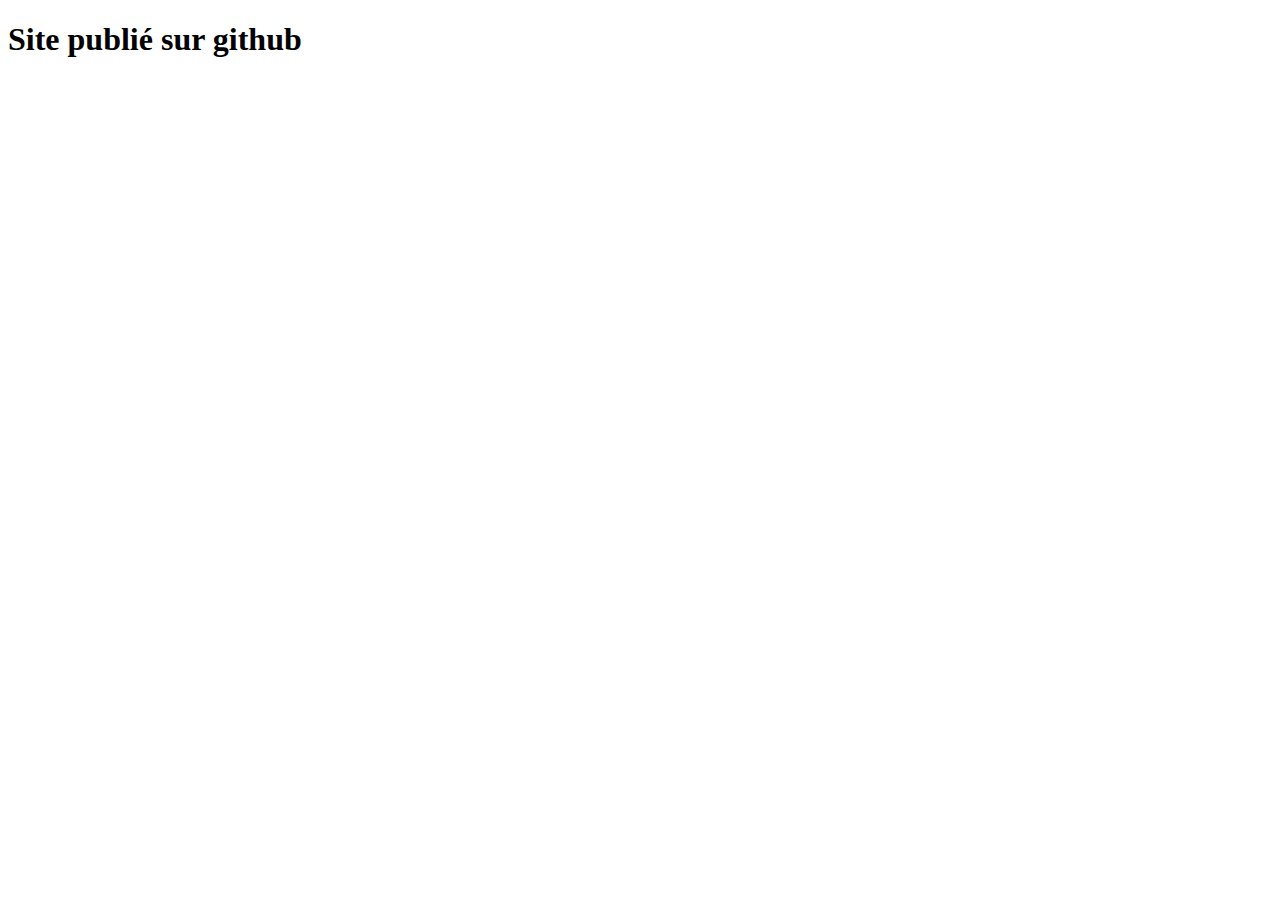
==== index.html @ fee1cc99 "Add files via upload" ====
<!DOCTYPE html>
<html lang="en">
<head>
    <meta charset="UTF-8">
    <meta http-equiv="X-UA-Compatible" content="IE=edge">
    <meta name="viewport" content="width=device-width, initial-scale=1.0">
    <title>Test portfolio</title>
</head>
<body>
    <h1> Site publié sur github</h1>
</body>
</html>
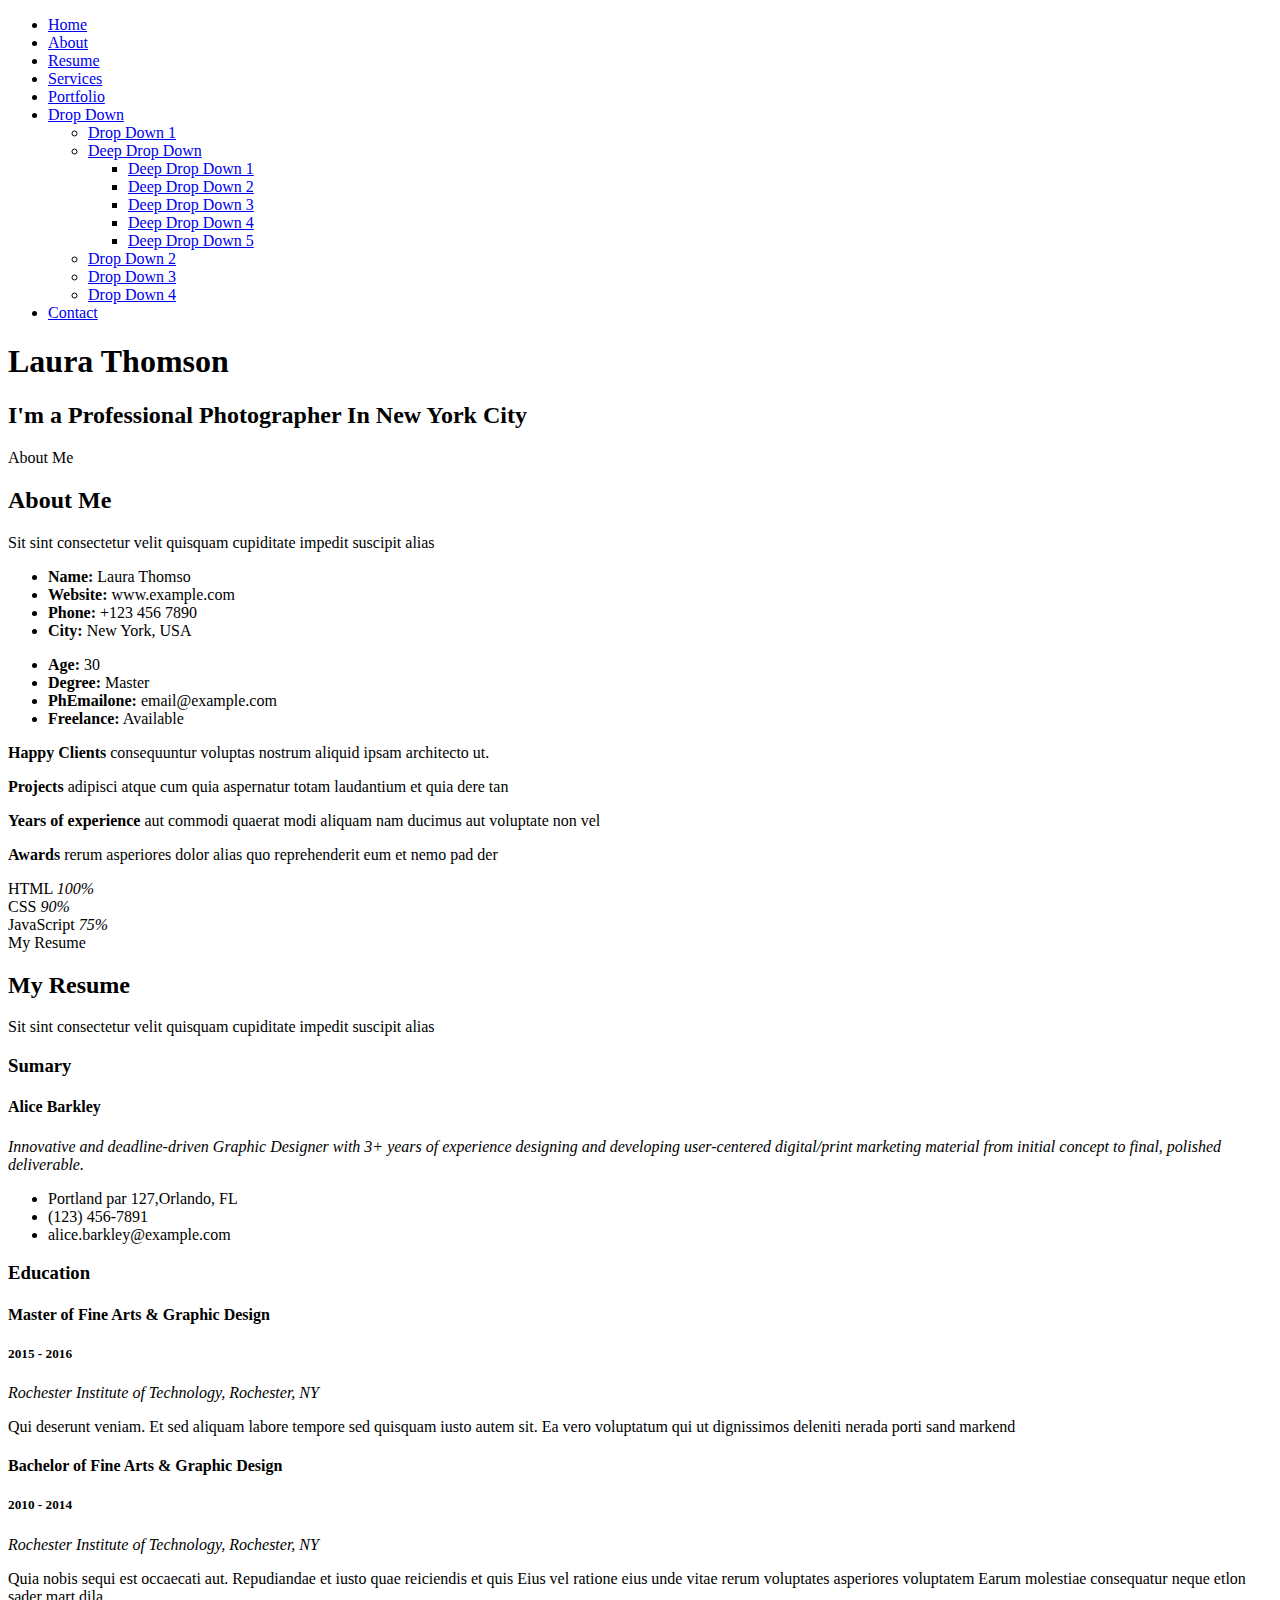
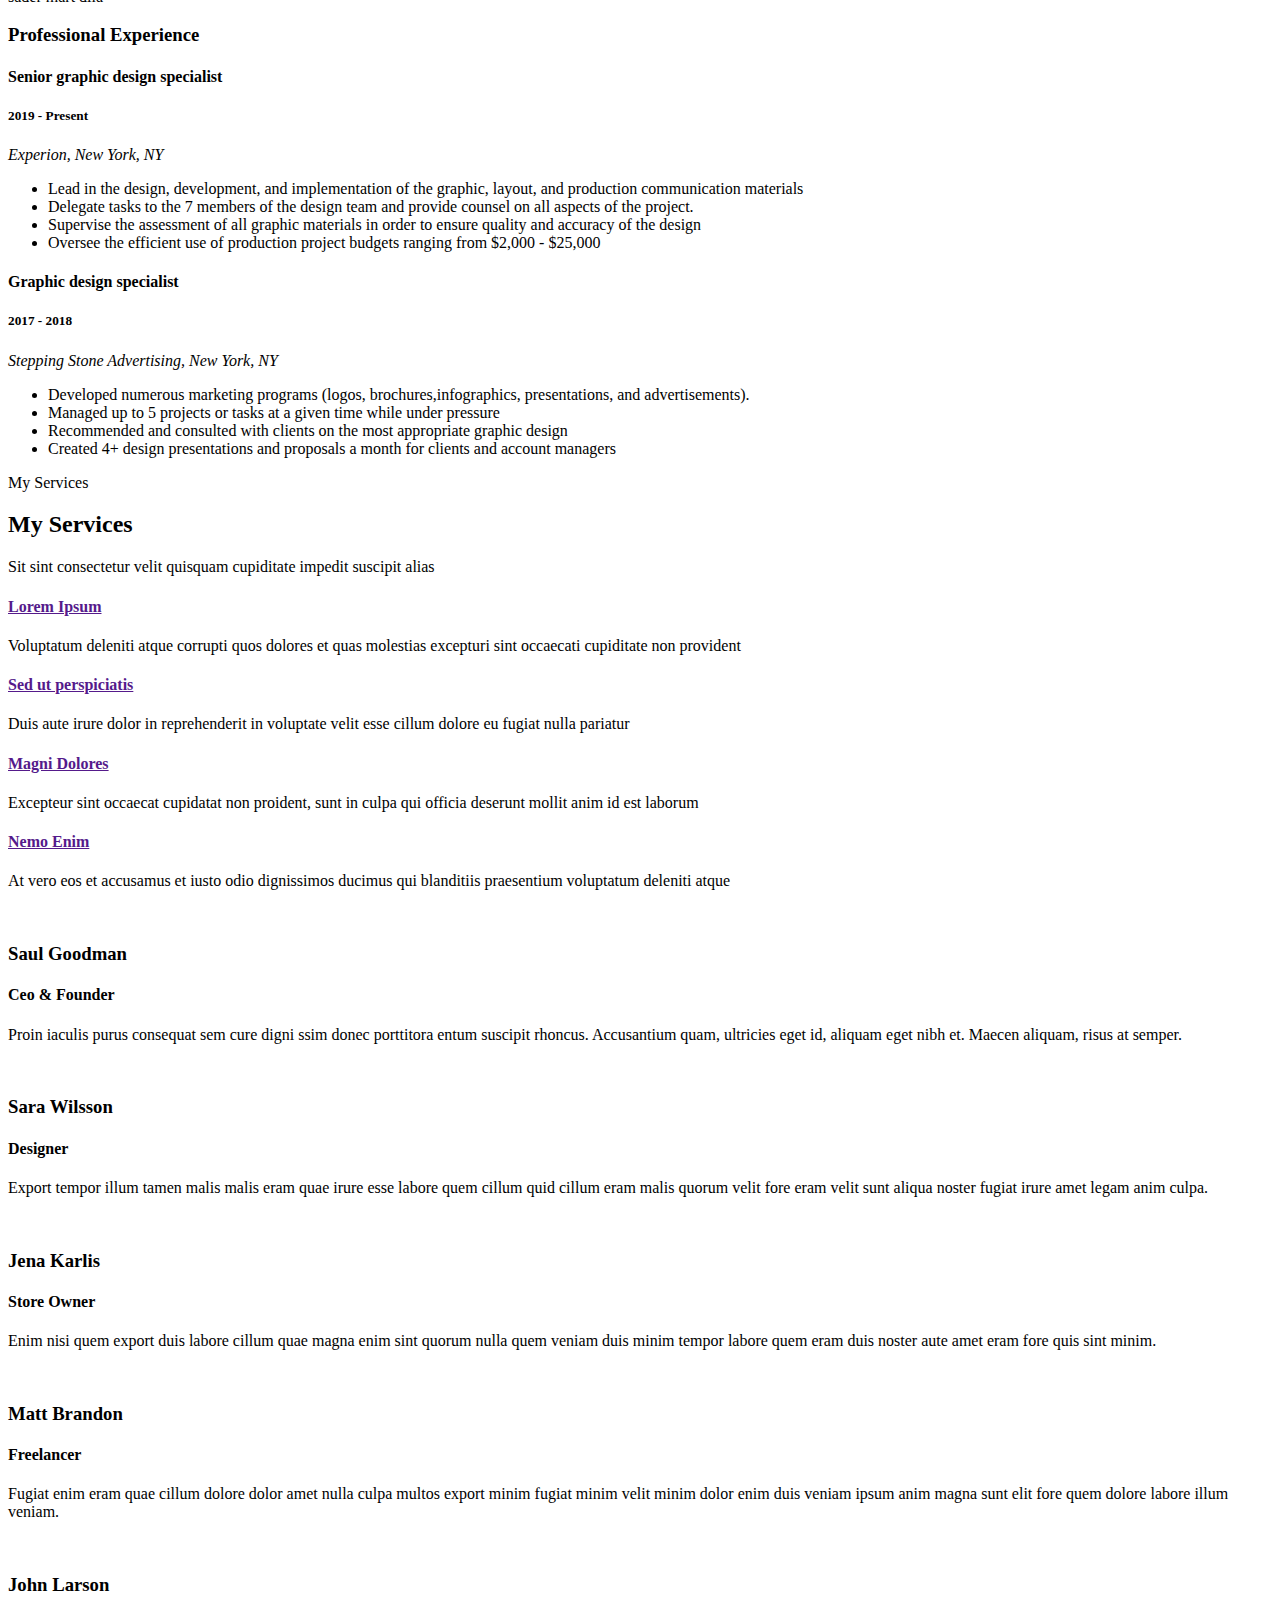
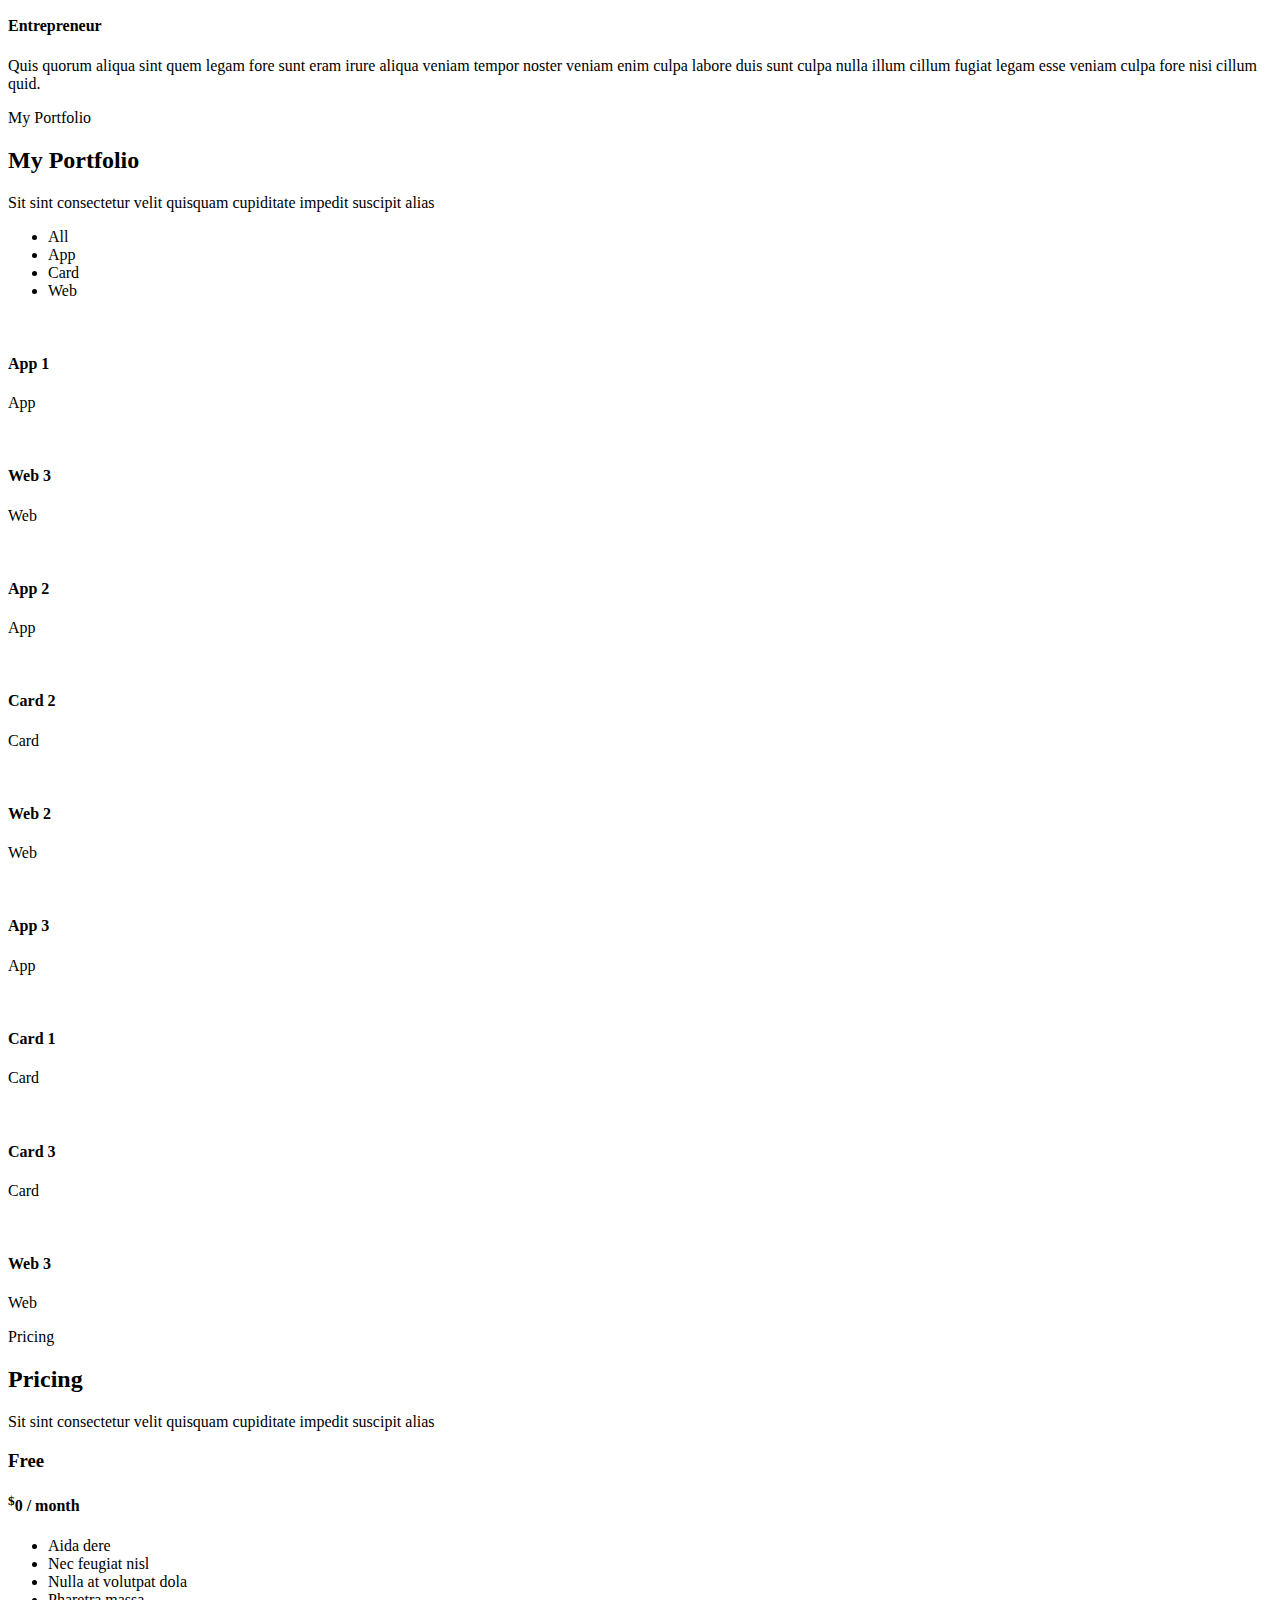
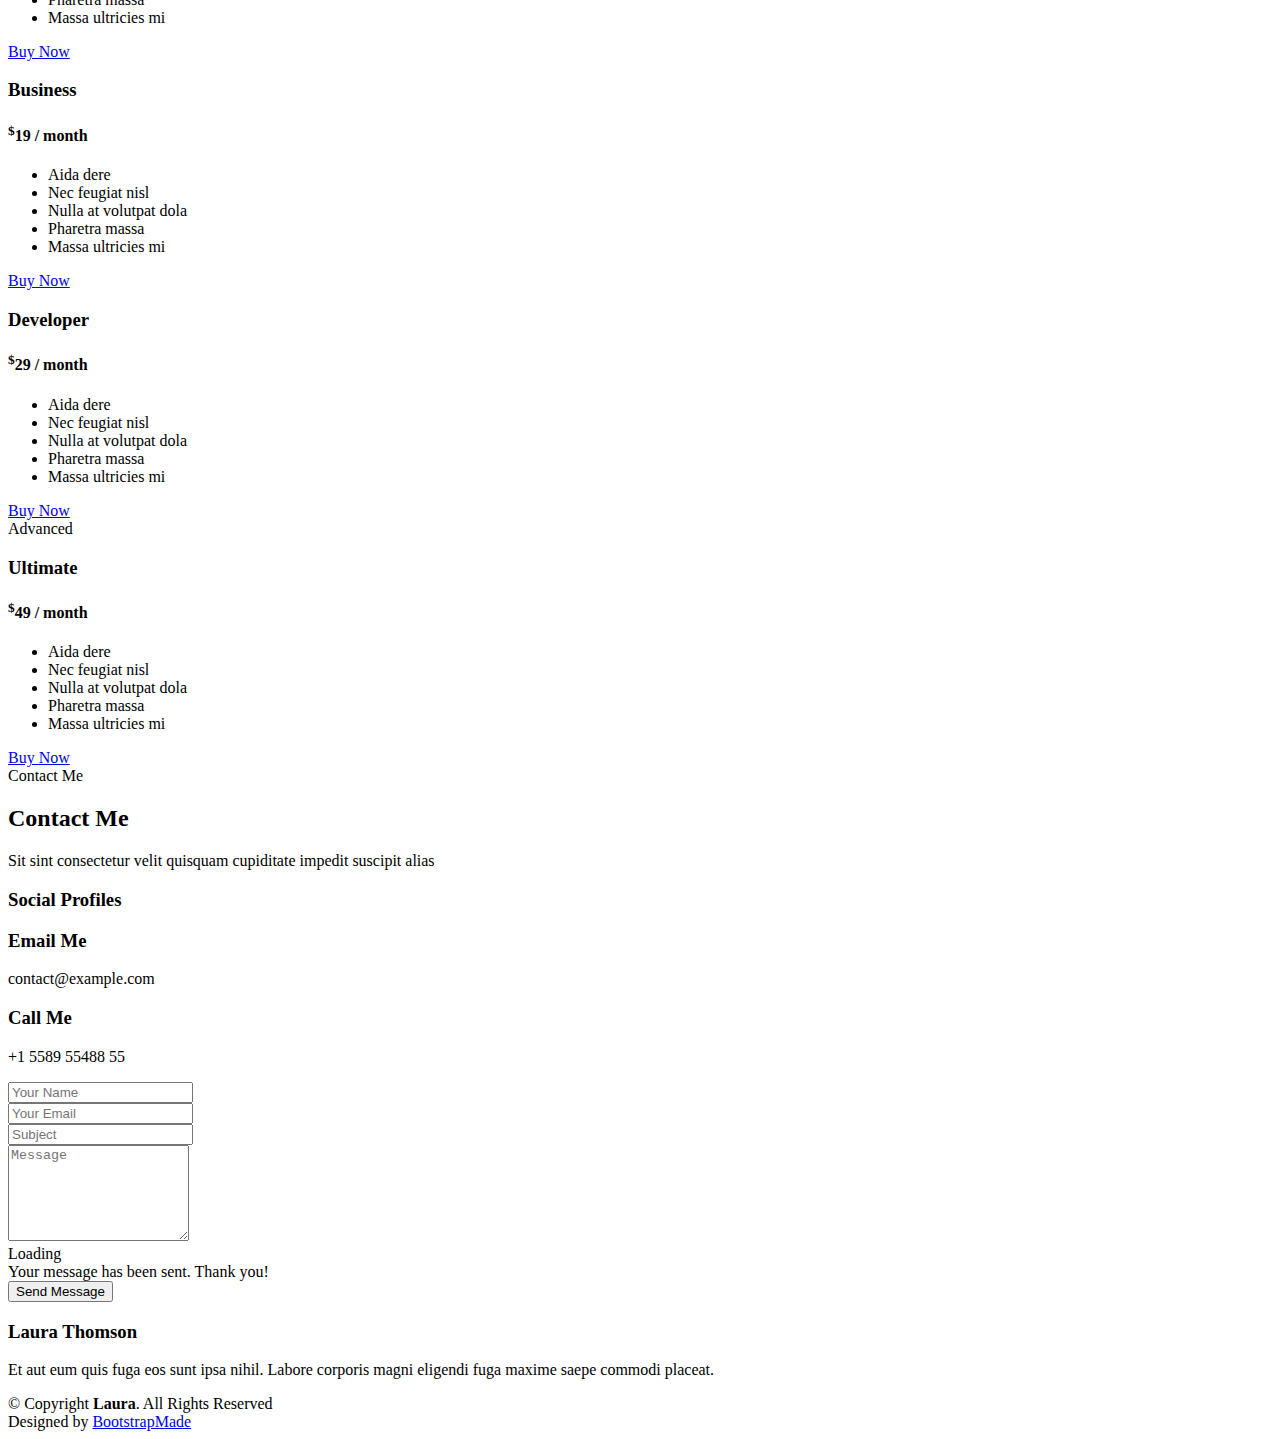
==== commit 1d6c96a7: "Add files via upload" ====
--- a/index.html
+++ b/index.html
@@ -1,12 +1,693 @@
 <!DOCTYPE html>
 <html lang="en">
+
 <head>
-    <meta charset="UTF-8">
-    <meta http-equiv="X-UA-Compatible" content="IE=edge">
-    <meta name="viewport" content="width=device-width, initial-scale=1.0">
-    <title>Test portfolio</title>
+  <meta charset="utf-8">
+  <meta content="width=device-width, initial-scale=1.0" name="viewport">
+
+  <title>Alix Machard | Portfolio</title>
+  <meta content="" name="description">
+  <meta content="" name="keywords">
+
+  <!-- Favicons -->
+  <link href="assets/img/favicon.png" rel="icon">
+  <link href="assets/img/apple-touch-icon.png" rel="apple-touch-icon">
+
+  <!-- Google Fonts -->
+  <link href="https://fonts.googleapis.com/css?family=Open+Sans:300,300i,400,400i,600,600i,700,700i|Raleway:300,300i,400,400i,500,500i,600,600i,700,700i|Satisfy" rel="stylesheet">
+
+  <!-- Vendor CSS Files -->
+  <link href="assets/vendor/bootstrap/css/bootstrap.min.css" rel="stylesheet">
+  <link href="assets/vendor/bootstrap-icons/bootstrap-icons.css" rel="stylesheet">
+  <link href="assets/vendor/boxicons/css/boxicons.min.css" rel="stylesheet">
+  <link href="assets/vendor/glightbox/css/glightbox.min.css" rel="stylesheet">
+  <link href="assets/vendor/swiper/swiper-bundle.min.css" rel="stylesheet">
+
+  <!-- Template Main CSS File -->
+  <link href="assets/css/style.css" rel="stylesheet">
+
 </head>
+
 <body>
-    <h1> Site publié sur github</h1>
+
+  <!-- ======= Header ======= -->
+  <header id="header" class="fixed-top d-flex justify-content-center align-items-center header-transparent">
+
+    <nav id="navbar" class="navbar">
+      <ul>
+        <li><a class="nav-link scrollto active" href="#hero">Home</a></li>
+        <li><a class="nav-link scrollto" href="#about">About</a></li>
+        <li><a class="nav-link scrollto" href="#resume">Resume</a></li>
+        <li><a class="nav-link scrollto" href="#services">Services</a></li>
+        <li><a class="nav-link scrollto " href="#portfolio">Portfolio</a></li>
+        <li class="dropdown"><a href="#"><span>Drop Down</span> <i class="bi bi-chevron-down"></i></a>
+          <ul>
+            <li><a href="#">Drop Down 1</a></li>
+            <li class="dropdown"><a href="#"><span>Deep Drop Down</span> <i class="bi bi-chevron-right"></i></a>
+              <ul>
+                <li><a href="#">Deep Drop Down 1</a></li>
+                <li><a href="#">Deep Drop Down 2</a></li>
+                <li><a href="#">Deep Drop Down 3</a></li>
+                <li><a href="#">Deep Drop Down 4</a></li>
+                <li><a href="#">Deep Drop Down 5</a></li>
+              </ul>
+            </li>
+            <li><a href="#">Drop Down 2</a></li>
+            <li><a href="#">Drop Down 3</a></li>
+            <li><a href="#">Drop Down 4</a></li>
+          </ul>
+        </li>
+        <li><a class="nav-link scrollto" href="#contact">Contact</a></li>
+      </ul>
+      <i class="bi bi-list mobile-nav-toggle"></i>
+    </nav><!-- .navbar -->
+
+  </header><!-- End Header -->
+
+  <!-- ======= Hero Section ======= -->
+  <section id="hero">
+    <div class="hero-container">
+      <h1>Laura Thomson</h1>
+      <h2>I'm a Professional Photographer In New York City</h2>
+      <a href="#about" class="btn-scroll scrollto" title="Scroll Down"><i class="bx bx-chevron-down"></i></a>
+    </div>
+  </section><!-- End Hero -->
+
+  <main id="main">
+
+    <!-- ======= About Me Section ======= -->
+    <section id="about" class="about">
+      <div class="container">
+
+        <div class="section-title">
+          <span>About Me</span>
+          <h2>About Me</h2>
+          <p>Sit sint consectetur velit quisquam cupiditate impedit suscipit alias</p>
+        </div>
+
+        <div class="row">
+          <div class="image col-lg-4 d-flex align-items-stretch justify-content-center justify-content-lg-start"></div>
+          <div class="col-lg-8 d-flex flex-column align-items-stretch">
+            <div class="content ps-lg-4 d-flex flex-column justify-content-center">
+              <div class="row">
+                <div class="col-lg-6">
+                  <ul>
+                    <li><i class="bi bi-chevron-right"></i> <strong>Name:</strong> <span>Laura Thomso</span></li>
+                    <li><i class="bi bi-chevron-right"></i> <strong>Website:</strong> <span>www.example.com</span></li>
+                    <li><i class="bi bi-chevron-right"></i> <strong>Phone:</strong> <span>+123 456 7890</span></li>
+                    <li><i class="bi bi-chevron-right"></i> <strong>City:</strong> <span>New York, USA</span></li>
+                  </ul>
+                </div>
+                <div class="col-lg-6">
+                  <ul>
+                    <li><i class="bi bi-chevron-right"></i> <strong>Age:</strong> <span>30</span></li>
+                    <li><i class="bi bi-chevron-right"></i> <strong>Degree:</strong> <span>Master</span></li>
+                    <li><i class="bi bi-chevron-right"></i> <strong>PhEmailone:</strong> <span>email@example.com</span></li>
+                    <li><i class="bi bi-chevron-right"></i> <strong>Freelance:</strong> <span>Available</span></li>
+                  </ul>
+                </div>
+              </div>
+              <div class="row mt-n4">
+                <div class="col-md-6 mt-5 d-md-flex align-items-md-stretch">
+                  <div class="count-box">
+                    <i class="bi bi-emoji-smile" style="color: #20b38e;"></i>
+                    <span data-purecounter-start="0" data-purecounter-end="232" data-purecounter-duration="1" class="purecounter"></span>
+                    <p><strong>Happy Clients</strong> consequuntur voluptas nostrum aliquid ipsam architecto ut.</p>
+                  </div>
+                </div>
+
+                <div class="col-md-6 mt-5 d-md-flex align-items-md-stretch">
+                  <div class="count-box">
+                    <i class="bi bi-journal-richtextr" style="color: #8a1ac2;"></i>
+                    <span data-purecounter-start="0" data-purecounter-end="521" data-purecounter-duration="1" class="purecounter"></span>
+                    <p><strong>Projects</strong> adipisci atque cum quia aspernatur totam laudantium et quia dere tan</p>
+                  </div>
+                </div>
+
+                <div class="col-md-6 mt-5 d-md-flex align-items-md-stretch">
+                  <div class="count-box">
+                    <i class="bi bi-clock" style="color: #2cbdee;"></i>
+                    <span data-purecounter-start="0" data-purecounter-end="18" data-purecounter-duration="1" class="purecounter"></span>
+                    <p><strong>Years of experience</strong> aut commodi quaerat modi aliquam nam ducimus aut voluptate non vel</p>
+                  </div>
+                </div>
+
+                <div class="col-md-6 mt-5 d-md-flex align-items-md-stretch">
+                  <div class="count-box">
+                    <i class="bi bi-award" style="color: #ffb459;"></i>
+                    <span data-purecounter-start="0" data-purecounter-end="16" data-purecounter-duration="1" class="purecounter"></span>
+                    <p><strong>Awards</strong> rerum asperiores dolor alias quo reprehenderit eum et nemo pad der</p>
+                  </div>
+                </div>
+              </div>
+            </div><!-- End .content-->
+
+            <div class="skills-content ps-lg-4">
+              <div class="progress">
+                <span class="skill">HTML <i class="val">100%</i></span>
+                <div class="progress-bar-wrap">
+                  <div class="progress-bar" role="progressbar" aria-valuenow="100" aria-valuemin="0" aria-valuemax="100"></div>
+                </div>
+              </div>
+
+              <div class="progress">
+                <span class="skill">CSS <i class="val">90%</i></span>
+                <div class="progress-bar-wrap">
+                  <div class="progress-bar" role="progressbar" aria-valuenow="90" aria-valuemin="0" aria-valuemax="100"></div>
+                </div>
+              </div>
+
+              <div class="progress">
+                <span class="skill">JavaScript <i class="val">75%</i></span>
+                <div class="progress-bar-wrap">
+                  <div class="progress-bar" role="progressbar" aria-valuenow="75" aria-valuemin="0" aria-valuemax="100"></div>
+                </div>
+              </div>
+            </div>
+
+          </div>
+        </div>
+
+      </div>
+    </section><!-- End About Me Section -->
+
+    <!-- ======= My Resume Section ======= -->
+    <section id="resume" class="resume">
+      <div class="container">
+
+        <div class="section-title">
+          <span>My Resume</span>
+          <h2>My Resume</h2>
+          <p>Sit sint consectetur velit quisquam cupiditate impedit suscipit alias</p>
+        </div>
+
+        <div class="row">
+          <div class="col-lg-6">
+            <h3 class="resume-title">Sumary</h3>
+            <div class="resume-item pb-0">
+              <h4>Alice Barkley</h4>
+              <p><em>Innovative and deadline-driven Graphic Designer with 3+ years of experience designing and developing user-centered digital/print marketing material from initial concept to final, polished deliverable.</em></p>
+              <p>
+              <ul>
+                <li>Portland par 127,Orlando, FL</li>
+                <li>(123) 456-7891</li>
+                <li>alice.barkley@example.com</li>
+              </ul>
+              </p>
+            </div>
+
+            <h3 class="resume-title">Education</h3>
+            <div class="resume-item">
+              <h4>Master of Fine Arts &amp; Graphic Design</h4>
+              <h5>2015 - 2016</h5>
+              <p><em>Rochester Institute of Technology, Rochester, NY</em></p>
+              <p>Qui deserunt veniam. Et sed aliquam labore tempore sed quisquam iusto autem sit. Ea vero voluptatum qui ut dignissimos deleniti nerada porti sand markend</p>
+            </div>
+            <div class="resume-item">
+              <h4>Bachelor of Fine Arts &amp; Graphic Design</h4>
+              <h5>2010 - 2014</h5>
+              <p><em>Rochester Institute of Technology, Rochester, NY</em></p>
+              <p>Quia nobis sequi est occaecati aut. Repudiandae et iusto quae reiciendis et quis Eius vel ratione eius unde vitae rerum voluptates asperiores voluptatem Earum molestiae consequatur neque etlon sader mart dila</p>
+            </div>
+          </div>
+          <div class="col-lg-6">
+            <h3 class="resume-title">Professional Experience</h3>
+            <div class="resume-item">
+              <h4>Senior graphic design specialist</h4>
+              <h5>2019 - Present</h5>
+              <p><em>Experion, New York, NY </em></p>
+              <p>
+              <ul>
+                <li>Lead in the design, development, and implementation of the graphic, layout, and production communication materials</li>
+                <li>Delegate tasks to the 7 members of the design team and provide counsel on all aspects of the project. </li>
+                <li>Supervise the assessment of all graphic materials in order to ensure quality and accuracy of the design</li>
+                <li>Oversee the efficient use of production project budgets ranging from $2,000 - $25,000</li>
+              </ul>
+              </p>
+            </div>
+            <div class="resume-item">
+              <h4>Graphic design specialist</h4>
+              <h5>2017 - 2018</h5>
+              <p><em>Stepping Stone Advertising, New York, NY</em></p>
+              <p>
+              <ul>
+                <li>Developed numerous marketing programs (logos, brochures,infographics, presentations, and advertisements).</li>
+                <li>Managed up to 5 projects or tasks at a given time while under pressure</li>
+                <li>Recommended and consulted with clients on the most appropriate graphic design</li>
+                <li>Created 4+ design presentations and proposals a month for clients and account managers</li>
+              </ul>
+              </p>
+            </div>
+          </div>
+        </div>
+
+      </div>
+    </section><!-- End My Resume Section -->
+
+    <!-- ======= My Services Section ======= -->
+    <section id="services" class="services">
+      <div class="container">
+
+        <div class="section-title">
+          <span>My Services</span>
+          <h2>My Services</h2>
+          <p>Sit sint consectetur velit quisquam cupiditate impedit suscipit alias</p>
+        </div>
+
+        <div class="row">
+          <div class="col-md-6 col-lg-3 d-flex align-items-stretch mb-5 mb-lg-0">
+            <div class="icon-box">
+              <div class="icon"><i class="bx bxl-dribbble"></i></div>
+              <h4 class="title"><a href="">Lorem Ipsum</a></h4>
+              <p class="description">Voluptatum deleniti atque corrupti quos dolores et quas molestias excepturi sint occaecati cupiditate non provident</p>
+            </div>
+          </div>
+
+          <div class="col-md-6 col-lg-3 d-flex align-items-stretch mb-5 mb-lg-0">
+            <div class="icon-box">
+              <div class="icon"><i class="bx bx-file"></i></div>
+              <h4 class="title"><a href="">Sed ut perspiciatis</a></h4>
+              <p class="description">Duis aute irure dolor in reprehenderit in voluptate velit esse cillum dolore eu fugiat nulla pariatur</p>
+            </div>
+          </div>
+
+          <div class="col-md-6 col-lg-3 d-flex align-items-stretch mb-5 mb-lg-0">
+            <div class="icon-box">
+              <div class="icon"><i class="bx bx-tachometer"></i></div>
+              <h4 class="title"><a href="">Magni Dolores</a></h4>
+              <p class="description">Excepteur sint occaecat cupidatat non proident, sunt in culpa qui officia deserunt mollit anim id est laborum</p>
+            </div>
+          </div>
+
+          <div class="col-md-6 col-lg-3 d-flex align-items-stretch mb-5 mb-lg-0">
+            <div class="icon-box">
+              <div class="icon"><i class="bx bx-world"></i></div>
+              <h4 class="title"><a href="">Nemo Enim</a></h4>
+              <p class="description">At vero eos et accusamus et iusto odio dignissimos ducimus qui blanditiis praesentium voluptatum deleniti atque</p>
+            </div>
+          </div>
+
+        </div>
+
+      </div>
+    </section><!-- End My Services Section -->
+
+    <!-- ======= Testimonials Section ======= -->
+    <section id="testimonials" class="testimonials">
+      <div class="container position-relative">
+
+        <div class="testimonials-slider swiper-container" data-aos="fade-up" data-aos-delay="100">
+          <div class="swiper-wrapper">
+
+            <div class="swiper-slide">
+              <div class="testimonial-item">
+                <img src="assets/img/testimonials/testimonials-1.jpg" class="testimonial-img" alt="">
+                <h3>Saul Goodman</h3>
+                <h4>Ceo &amp; Founder</h4>
+                <p>
+                  <i class="bx bxs-quote-alt-left quote-icon-left"></i>
+                  Proin iaculis purus consequat sem cure digni ssim donec porttitora entum suscipit rhoncus. Accusantium quam, ultricies eget id, aliquam eget nibh et. Maecen aliquam, risus at semper.
+                  <i class="bx bxs-quote-alt-right quote-icon-right"></i>
+                </p>
+              </div>
+            </div><!-- End testimonial item -->
+
+            <div class="swiper-slide">
+              <div class="testimonial-item">
+                <img src="assets/img/testimonials/testimonials-2.jpg" class="testimonial-img" alt="">
+                <h3>Sara Wilsson</h3>
+                <h4>Designer</h4>
+                <p>
+                  <i class="bx bxs-quote-alt-left quote-icon-left"></i>
+                  Export tempor illum tamen malis malis eram quae irure esse labore quem cillum quid cillum eram malis quorum velit fore eram velit sunt aliqua noster fugiat irure amet legam anim culpa.
+                  <i class="bx bxs-quote-alt-right quote-icon-right"></i>
+                </p>
+              </div>
+            </div><!-- End testimonial item -->
+
+            <div class="swiper-slide">
+              <div class="testimonial-item">
+                <img src="assets/img/testimonials/testimonials-3.jpg" class="testimonial-img" alt="">
+                <h3>Jena Karlis</h3>
+                <h4>Store Owner</h4>
+                <p>
+                  <i class="bx bxs-quote-alt-left quote-icon-left"></i>
+                  Enim nisi quem export duis labore cillum quae magna enim sint quorum nulla quem veniam duis minim tempor labore quem eram duis noster aute amet eram fore quis sint minim.
+                  <i class="bx bxs-quote-alt-right quote-icon-right"></i>
+                </p>
+              </div>
+            </div><!-- End testimonial item -->
+
+            <div class="swiper-slide">
+              <div class="testimonial-item">
+                <img src="assets/img/testimonials/testimonials-4.jpg" class="testimonial-img" alt="">
+                <h3>Matt Brandon</h3>
+                <h4>Freelancer</h4>
+                <p>
+                  <i class="bx bxs-quote-alt-left quote-icon-left"></i>
+                  Fugiat enim eram quae cillum dolore dolor amet nulla culpa multos export minim fugiat minim velit minim dolor enim duis veniam ipsum anim magna sunt elit fore quem dolore labore illum veniam.
+                  <i class="bx bxs-quote-alt-right quote-icon-right"></i>
+                </p>
+              </div>
+            </div><!-- End testimonial item -->
+
+            <div class="swiper-slide">
+              <div class="testimonial-item">
+                <img src="assets/img/testimonials/testimonials-5.jpg" class="testimonial-img" alt="">
+                <h3>John Larson</h3>
+                <h4>Entrepreneur</h4>
+                <p>
+                  <i class="bx bxs-quote-alt-left quote-icon-left"></i>
+                  Quis quorum aliqua sint quem legam fore sunt eram irure aliqua veniam tempor noster veniam enim culpa labore duis sunt culpa nulla illum cillum fugiat legam esse veniam culpa fore nisi cillum quid.
+                  <i class="bx bxs-quote-alt-right quote-icon-right"></i>
+                </p>
+              </div>
+            </div><!-- End testimonial item -->
+
+          </div>
+          <div class="swiper-pagination"></div>
+        </div>
+
+      </div>
+    </section><!-- End Testimonials Section -->
+
+    <!-- ======= My Portfolio Section ======= -->
+    <section id="portfolio" class="portfolio">
+      <div class="container">
+
+        <div class="section-title">
+          <span>My Portfolio</span>
+          <h2>My Portfolio</h2>
+          <p>Sit sint consectetur velit quisquam cupiditate impedit suscipit alias</p>
+        </div>
+
+        <ul id="portfolio-flters" class="d-flex justify-content-center">
+          <li data-filter="*" class="filter-active">All</li>
+          <li data-filter=".filter-app">App</li>
+          <li data-filter=".filter-card">Card</li>
+          <li data-filter=".filter-web">Web</li>
+        </ul>
+
+        <div class="row portfolio-container">
+
+          <div class="col-lg-4 col-md-6 portfolio-item filter-app">
+            <div class="portfolio-img"><img src="assets/img/portfolio/portfolio-1.jpg" class="img-fluid" alt=""></div>
+            <div class="portfolio-info">
+              <h4>App 1</h4>
+              <p>App</p>
+              <a href="assets/img/portfolio/portfolio-1.jpg" data-gallery="portfolioGallery" class="portfolio-lightbox preview-link" title="App 1"><i class="bx bx-plus"></i></a>
+              <a href="portfolio-details.html" class="details-link" title="More Details"><i class="bx bx-link"></i></a>
+            </div>
+          </div>
+
+          <div class="col-lg-4 col-md-6 portfolio-item filter-web">
+            <div class="portfolio-img"><img src="assets/img/portfolio/portfolio-2.jpg" class="img-fluid" alt=""></div>
+            <div class="portfolio-info">
+              <h4>Web 3</h4>
+              <p>Web</p>
+              <a href="assets/img/portfolio/portfolio-2.jpg" data-gallery="portfolioGallery" class="portfolio-lightbox preview-link" title="Web 3"><i class="bx bx-plus"></i></a>
+              <a href="portfolio-details.html" class="details-link" title="More Details"><i class="bx bx-link"></i></a>
+            </div>
+          </div>
+
+          <div class="col-lg-4 col-md-6 portfolio-item filter-app">
+            <div class="portfolio-img"><img src="assets/img/portfolio/portfolio-3.jpg" class="img-fluid" alt=""></div>
+            <div class="portfolio-info">
+              <h4>App 2</h4>
+              <p>App</p>
+              <a href="assets/img/portfolio/portfolio-3.jpg" data-gallery="portfolioGallery" class="portfolio-lightbox preview-link" title="App 2"><i class="bx bx-plus"></i></a>
+              <a href="portfolio-details.html" class="details-link" title="More Details"><i class="bx bx-link"></i></a>
+            </div>
+          </div>
+
+          <div class="col-lg-4 col-md-6 portfolio-item filter-card">
+            <div class="portfolio-img"><img src="assets/img/portfolio/portfolio-4.jpg" class="img-fluid" alt=""></div>
+            <div class="portfolio-info">
+              <h4>Card 2</h4>
+              <p>Card</p>
+              <a href="assets/img/portfolio/portfolio-4.jpg" data-gallery="portfolioGallery" class="portfolio-lightbox preview-link" title="Card 2"><i class="bx bx-plus"></i></a>
+              <a href="portfolio-details.html" class="details-link" title="More Details"><i class="bx bx-link"></i></a>
+            </div>
+          </div>
+
+          <div class="col-lg-4 col-md-6 portfolio-item filter-web">
+            <div class="portfolio-img"><img src="assets/img/portfolio/portfolio-5.jpg" class="img-fluid" alt=""></div>
+            <div class="portfolio-info">
+              <h4>Web 2</h4>
+              <p>Web</p>
+              <a href="assets/img/portfolio/portfolio-5.jpg" data-gallery="portfolioGallery" class="portfolio-lightbox preview-link" title="Web 2"><i class="bx bx-plus"></i></a>
+              <a href="portfolio-details.html" class="details-link" title="More Details"><i class="bx bx-link"></i></a>
+            </div>
+          </div>
+
+          <div class="col-lg-4 col-md-6 portfolio-item filter-app">
+            <div class="portfolio-img"><img src="assets/img/portfolio/portfolio-6.jpg" class="img-fluid" alt=""></div>
+            <div class="portfolio-info">
+              <h4>App 3</h4>
+              <p>App</p>
+              <a href="assets/img/portfolio/portfolio-6.jpg" data-gallery="portfolioGallery" class="portfolio-lightbox preview-link" title="App 3"><i class="bx bx-plus"></i></a>
+              <a href="portfolio-details.html" class="details-link" title="More Details"><i class="bx bx-link"></i></a>
+            </div>
+          </div>
+
+          <div class="col-lg-4 col-md-6 portfolio-item filter-card">
+            <div class="portfolio-img"><img src="assets/img/portfolio/portfolio-7.jpg" class="img-fluid" alt=""></div>
+            <div class="portfolio-info">
+              <h4>Card 1</h4>
+              <p>Card</p>
+              <a href="assets/img/portfolio/portfolio-7.jpg" data-gallery="portfolioGallery" class="portfolio-lightbox preview-link" title="Card 1"><i class="bx bx-plus"></i></a>
+              <a href="portfolio-details.html" class="details-link" title="More Details"><i class="bx bx-link"></i></a>
+            </div>
+          </div>
+
+          <div class="col-lg-4 col-md-6 portfolio-item filter-card">
+            <div class="portfolio-img"><img src="assets/img/portfolio/portfolio-8.jpg" class="img-fluid" alt=""></div>
+            <div class="portfolio-info">
+              <h4>Card 3</h4>
+              <p>Card</p>
+              <a href="assets/img/portfolio/portfolio-8.jpg" data-gallery="portfolioGallery" class="portfolio-lightbox preview-link" title="Card 3"><i class="bx bx-plus"></i></a>
+              <a href="portfolio-details.html" class="details-link" title="More Details"><i class="bx bx-link"></i></a>
+            </div>
+          </div>
+
+          <div class="col-lg-4 col-md-6 portfolio-item filter-web">
+            <div class="portfolio-img"><img src="assets/img/portfolio/portfolio-9.jpg" class="img-fluid" alt=""></div>
+            <div class="portfolio-info">
+              <h4>Web 3</h4>
+              <p>Web</p>
+              <a href="assets/img/portfolio/portfolio-9.jpg" data-gallery="portfolioGallery" class="portfolio-lightbox preview-link" title="Web 3"><i class="bx bx-plus"></i></a>
+              <a href="portfolio-details.html" class="details-link" title="More Details"><i class="bx bx-link"></i></a>
+            </div>
+          </div>
+
+        </div>
+
+      </div>
+    </section><!-- End My Portfolio Section -->
+
+    <!-- ======= Pricing Section ======= -->
+    <section id="pricing" class="pricing">
+      <div class="container">
+
+        <div class="section-title">
+          <span>Pricing</span>
+          <h2>Pricing</h2>
+          <p>Sit sint consectetur velit quisquam cupiditate impedit suscipit alias</p>
+        </div>
+
+        <div class="row">
+
+          <div class="col-lg-3 col-md-6">
+            <div class="box">
+              <h3>Free</h3>
+              <h4><sup>$</sup>0<span> / month</span></h4>
+              <ul>
+                <li>Aida dere</li>
+                <li>Nec feugiat nisl</li>
+                <li>Nulla at volutpat dola</li>
+                <li class="na">Pharetra massa</li>
+                <li class="na">Massa ultricies mi</li>
+              </ul>
+              <div class="btn-wrap">
+                <a href="#" class="btn-buy">Buy Now</a>
+              </div>
+            </div>
+          </div>
+
+          <div class="col-lg-3 col-md-6 mt-4 mt-md-0">
+            <div class="box featured">
+              <h3>Business</h3>
+              <h4><sup>$</sup>19<span> / month</span></h4>
+              <ul>
+                <li>Aida dere</li>
+                <li>Nec feugiat nisl</li>
+                <li>Nulla at volutpat dola</li>
+                <li>Pharetra massa</li>
+                <li class="na">Massa ultricies mi</li>
+              </ul>
+              <div class="btn-wrap">
+                <a href="#" class="btn-buy">Buy Now</a>
+              </div>
+            </div>
+          </div>
+
+          <div class="col-lg-3 col-md-6 mt-4 mt-lg-0">
+            <div class="box">
+              <h3>Developer</h3>
+              <h4><sup>$</sup>29<span> / month</span></h4>
+              <ul>
+                <li>Aida dere</li>
+                <li>Nec feugiat nisl</li>
+                <li>Nulla at volutpat dola</li>
+                <li>Pharetra massa</li>
+                <li>Massa ultricies mi</li>
+              </ul>
+              <div class="btn-wrap">
+                <a href="#" class="btn-buy">Buy Now</a>
+              </div>
+            </div>
+          </div>
+
+          <div class="col-lg-3 col-md-6 mt-4 mt-lg-0">
+            <div class="box">
+              <span class="advanced">Advanced</span>
+              <h3>Ultimate</h3>
+              <h4><sup>$</sup>49<span> / month</span></h4>
+              <ul>
+                <li>Aida dere</li>
+                <li>Nec feugiat nisl</li>
+                <li>Nulla at volutpat dola</li>
+                <li>Pharetra massa</li>
+                <li>Massa ultricies mi</li>
+              </ul>
+              <div class="btn-wrap">
+                <a href="#" class="btn-buy">Buy Now</a>
+              </div>
+            </div>
+          </div>
+
+        </div>
+
+      </div>
+    </section><!-- End Pricing Section -->
+
+    <!-- ======= Contact Me Section ======= -->
+    <section id="contact" class="contact">
+      <div class="container">
+
+        <div class="section-title">
+          <span>Contact Me</span>
+          <h2>Contact Me</h2>
+          <p>Sit sint consectetur velit quisquam cupiditate impedit suscipit alias</p>
+        </div>
+
+        <div class="row">
+
+          <div class="col-lg-6">
+
+            <div class="row">
+              <div class="col-md-12">
+                <div class="info-box">
+                  <i class="bx bx-share-alt"></i>
+                  <h3>Social Profiles</h3>
+                  <div class="social-links">
+                    <a href="#" class="twitter"><i class="bi bi-twitter"></i></a>
+                    <a href="#" class="facebook"><i class="bi bi-facebook"></i></a>
+                    <a href="#" class="instagram"><i class="bi bi-instagram"></i></a>
+                    <a href="#" class="google-plus"><i class="bi bi-skype"></i></a>
+                    <a href="#" class="linkedin"><i class="bi bi-linkedin"></i></a>
+                  </div>
+                </div>
+              </div>
+              <div class="col-md-6">
+                <div class="info-box mt-4">
+                  <i class="bx bx-envelope"></i>
+                  <h3>Email Me</h3>
+                  <p>contact@example.com</p>
+                </div>
+              </div>
+              <div class="col-md-6">
+                <div class="info-box mt-4">
+                  <i class="bx bx-phone-call"></i>
+                  <h3>Call Me</h3>
+                  <p>+1 5589 55488 55</p>
+                </div>
+              </div>
+            </div>
+
+          </div>
+
+          <div class="col-lg-6">
+            <form action="forms/contact.php" method="post" role="form" class="php-email-form">
+              <div class="row">
+                <div class="col-md-6 form-group">
+                  <input type="text" name="name" class="form-control" id="name" placeholder="Your Name" required>
+                </div>
+                <div class="col-md-6 form-group mt-3 mt-md-0">
+                  <input type="email" class="form-control" name="email" id="email" placeholder="Your Email" required>
+                </div>
+              </div>
+              <div class="form-group mt-3">
+                <input type="text" class="form-control" name="subject" id="subject" placeholder="Subject" required>
+              </div>
+              <div class="form-group mt-3">
+                <textarea class="form-control" name="message" rows="6" placeholder="Message" required></textarea>
+              </div>
+              <div class="my-3">
+                <div class="loading">Loading</div>
+                <div class="error-message"></div>
+                <div class="sent-message">Your message has been sent. Thank you!</div>
+              </div>
+              <div class="text-center"><button type="submit">Send Message</button></div>
+            </form>
+          </div>
+
+        </div>
+
+      </div>
+    </section><!-- End Contact Me Section -->
+
+  </main><!-- End #main -->
+
+  <!-- ======= Footer ======= -->
+  <footer id="footer">
+    <div class="container">
+      <h3>Laura Thomson</h3>
+      <p>Et aut eum quis fuga eos sunt ipsa nihil. Labore corporis magni eligendi fuga maxime saepe commodi placeat.</p>
+      <div class="social-links">
+        <a href="#" class="twitter"><i class="bx bxl-twitter"></i></a>
+        <a href="#" class="facebook"><i class="bx bxl-facebook"></i></a>
+        <a href="#" class="instagram"><i class="bx bxl-instagram"></i></a>
+        <a href="#" class="google-plus"><i class="bx bxl-skype"></i></a>
+        <a href="#" class="linkedin"><i class="bx bxl-linkedin"></i></a>
+      </div>
+      <div class="copyright">
+        &copy; Copyright <strong><span>Laura</span></strong>. All Rights Reserved
+      </div>
+      <div class="credits">
+        <!-- All the links in the footer should remain intact. -->
+        <!-- You can delete the links only if you purchased the pro version. -->
+        <!-- Licensing information: https://bootstrapmade.com/license/ -->
+        <!-- Purchase the pro version with working PHP/AJAX contact form: https://bootstrapmade.com/laura-free-creative-bootstrap-theme/ -->
+        Designed by <a href="https://bootstrapmade.com/">BootstrapMade</a>
+      </div>
+    </div>
+  </footer><!-- End Footer -->
+
+  <a href="#" class="back-to-top d-flex align-items-center justify-content-center"><i class="bi bi-arrow-up-short"></i></a>
+
+  <!-- Vendor JS Files -->
+  <script src="assets/vendor/bootstrap/js/bootstrap.bundle.min.js"></script>
+  <script src="assets/vendor/glightbox/js/glightbox.min.js"></script>
+  <script src="assets/vendor/isotope-layout/isotope.pkgd.min.js"></script>
+  <script src="assets/vendor/php-email-form/validate.js"></script>
+  <script src="assets/vendor/purecounter/purecounter.js"></script>
+  <script src="assets/vendor/swiper/swiper-bundle.min.js"></script>
+  <script src="assets/vendor/waypoints/noframework.waypoints.js"></script>
+
+  <!-- Template Main JS File -->
+  <script src="assets/js/main.js"></script>
+
 </body>
+
 </html>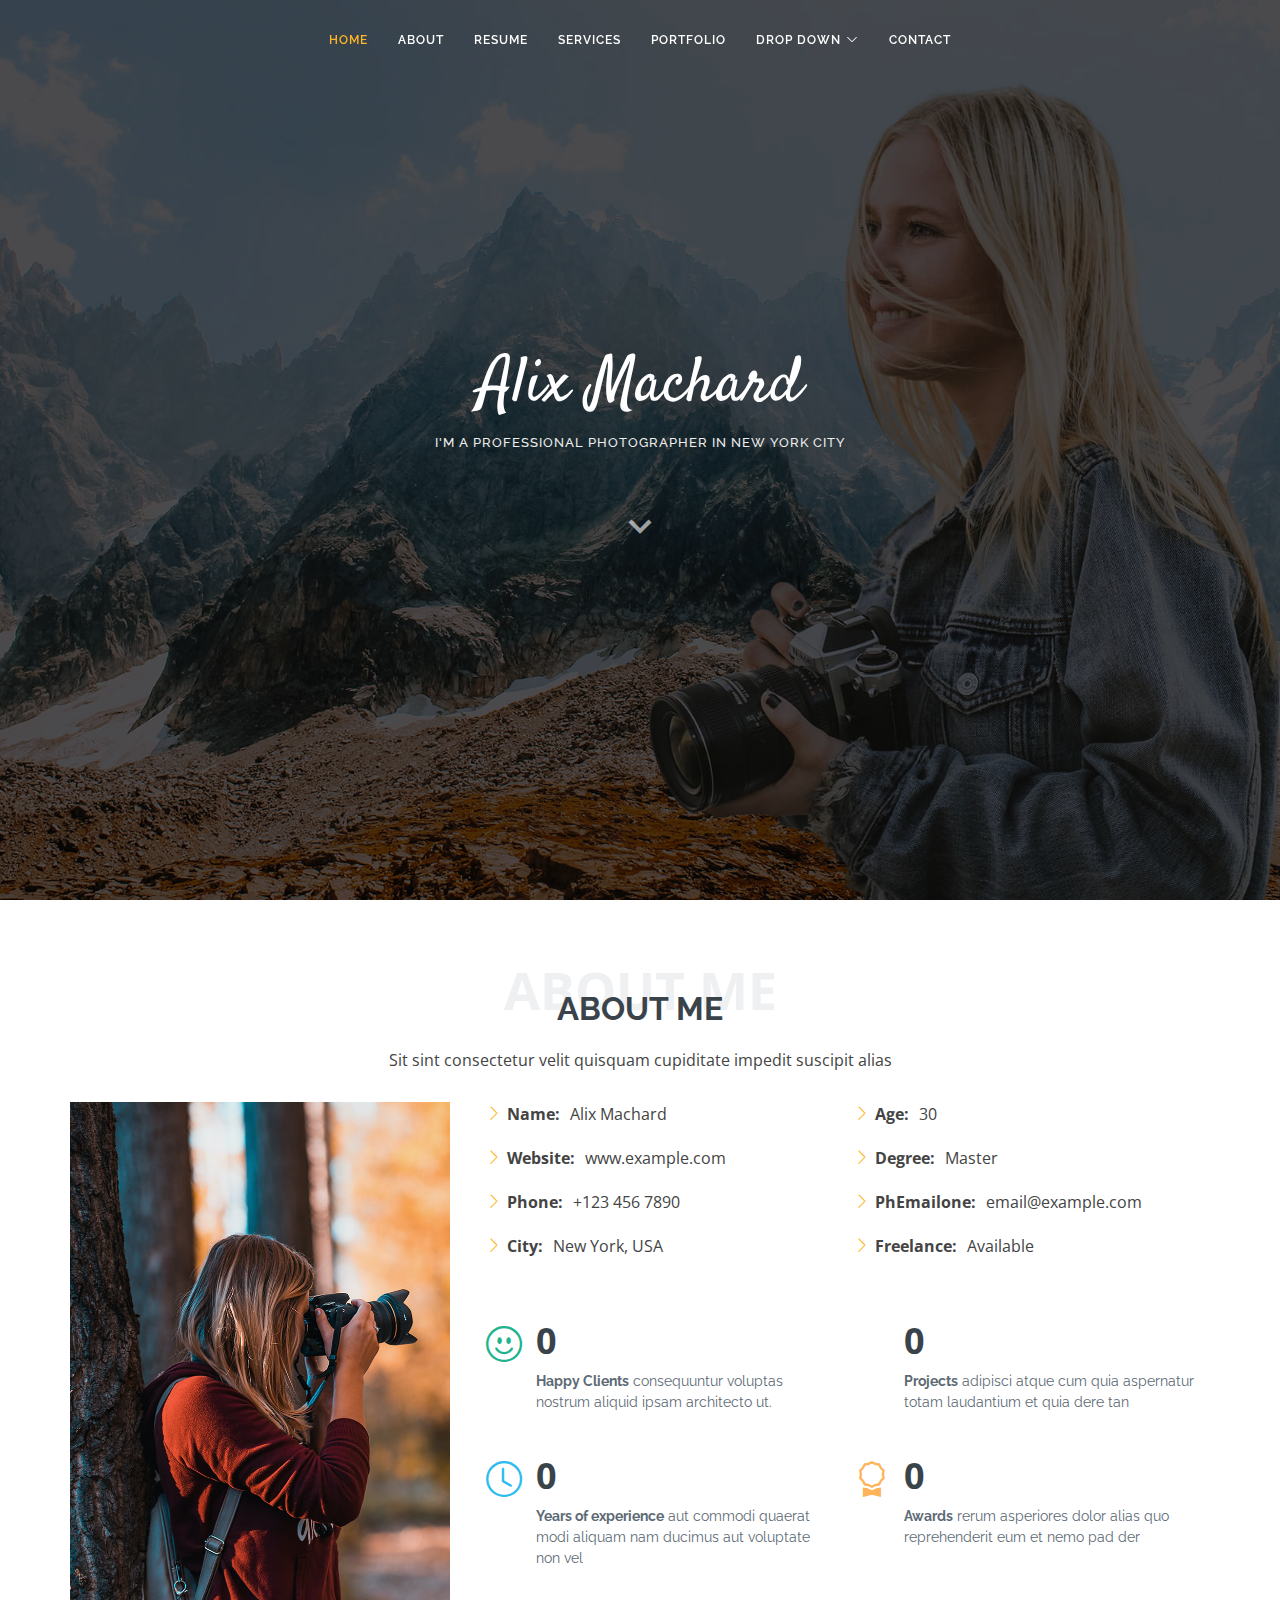
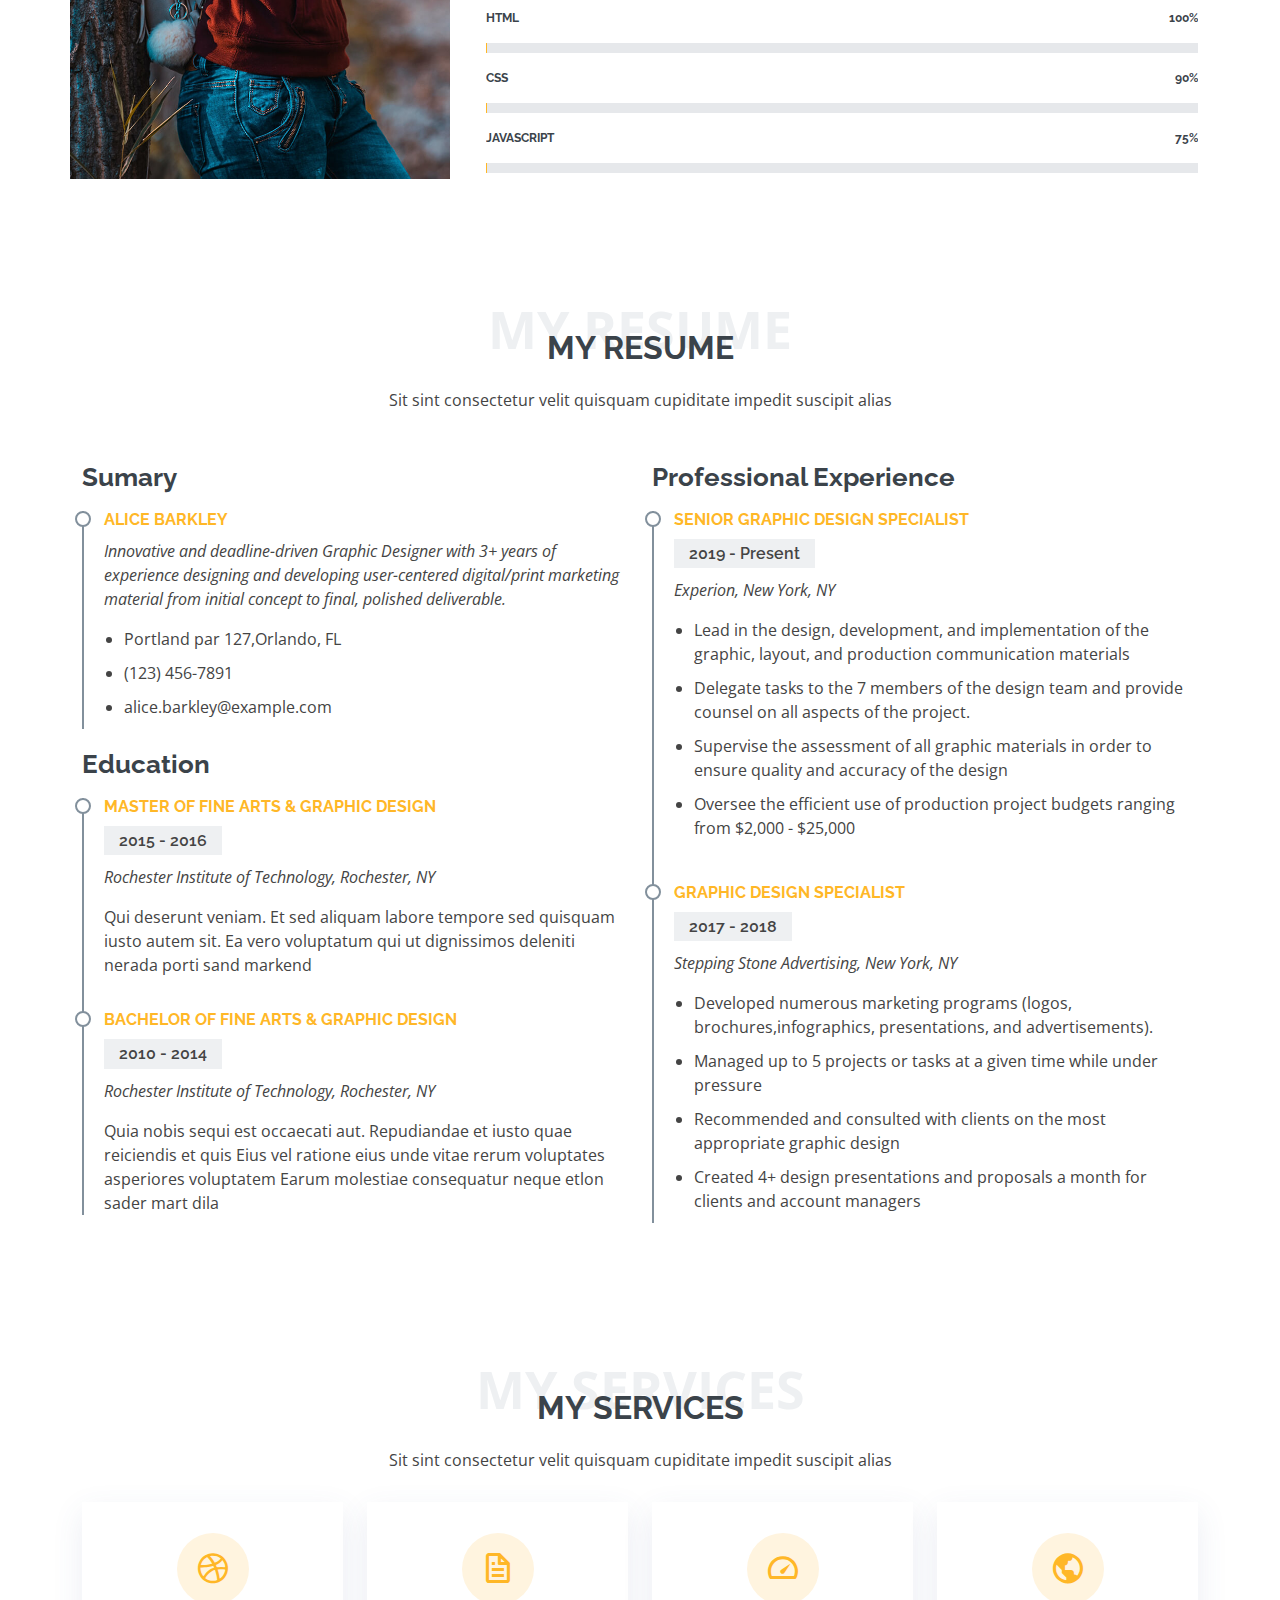
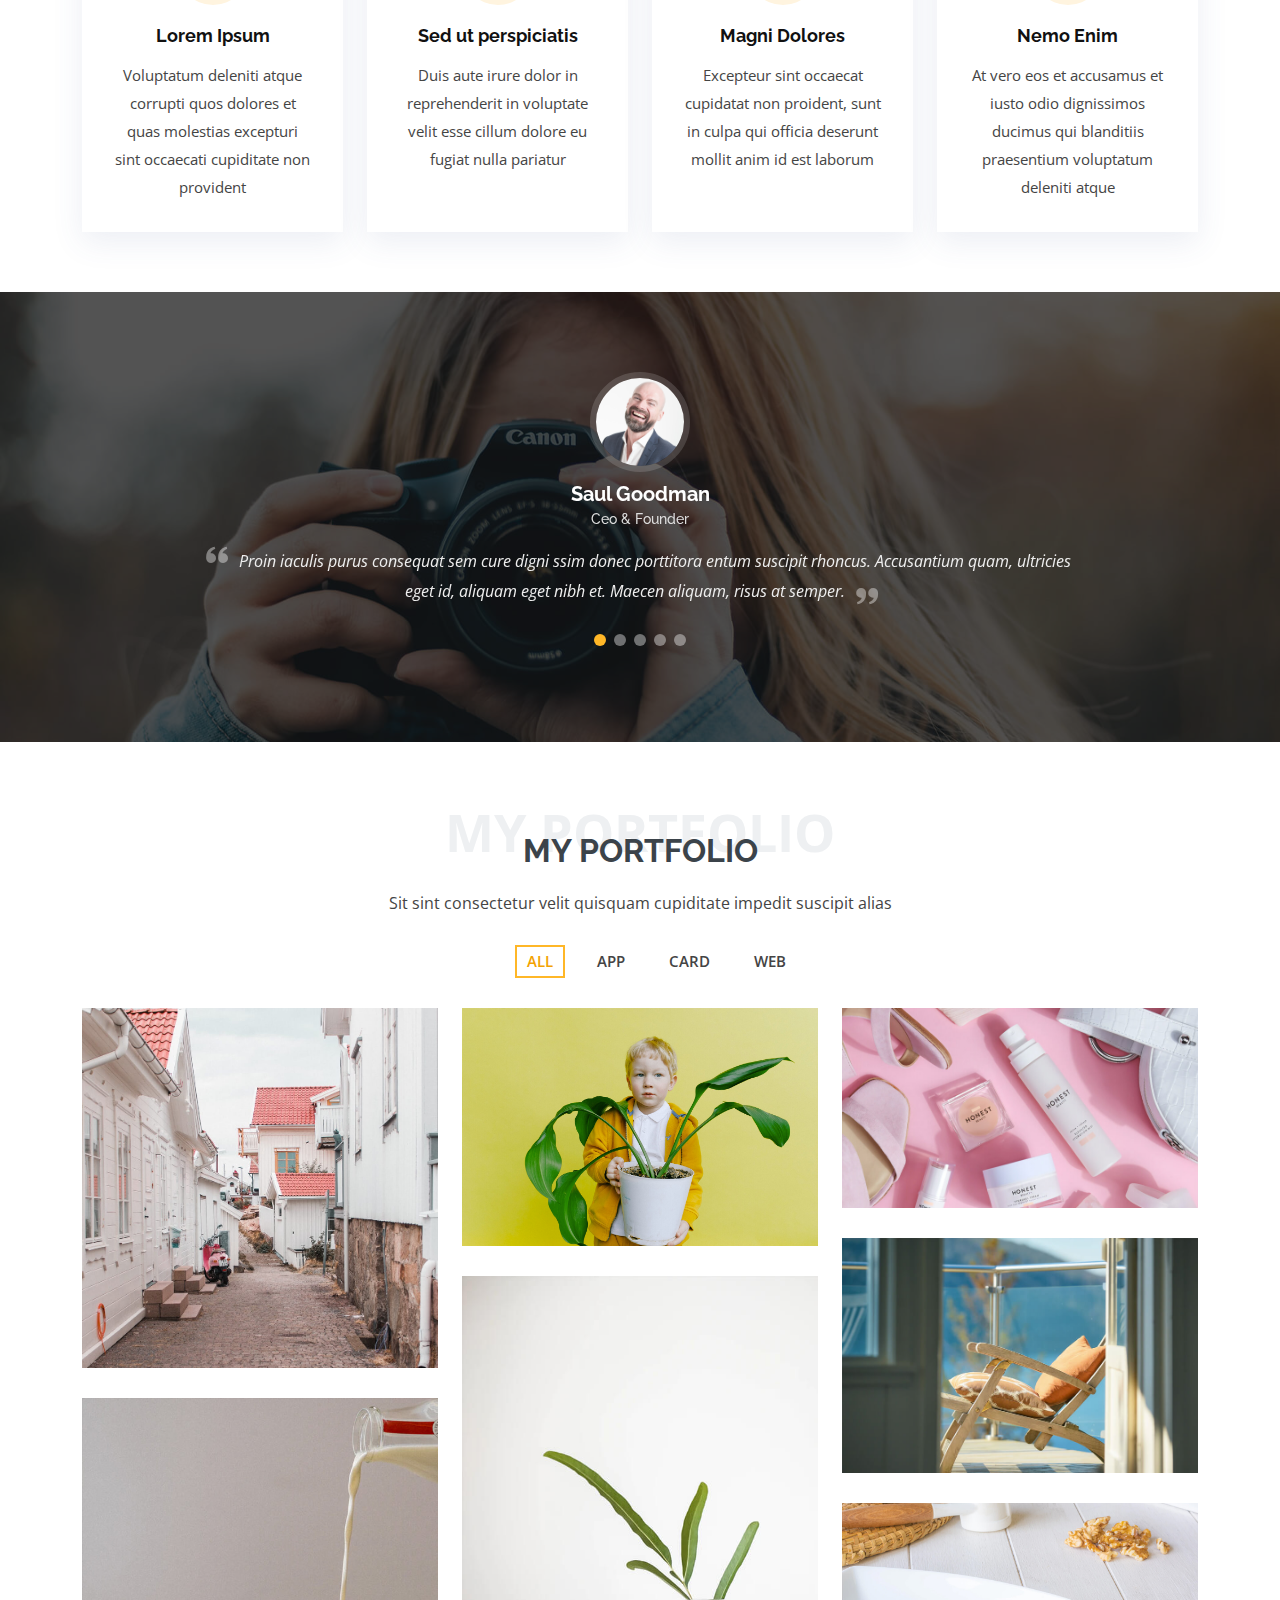
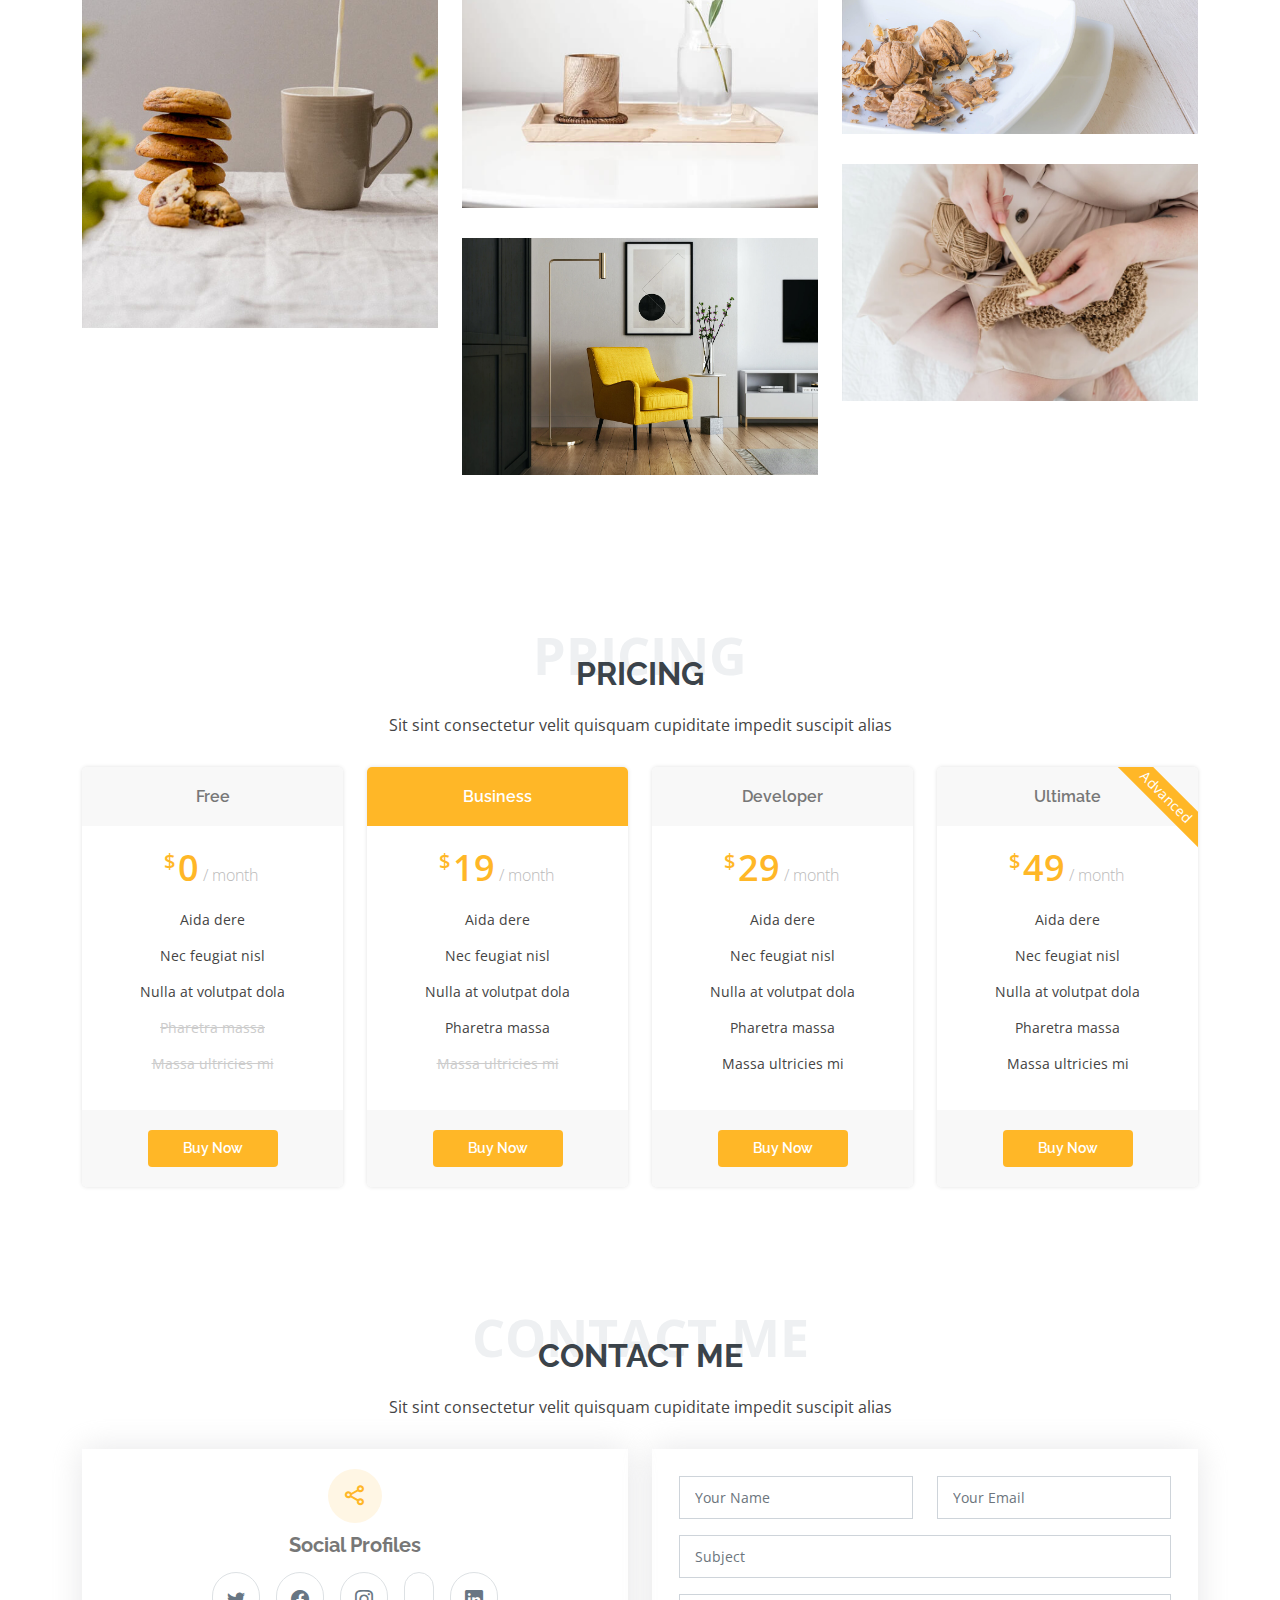
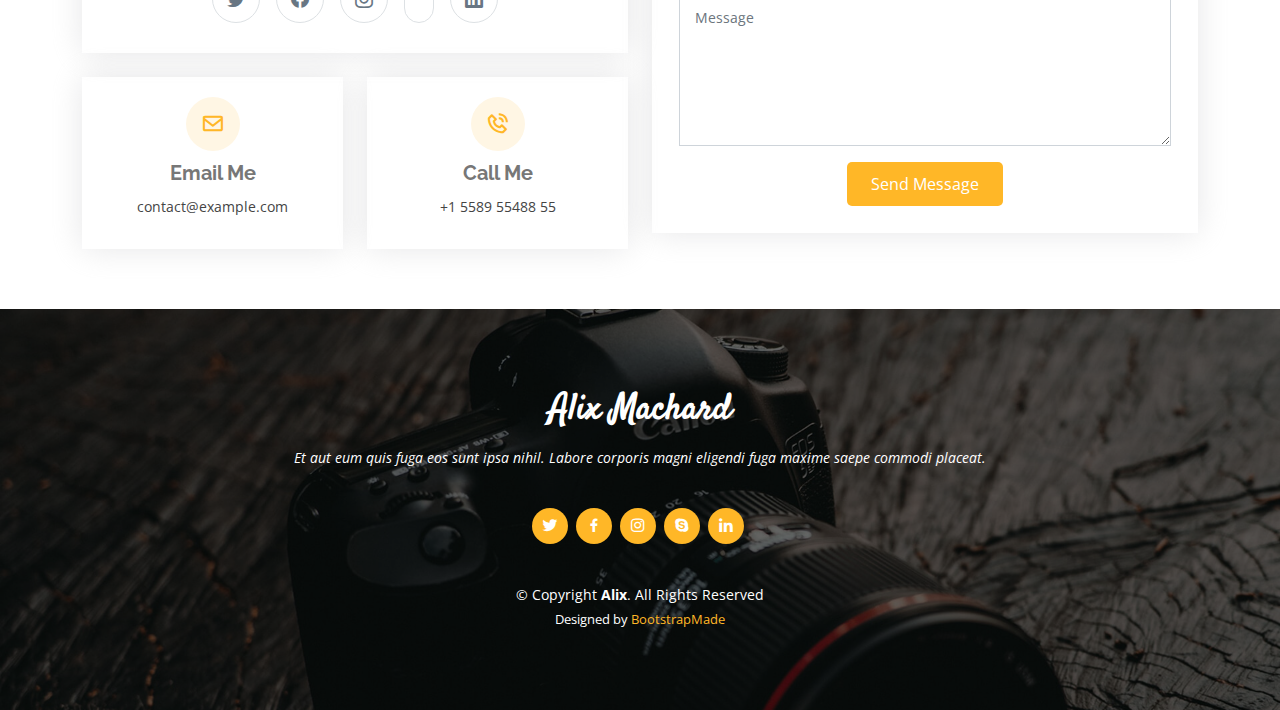
==== commit dec5ccf1: "Update index.html" ====
--- a/index.html
+++ b/index.html
@@ -67,7 +67,7 @@
   <!-- ======= Hero Section ======= -->
   <section id="hero">
     <div class="hero-container">
-      <h1>Laura Thomson</h1>
+      <h1>Alix Machard</h1>
       <h2>I'm a Professional Photographer In New York City</h2>
       <a href="#about" class="btn-scroll scrollto" title="Scroll Down"><i class="bx bx-chevron-down"></i></a>
     </div>
@@ -92,7 +92,7 @@
               <div class="row">
                 <div class="col-lg-6">
                   <ul>
-                    <li><i class="bi bi-chevron-right"></i> <strong>Name:</strong> <span>Laura Thomso</span></li>
+                    <li><i class="bi bi-chevron-right"></i> <strong>Name:</strong> <span>Alix Machard</span></li>
                     <li><i class="bi bi-chevron-right"></i> <strong>Website:</strong> <span>www.example.com</span></li>
                     <li><i class="bi bi-chevron-right"></i> <strong>Phone:</strong> <span>+123 456 7890</span></li>
                     <li><i class="bi bi-chevron-right"></i> <strong>City:</strong> <span>New York, USA</span></li>
@@ -652,7 +652,7 @@
   <!-- ======= Footer ======= -->
   <footer id="footer">
     <div class="container">
-      <h3>Laura Thomson</h3>
+      <h3>Alix Machard</h3>
       <p>Et aut eum quis fuga eos sunt ipsa nihil. Labore corporis magni eligendi fuga maxime saepe commodi placeat.</p>
       <div class="social-links">
         <a href="#" class="twitter"><i class="bx bxl-twitter"></i></a>
@@ -662,7 +662,7 @@
         <a href="#" class="linkedin"><i class="bx bxl-linkedin"></i></a>
       </div>
       <div class="copyright">
-        &copy; Copyright <strong><span>Laura</span></strong>. All Rights Reserved
+        &copy; Copyright <strong><span>Alix</span></strong>. All Rights Reserved
       </div>
       <div class="credits">
         <!-- All the links in the footer should remain intact. -->
@@ -690,4 +690,4 @@
 
 </body>
 
-</html>+</html>
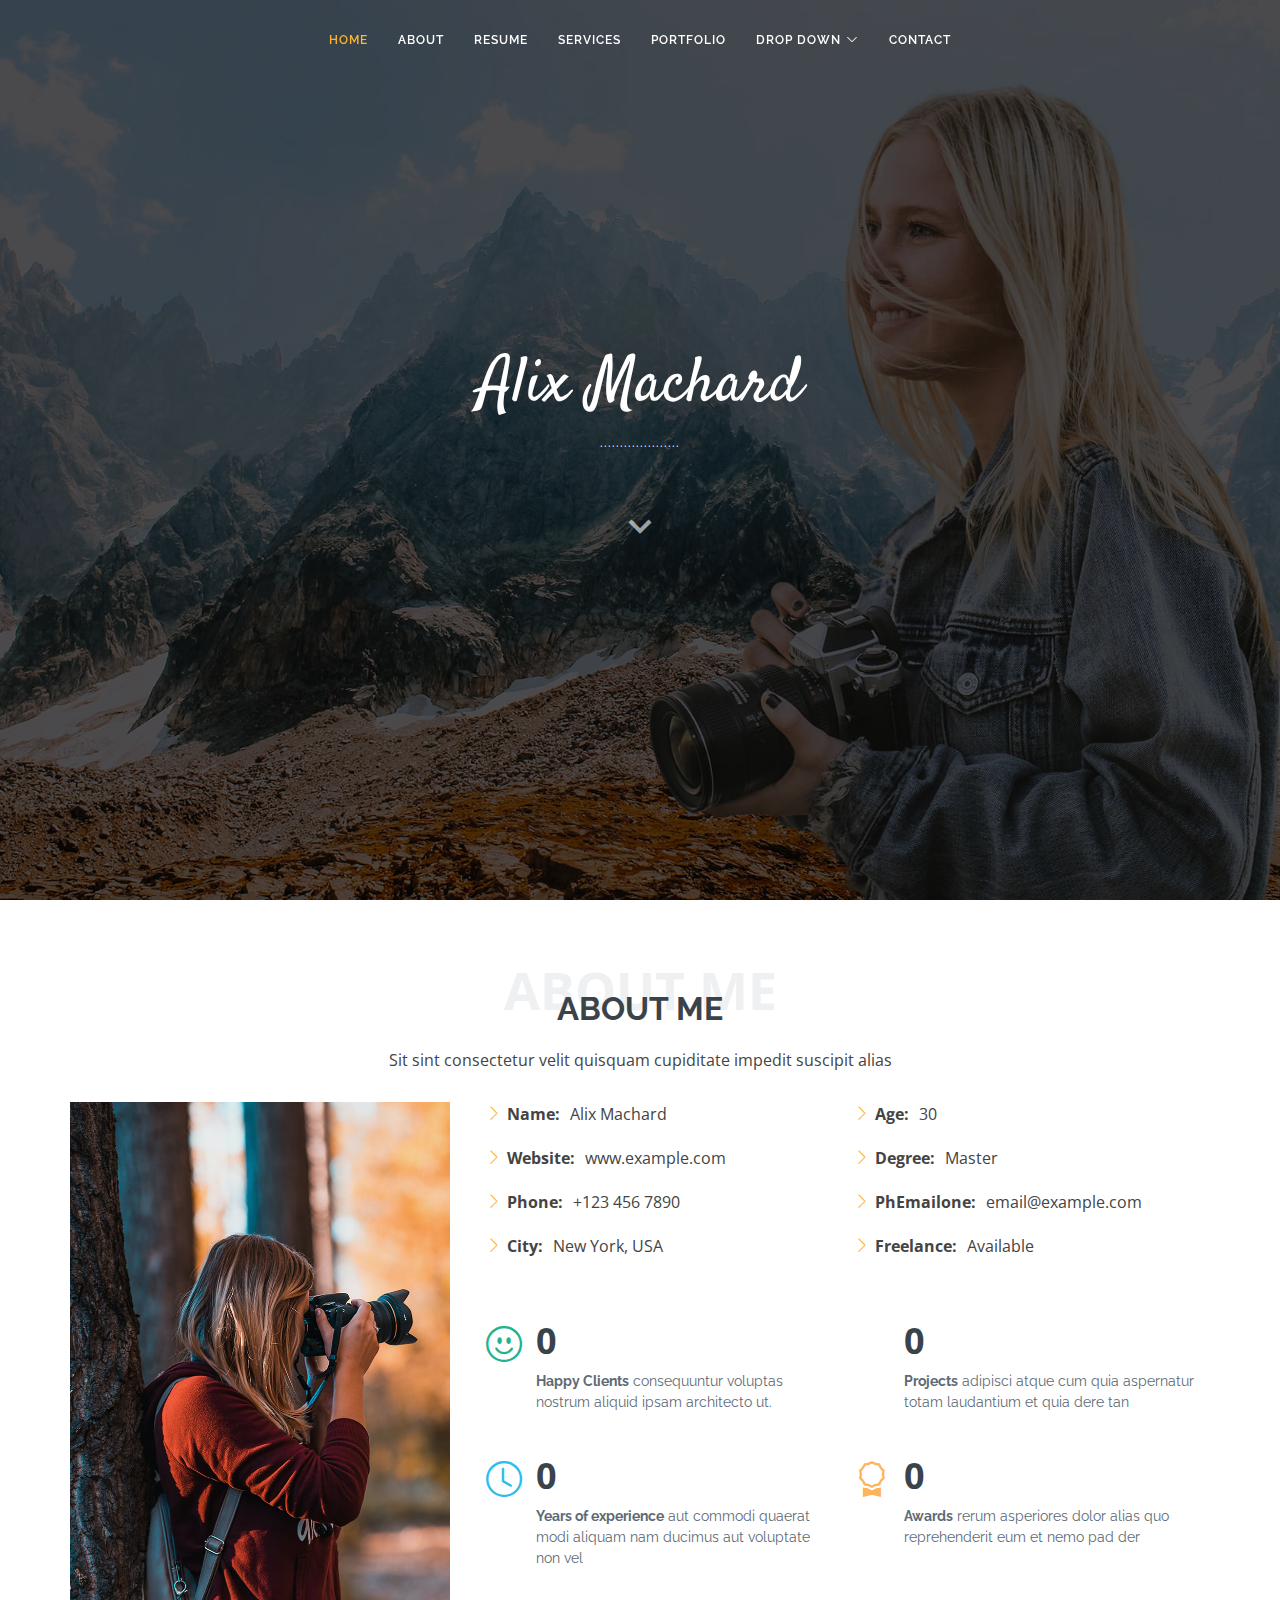
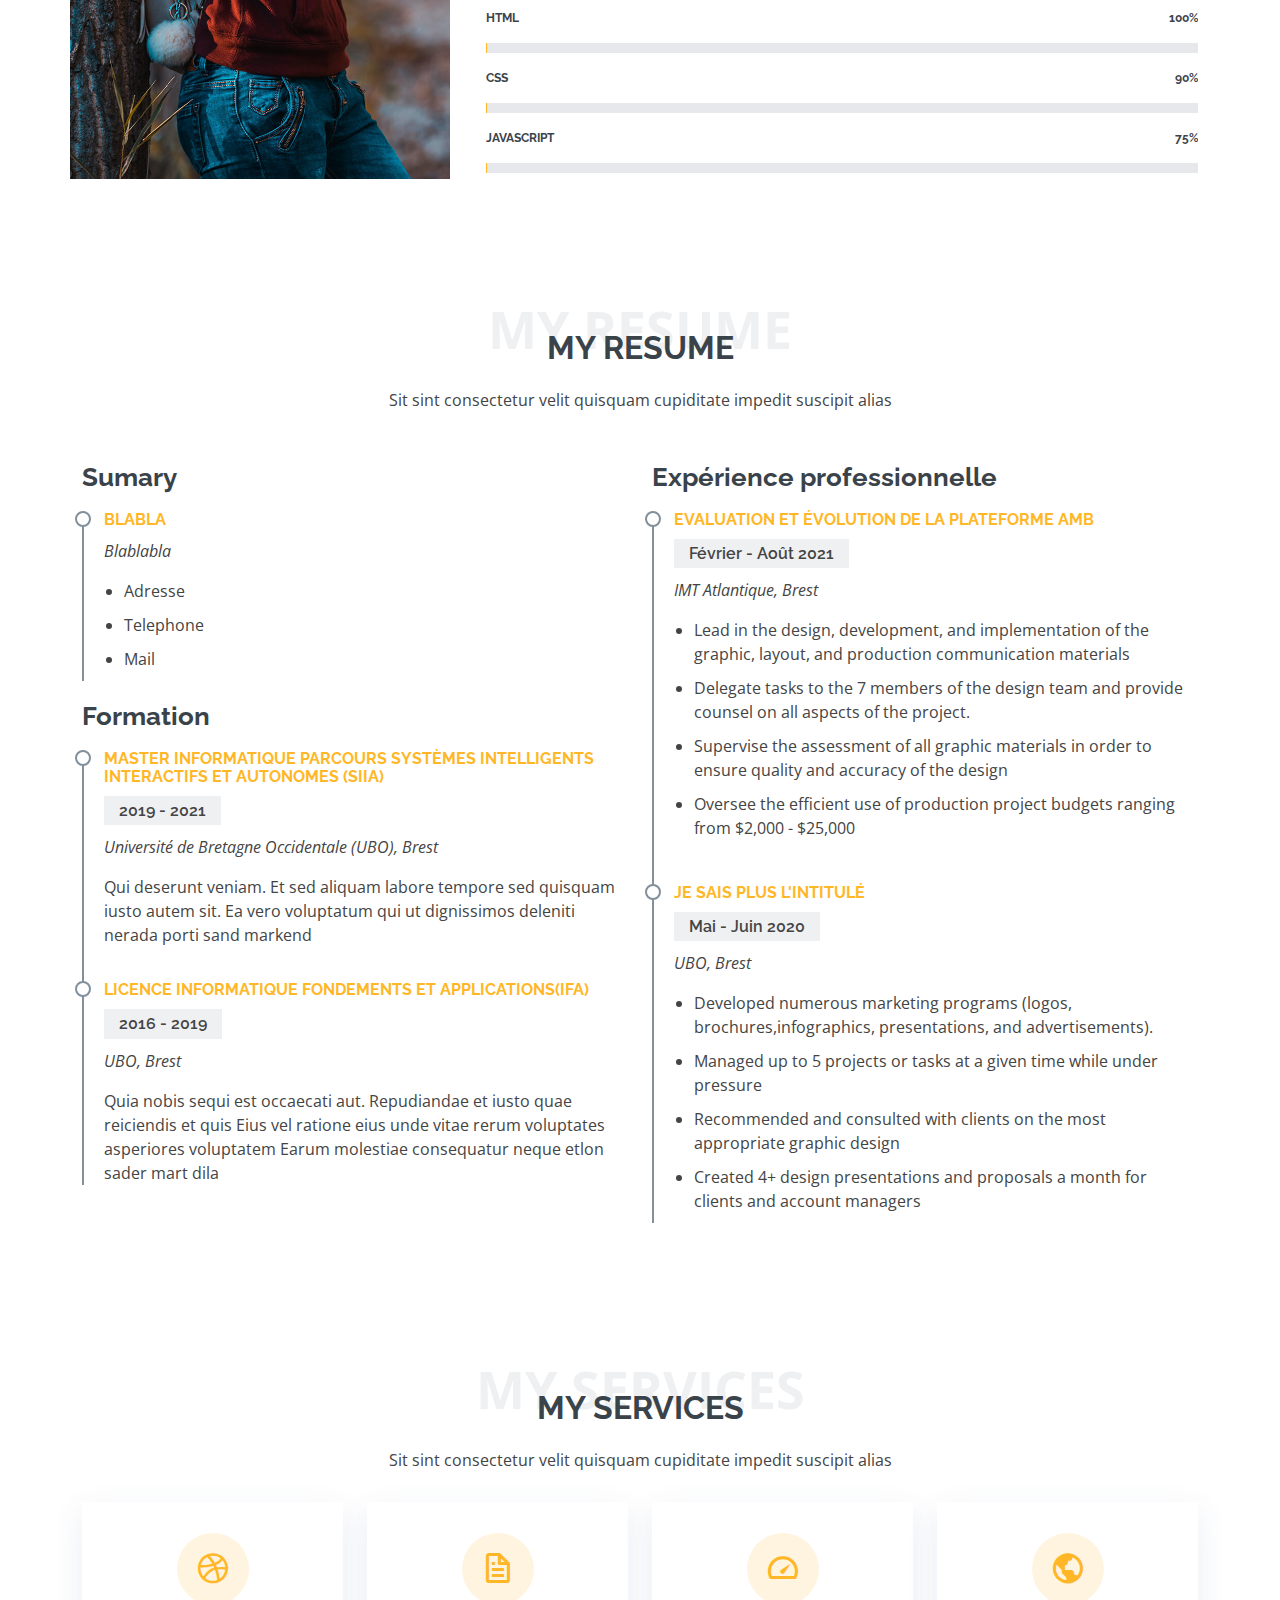
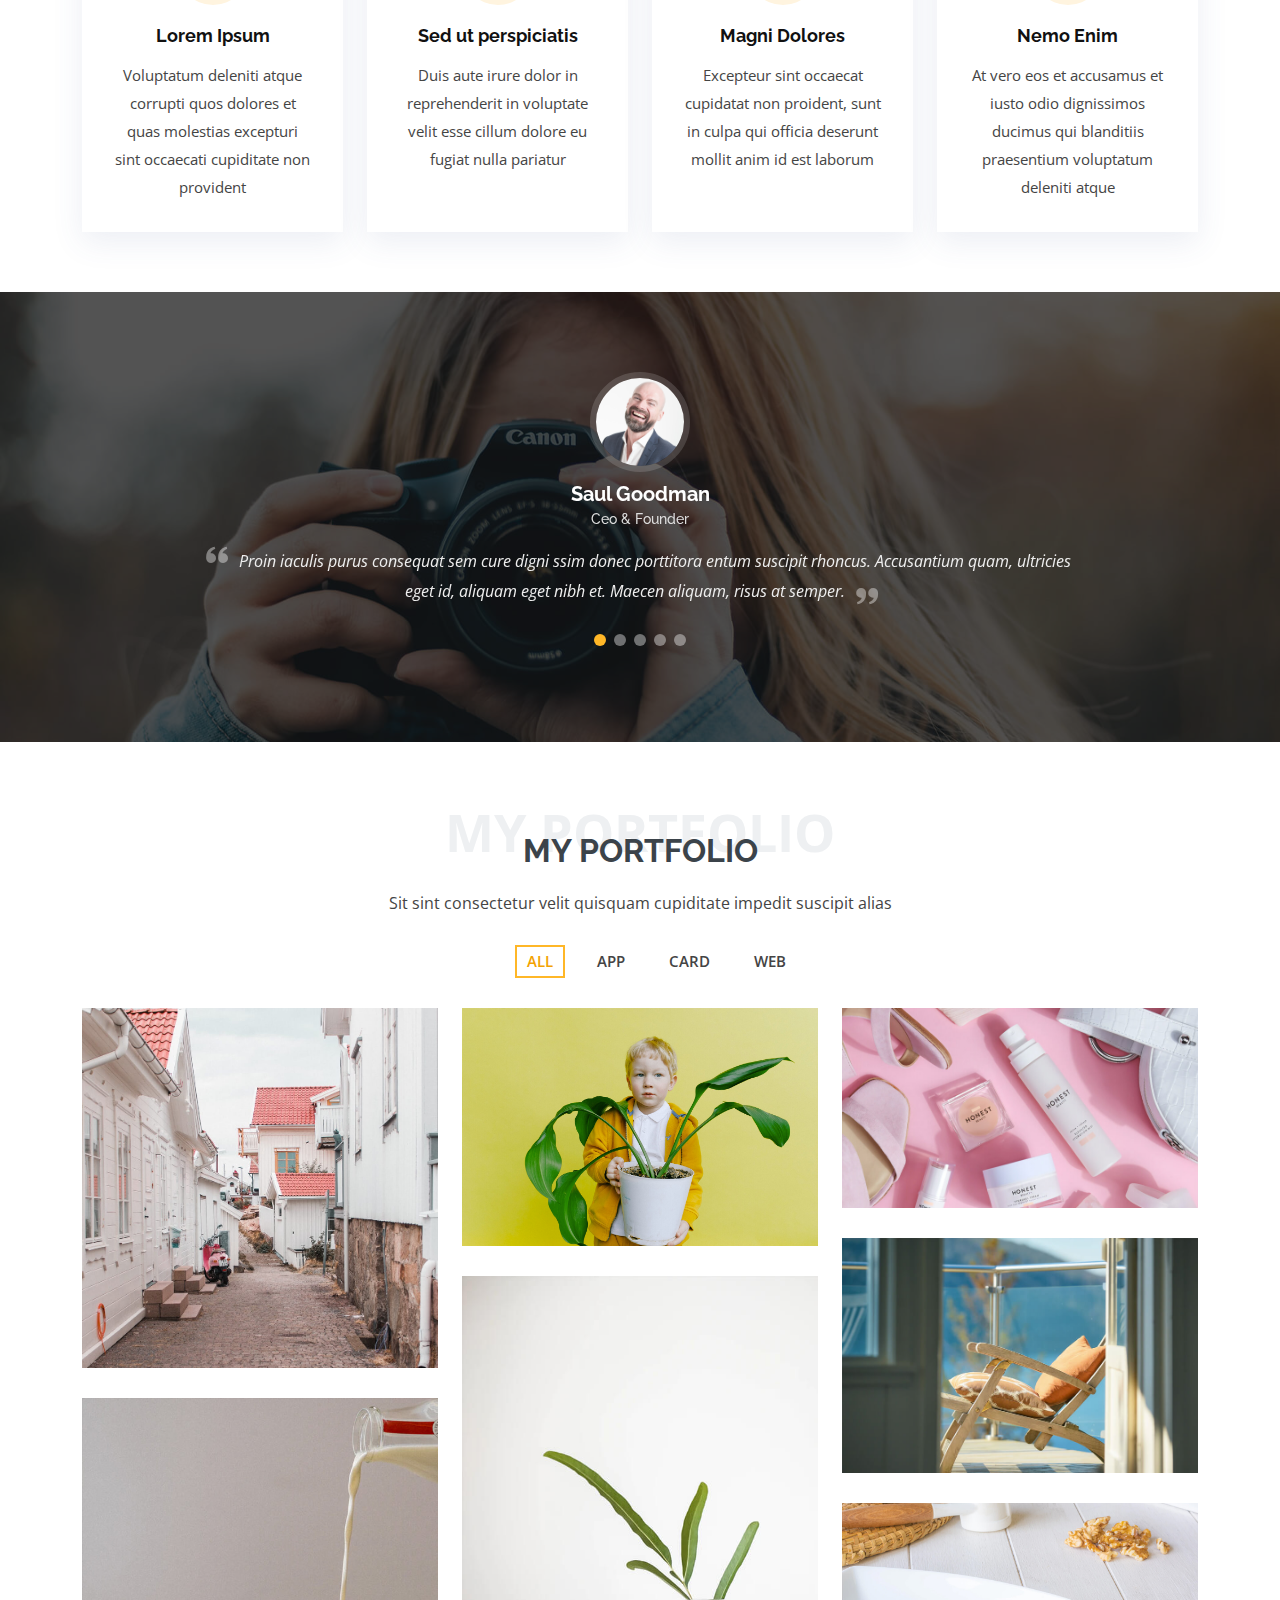
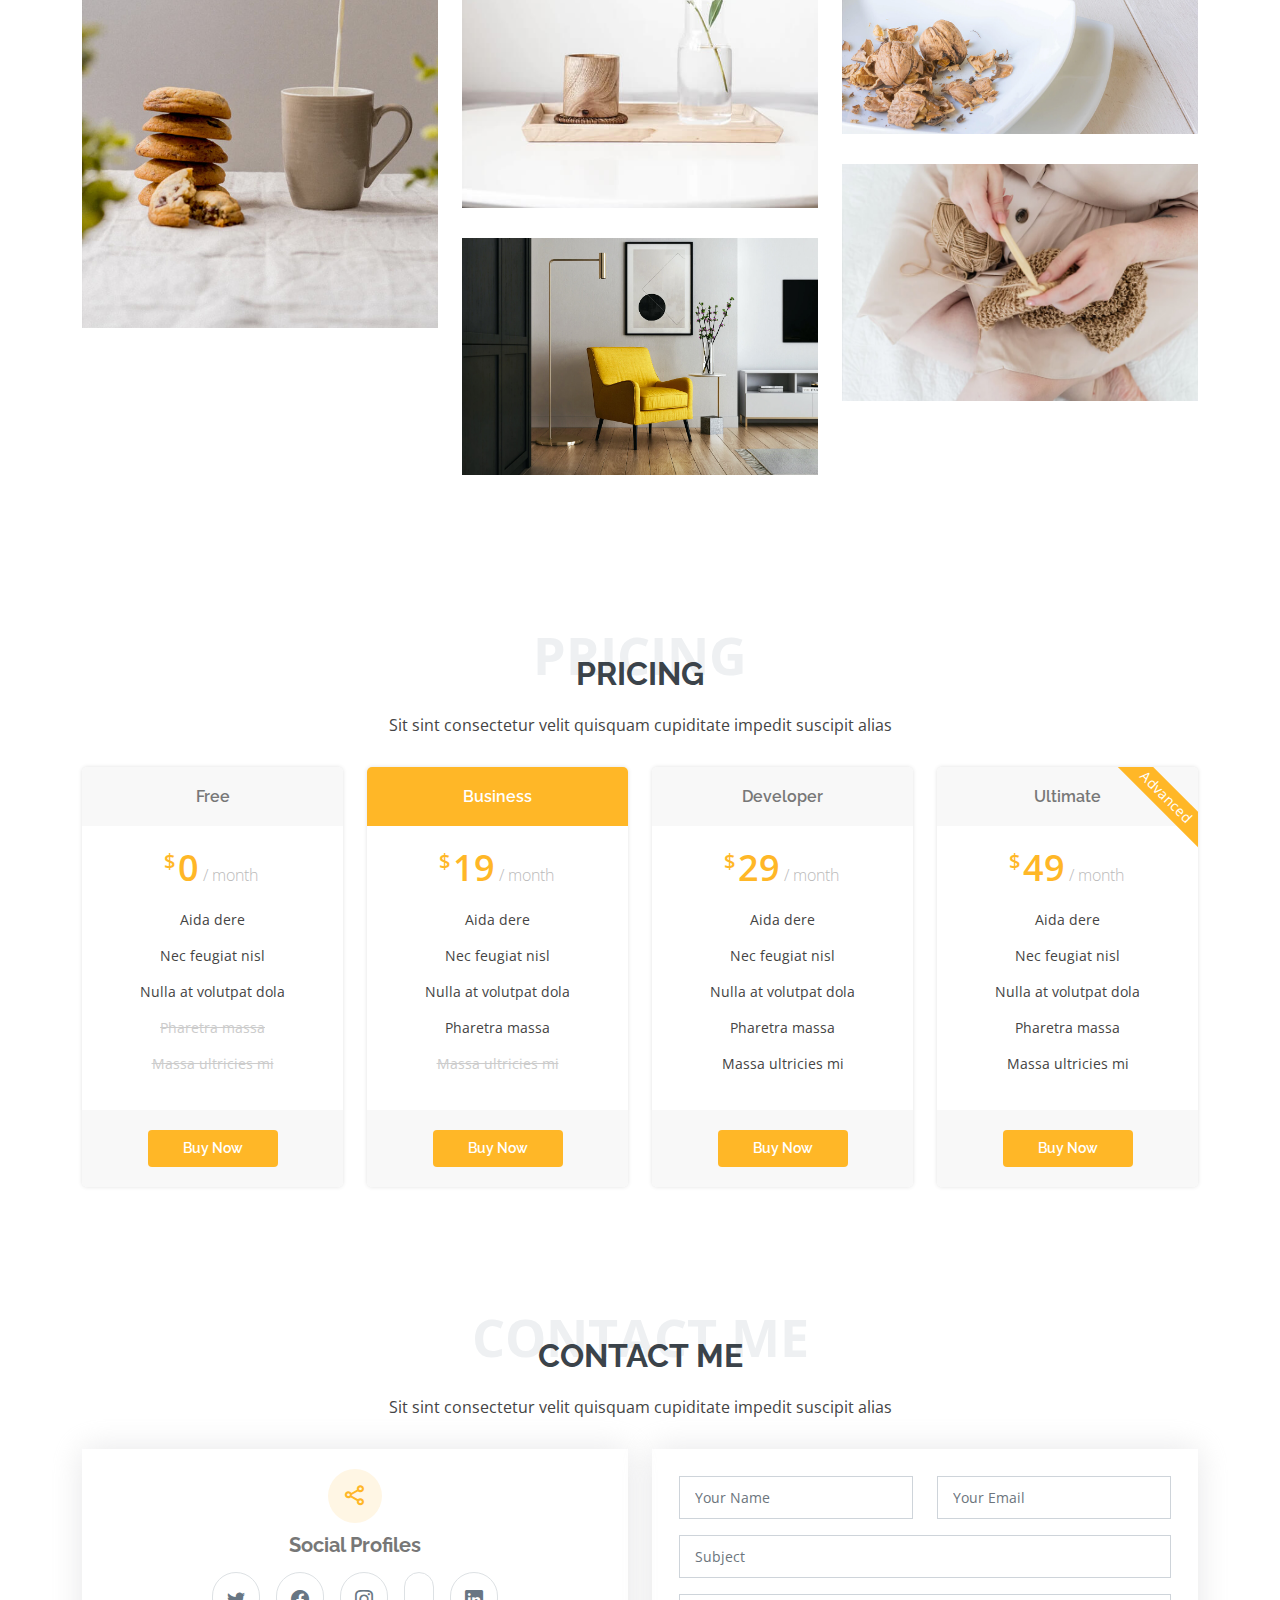
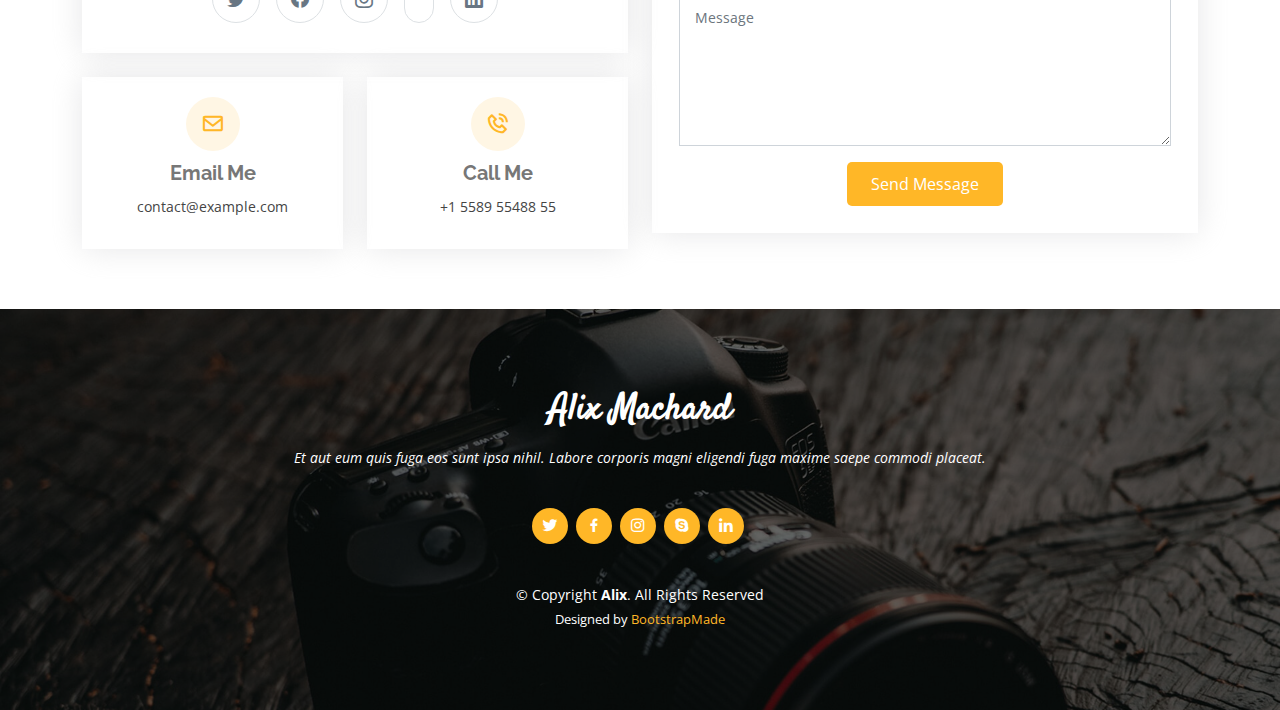
==== commit ae542677: "Update index.html" ====
--- a/index.html
+++ b/index.html
@@ -68,7 +68,7 @@
   <section id="hero">
     <div class="hero-container">
       <h1>Alix Machard</h1>
-      <h2>I'm a Professional Photographer In New York City</h2>
+      <h2>....................</h2>
       <a href="#about" class="btn-scroll scrollto" title="Scroll Down"><i class="bx bx-chevron-down"></i></a>
     </div>
   </section><!-- End Hero -->
@@ -185,37 +185,37 @@
           <div class="col-lg-6">
             <h3 class="resume-title">Sumary</h3>
             <div class="resume-item pb-0">
-              <h4>Alice Barkley</h4>
-              <p><em>Innovative and deadline-driven Graphic Designer with 3+ years of experience designing and developing user-centered digital/print marketing material from initial concept to final, polished deliverable.</em></p>
+              <h4>Blabla</h4>
+              <p><em>Blablabla</em></p>
               <p>
               <ul>
-                <li>Portland par 127,Orlando, FL</li>
-                <li>(123) 456-7891</li>
-                <li>alice.barkley@example.com</li>
+                <li> Adresse </li>
+                <li>Telephone</li>
+                <li>Mail</li>
               </ul>
               </p>
             </div>
 
-            <h3 class="resume-title">Education</h3>
+            <h3 class="resume-title">Formation</h3>
             <div class="resume-item">
-              <h4>Master of Fine Arts &amp; Graphic Design</h4>
-              <h5>2015 - 2016</h5>
-              <p><em>Rochester Institute of Technology, Rochester, NY</em></p>
+              <h4>Master Informatique parcours Systèmes Intelligents Interactifs et Autonomes (SIIA)</h4>
+              <h5>2019 - 2021</h5>
+              <p><em>Université de Bretagne Occidentale (UBO), Brest</em></p>
               <p>Qui deserunt veniam. Et sed aliquam labore tempore sed quisquam iusto autem sit. Ea vero voluptatum qui ut dignissimos deleniti nerada porti sand markend</p>
             </div>
             <div class="resume-item">
-              <h4>Bachelor of Fine Arts &amp; Graphic Design</h4>
-              <h5>2010 - 2014</h5>
-              <p><em>Rochester Institute of Technology, Rochester, NY</em></p>
+              <h4>Licence Informatique Fondements et Applications(IFA) </h4>
+              <h5>2016 - 2019</h5>
+              <p><em>UBO, Brest</em></p>
               <p>Quia nobis sequi est occaecati aut. Repudiandae et iusto quae reiciendis et quis Eius vel ratione eius unde vitae rerum voluptates asperiores voluptatem Earum molestiae consequatur neque etlon sader mart dila</p>
             </div>
           </div>
           <div class="col-lg-6">
-            <h3 class="resume-title">Professional Experience</h3>
+            <h3 class="resume-title">Expérience professionnelle</h3>
             <div class="resume-item">
-              <h4>Senior graphic design specialist</h4>
-              <h5>2019 - Present</h5>
-              <p><em>Experion, New York, NY </em></p>
+              <h4>Evaluation et évolution de la plateforme AMB</h4>
+              <h5>Février - Août 2021</h5>
+              <p><em>IMT Atlantique, Brest</em></p>
               <p>
               <ul>
                 <li>Lead in the design, development, and implementation of the graphic, layout, and production communication materials</li>
@@ -226,9 +226,9 @@
               </p>
             </div>
             <div class="resume-item">
-              <h4>Graphic design specialist</h4>
-              <h5>2017 - 2018</h5>
-              <p><em>Stepping Stone Advertising, New York, NY</em></p>
+              <h4>Je sais plus l'intitulé</h4>
+              <h5>Mai - Juin 2020</h5>
+              <p><em>UBO, Brest</em></p>
               <p>
               <ul>
                 <li>Developed numerous marketing programs (logos, brochures,infographics, presentations, and advertisements).</li>
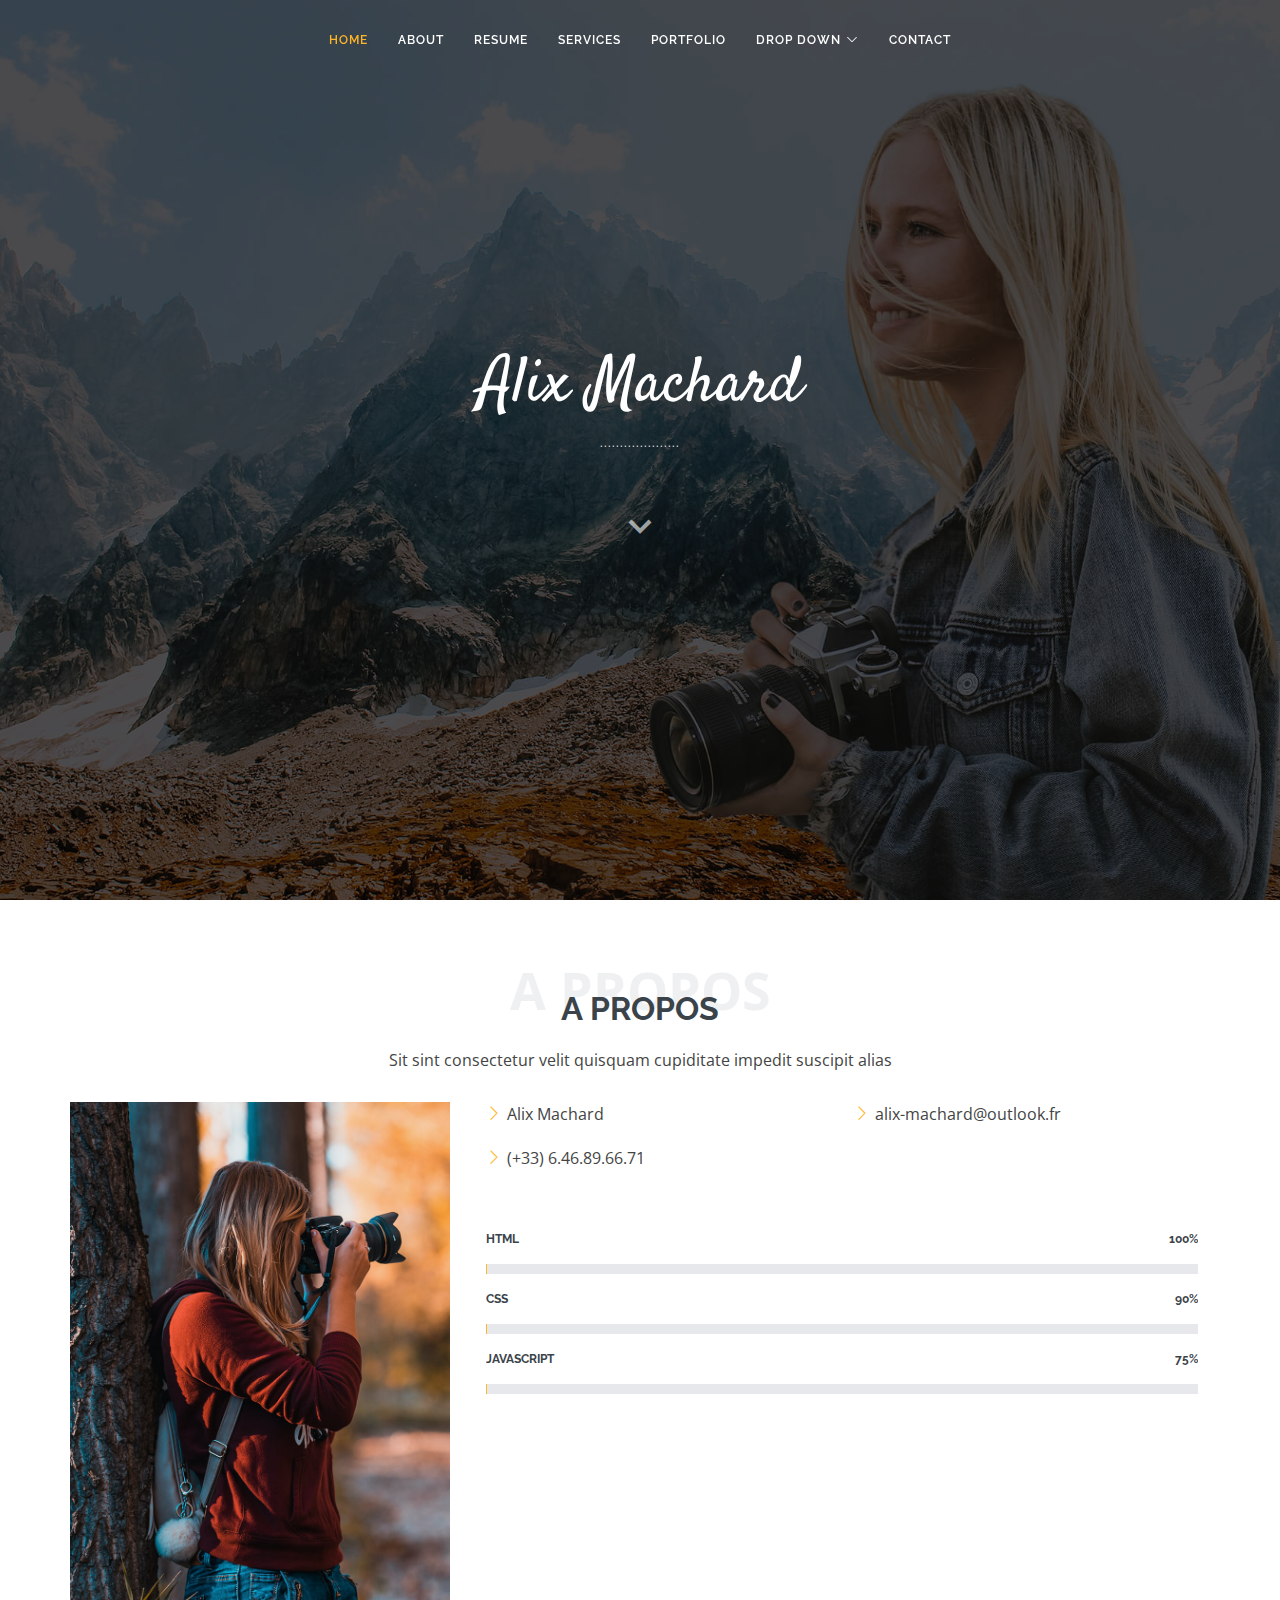
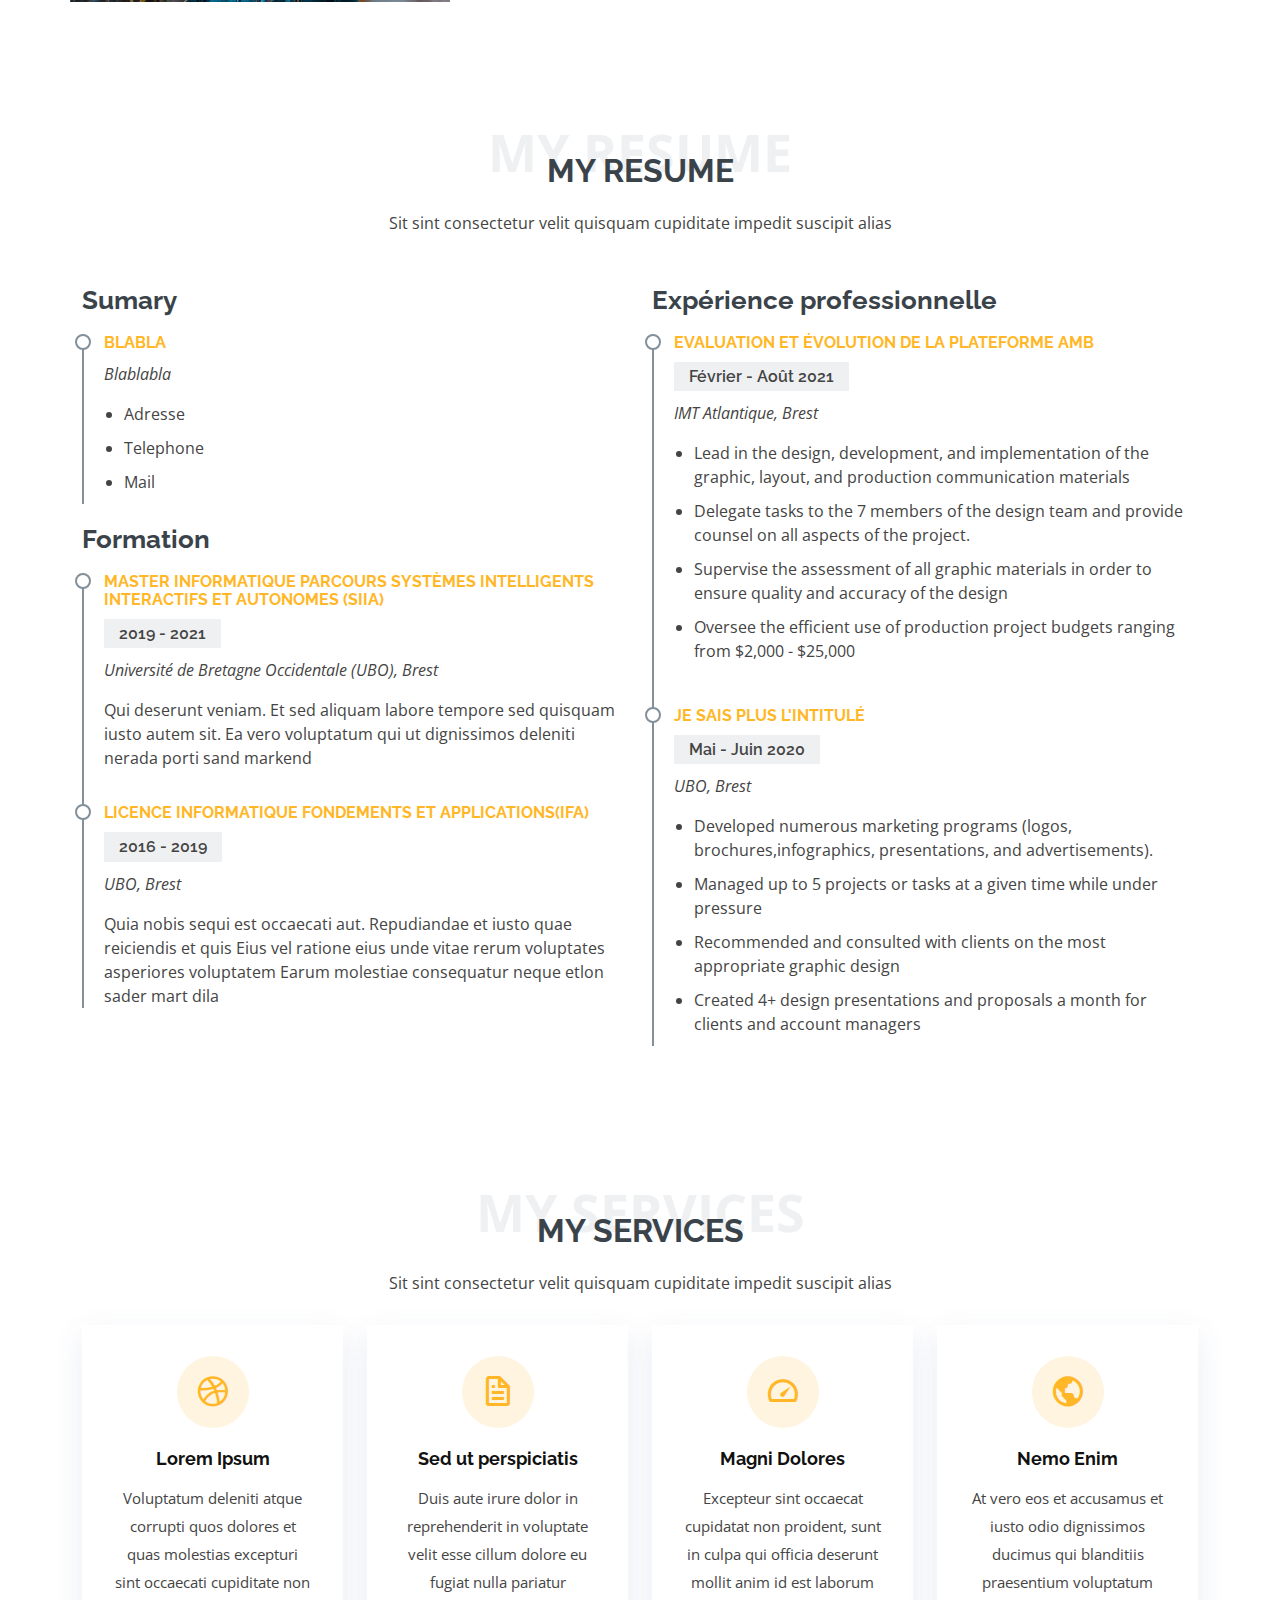
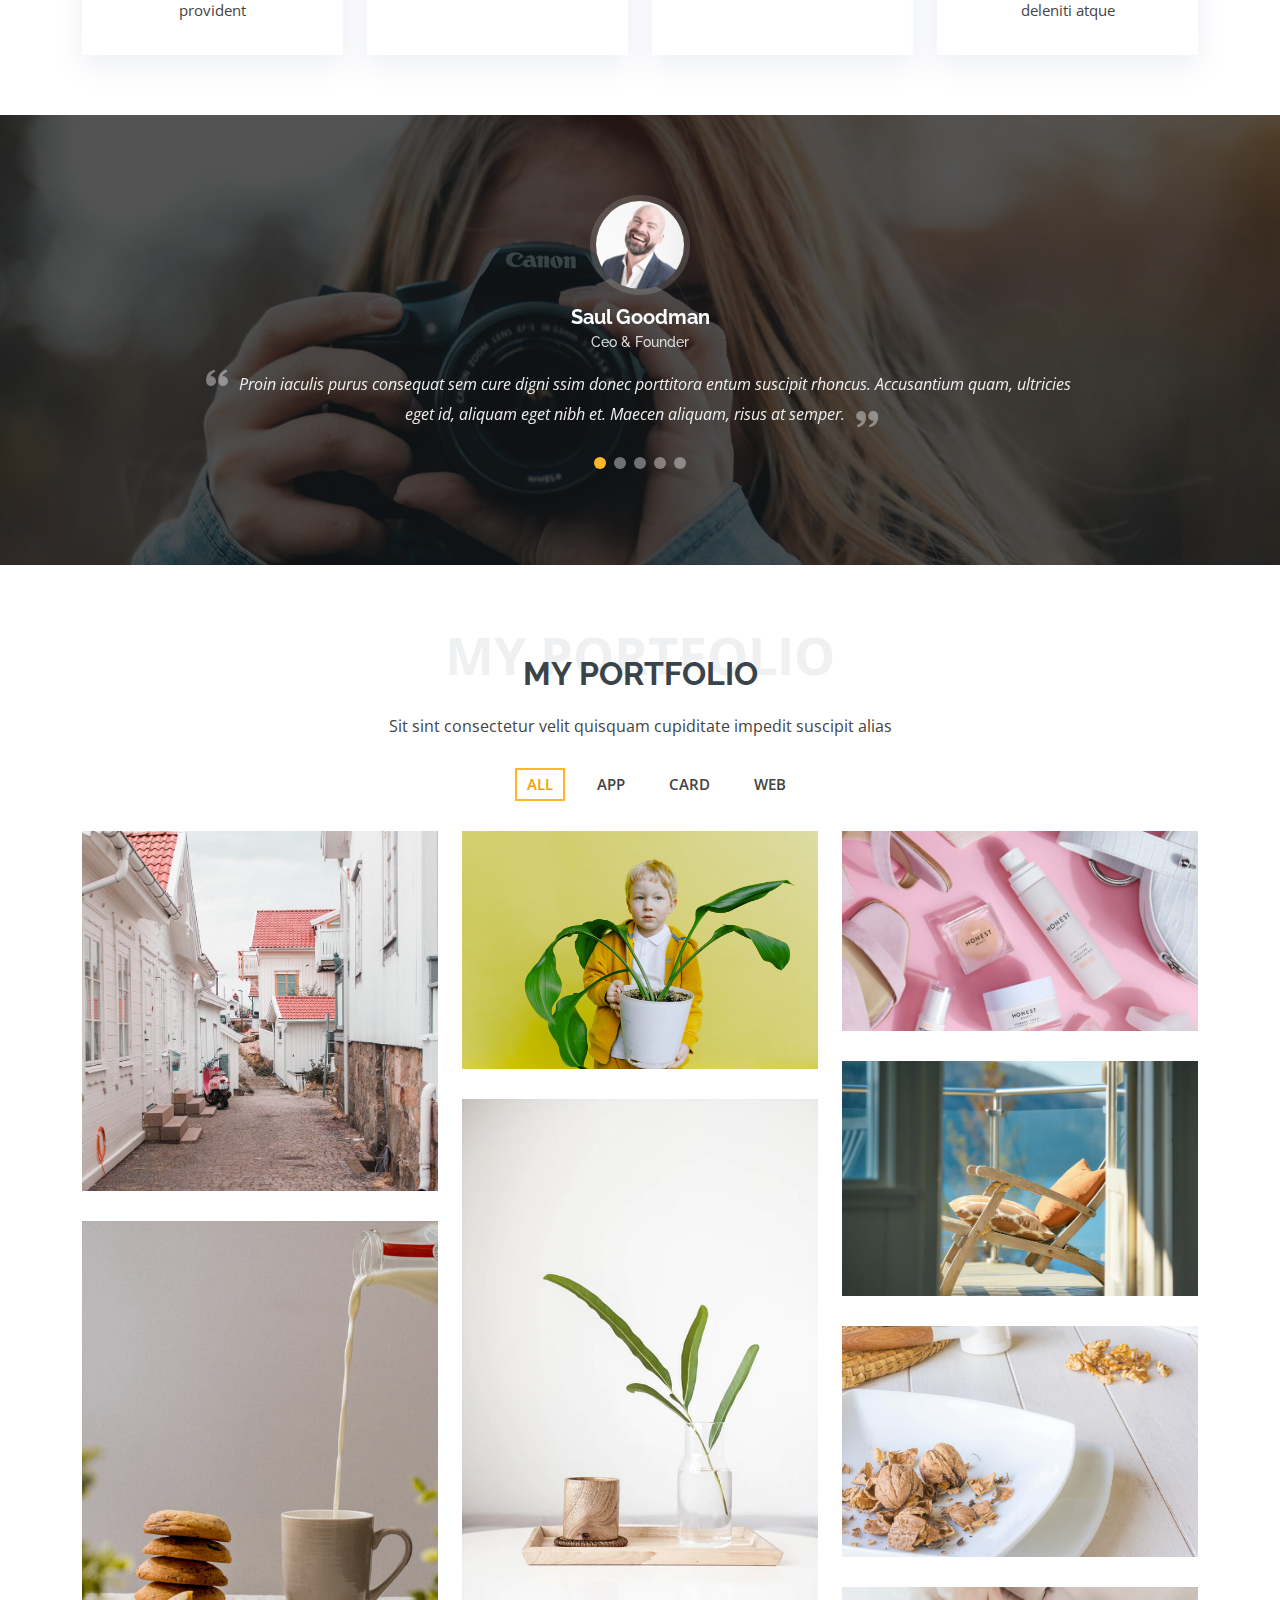
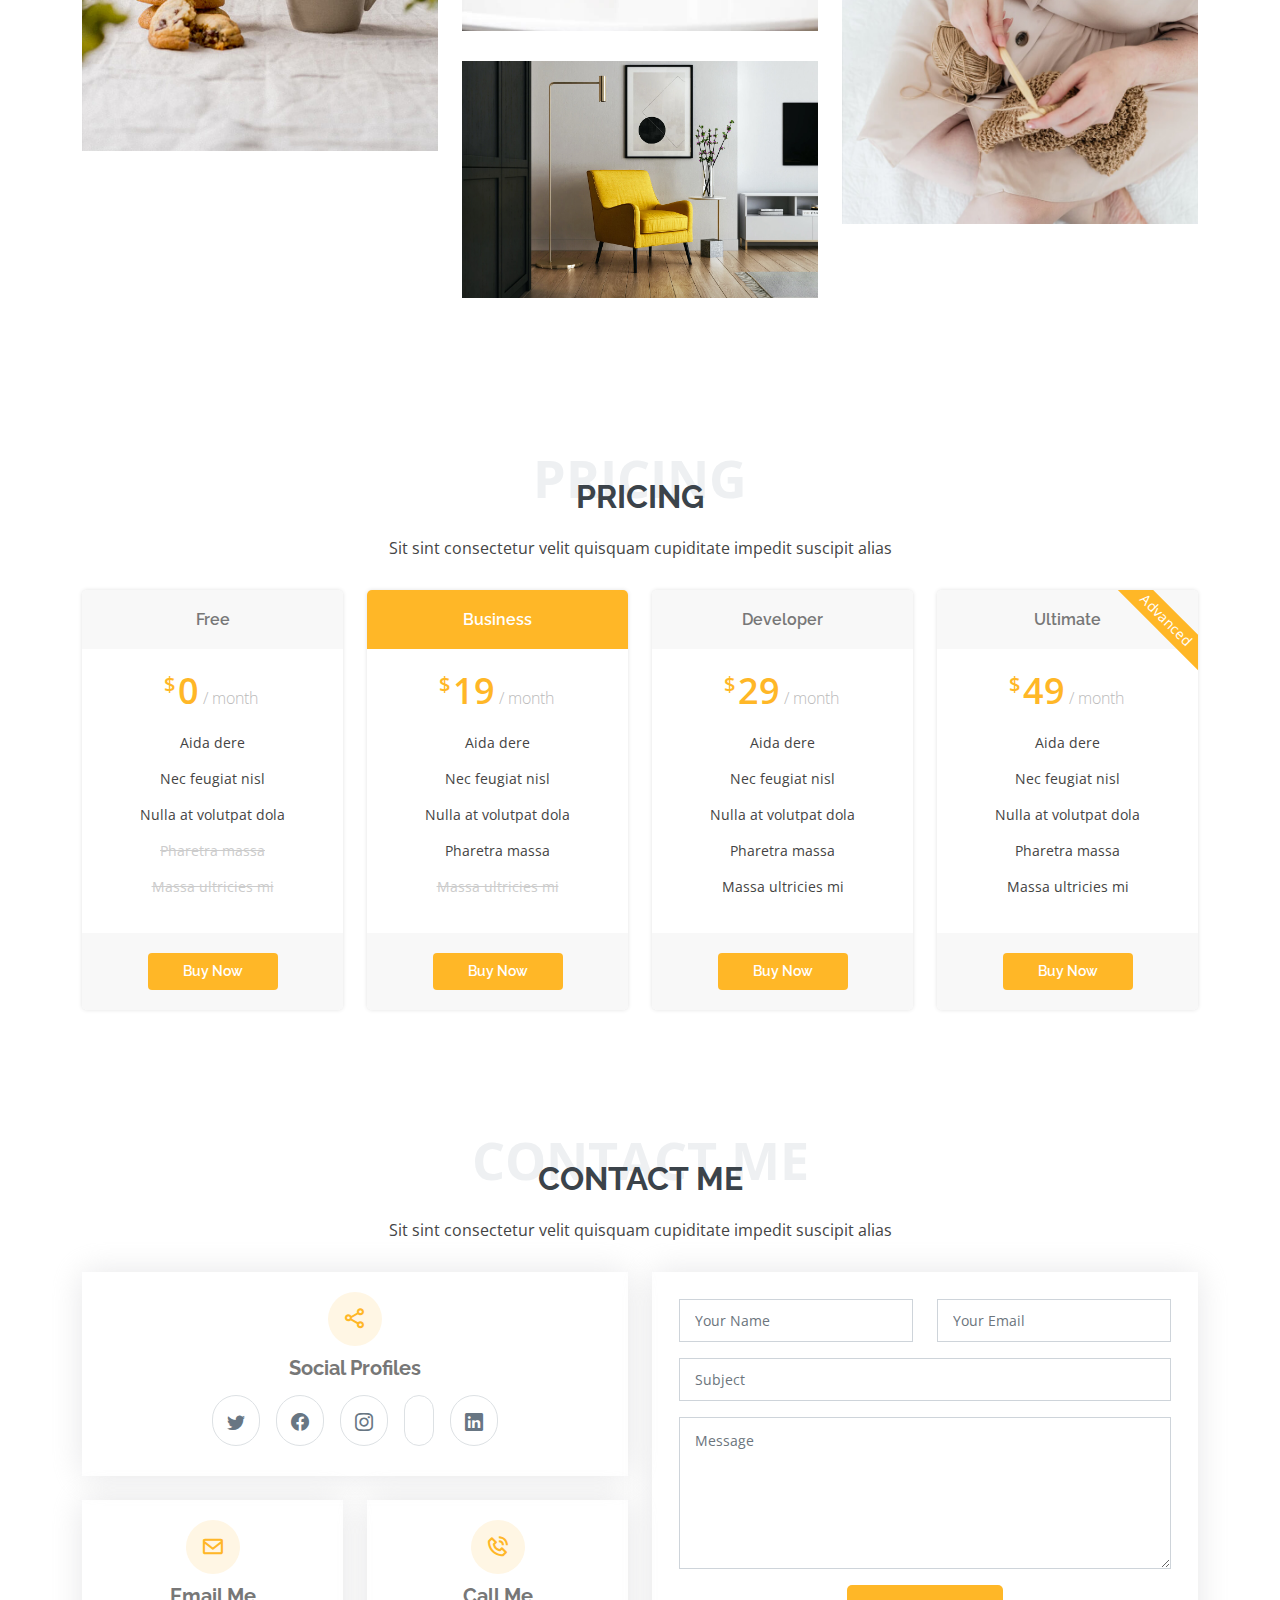
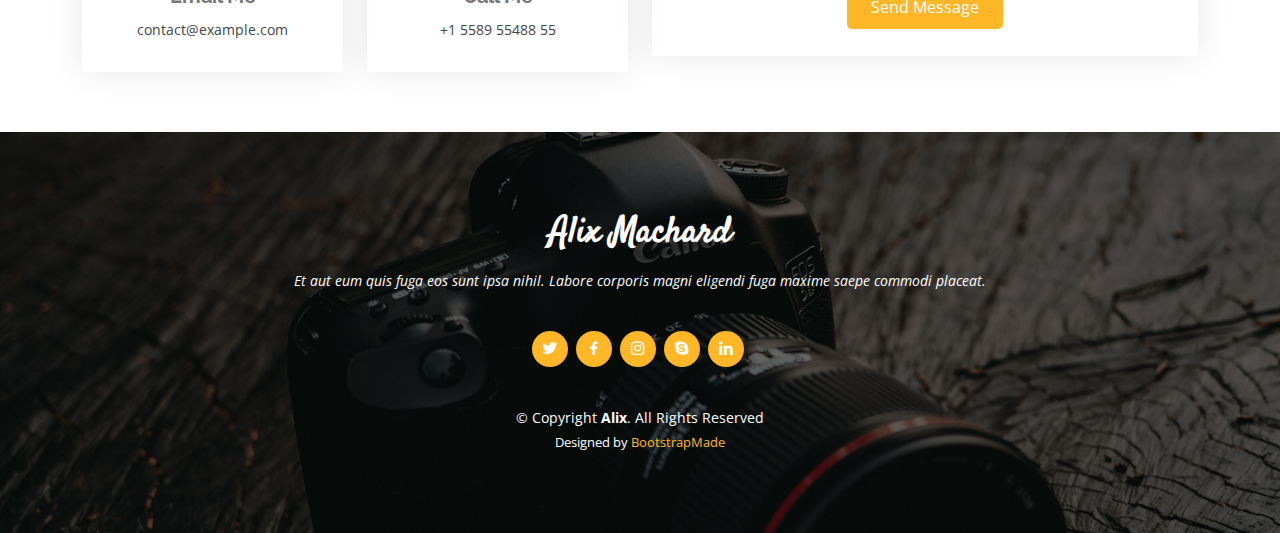
==== commit 9e20e771: "Update index.html" ====
--- a/index.html
+++ b/index.html
@@ -80,8 +80,8 @@
       <div class="container">
 
         <div class="section-title">
-          <span>About Me</span>
-          <h2>About Me</h2>
+          <span>A propos</span>
+          <h2>A propos</h2>
           <p>Sit sint consectetur velit quisquam cupiditate impedit suscipit alias</p>
         </div>
 
@@ -92,52 +92,14 @@
               <div class="row">
                 <div class="col-lg-6">
                   <ul>
-                    <li><i class="bi bi-chevron-right"></i> <strong>Name:</strong> <span>Alix Machard</span></li>
-                    <li><i class="bi bi-chevron-right"></i> <strong>Website:</strong> <span>www.example.com</span></li>
-                    <li><i class="bi bi-chevron-right"></i> <strong>Phone:</strong> <span>+123 456 7890</span></li>
-                    <li><i class="bi bi-chevron-right"></i> <strong>City:</strong> <span>New York, USA</span></li>
+                    <li><i class="bi bi-chevron-right"></i> <span>Alix Machard</span></li>
+                    <li><i class="bi bi-chevron-right"></i> <span>(+33) 6.46.89.66.71</span></li>
                   </ul>
                 </div>
                 <div class="col-lg-6">
                   <ul>
-                    <li><i class="bi bi-chevron-right"></i> <strong>Age:</strong> <span>30</span></li>
-                    <li><i class="bi bi-chevron-right"></i> <strong>Degree:</strong> <span>Master</span></li>
-                    <li><i class="bi bi-chevron-right"></i> <strong>PhEmailone:</strong> <span>email@example.com</span></li>
-                    <li><i class="bi bi-chevron-right"></i> <strong>Freelance:</strong> <span>Available</span></li>
+                    <li><i class="bi bi-chevron-right"></i> <span>alix-machard@outlook.fr</span></li>
                   </ul>
-                </div>
-              </div>
-              <div class="row mt-n4">
-                <div class="col-md-6 mt-5 d-md-flex align-items-md-stretch">
-                  <div class="count-box">
-                    <i class="bi bi-emoji-smile" style="color: #20b38e;"></i>
-                    <span data-purecounter-start="0" data-purecounter-end="232" data-purecounter-duration="1" class="purecounter"></span>
-                    <p><strong>Happy Clients</strong> consequuntur voluptas nostrum aliquid ipsam architecto ut.</p>
-                  </div>
-                </div>
-
-                <div class="col-md-6 mt-5 d-md-flex align-items-md-stretch">
-                  <div class="count-box">
-                    <i class="bi bi-journal-richtextr" style="color: #8a1ac2;"></i>
-                    <span data-purecounter-start="0" data-purecounter-end="521" data-purecounter-duration="1" class="purecounter"></span>
-                    <p><strong>Projects</strong> adipisci atque cum quia aspernatur totam laudantium et quia dere tan</p>
-                  </div>
-                </div>
-
-                <div class="col-md-6 mt-5 d-md-flex align-items-md-stretch">
-                  <div class="count-box">
-                    <i class="bi bi-clock" style="color: #2cbdee;"></i>
-                    <span data-purecounter-start="0" data-purecounter-end="18" data-purecounter-duration="1" class="purecounter"></span>
-                    <p><strong>Years of experience</strong> aut commodi quaerat modi aliquam nam ducimus aut voluptate non vel</p>
-                  </div>
-                </div>
-
-                <div class="col-md-6 mt-5 d-md-flex align-items-md-stretch">
-                  <div class="count-box">
-                    <i class="bi bi-award" style="color: #ffb459;"></i>
-                    <span data-purecounter-start="0" data-purecounter-end="16" data-purecounter-duration="1" class="purecounter"></span>
-                    <p><strong>Awards</strong> rerum asperiores dolor alias quo reprehenderit eum et nemo pad der</p>
-                  </div>
                 </div>
               </div>
             </div><!-- End .content-->
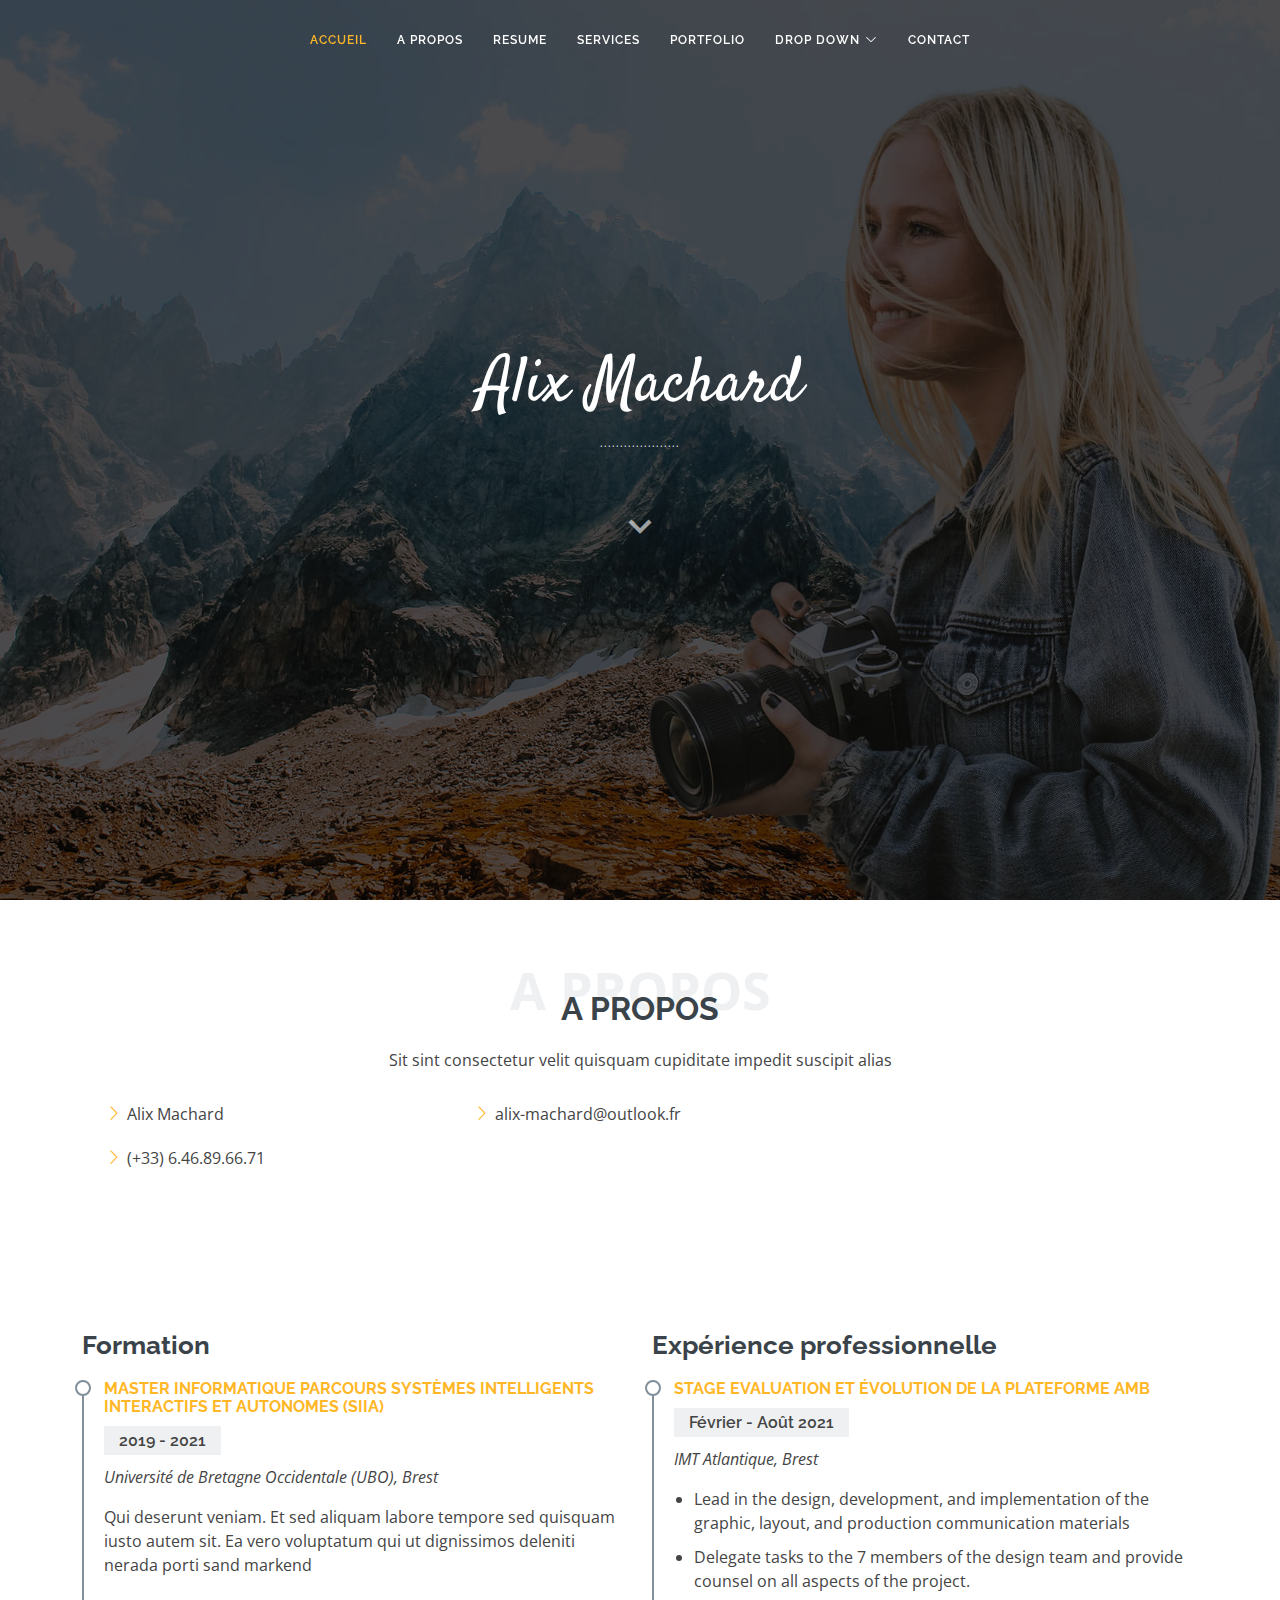
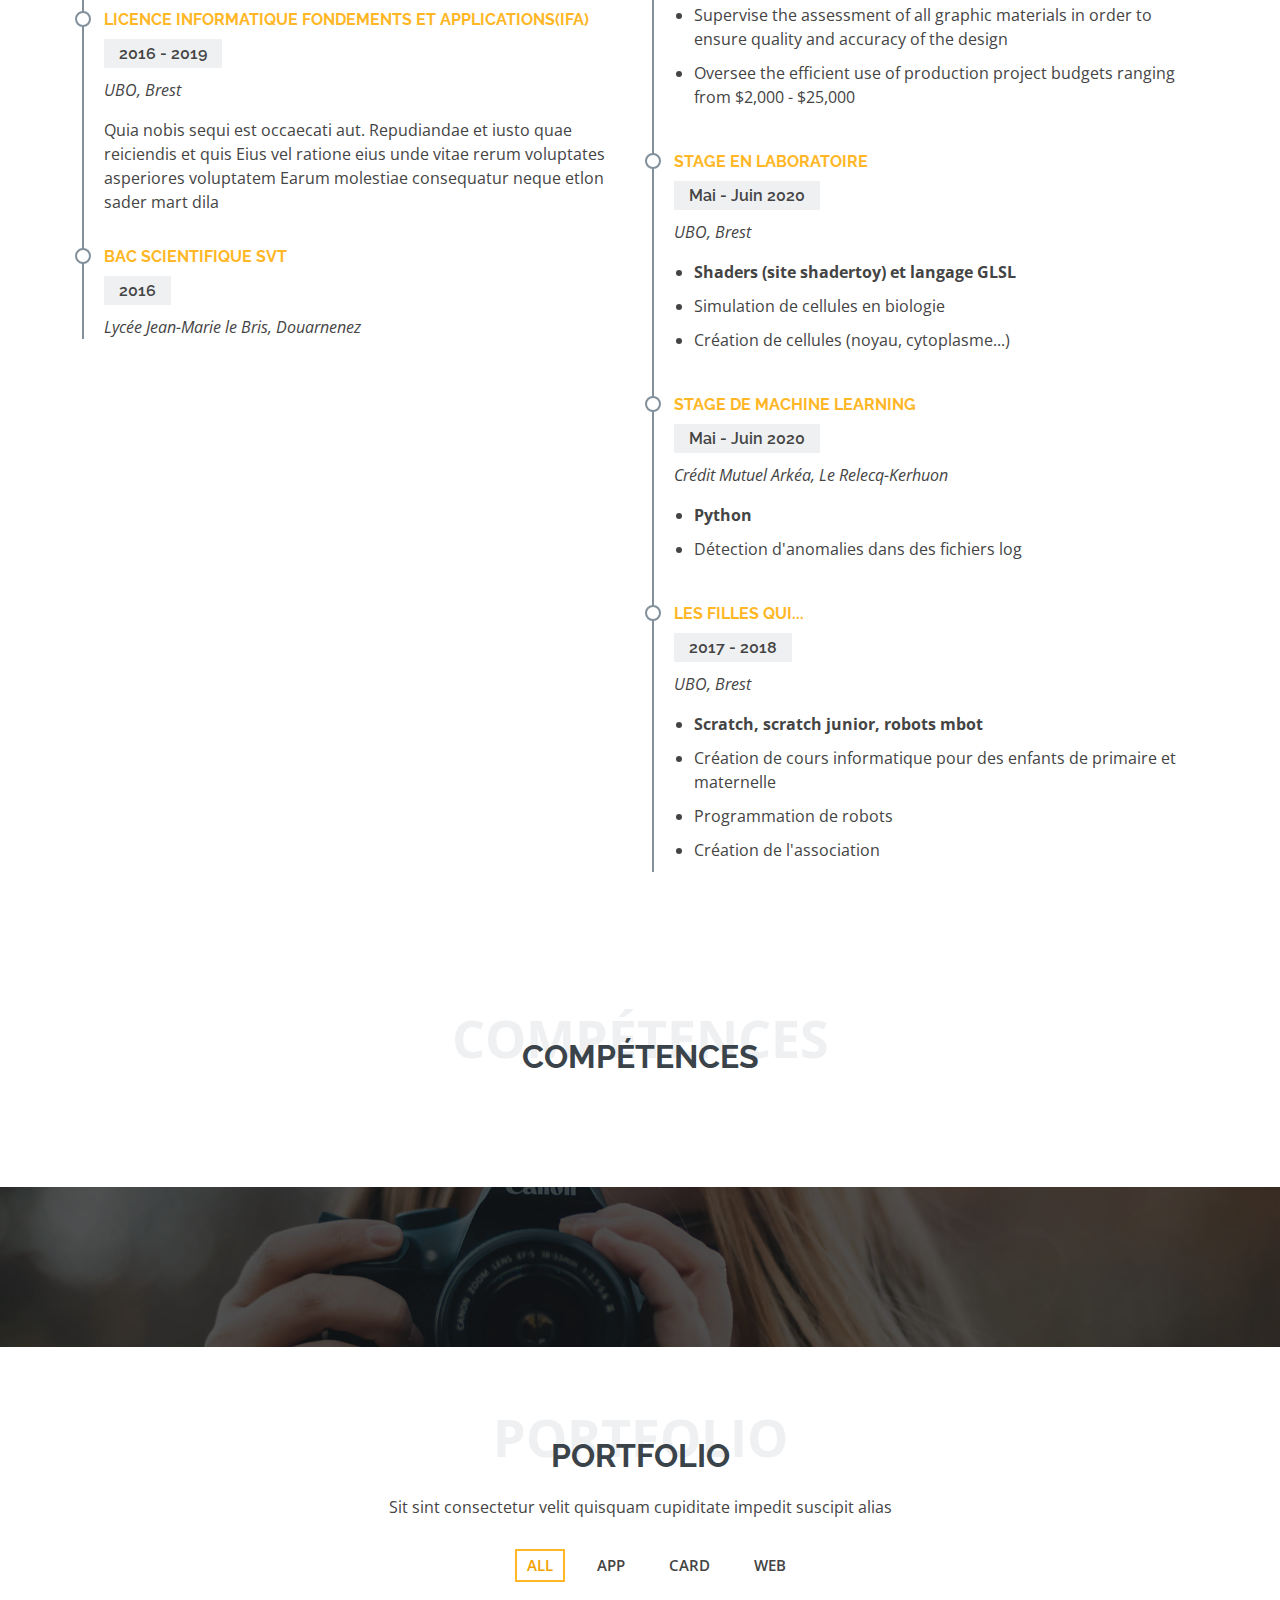
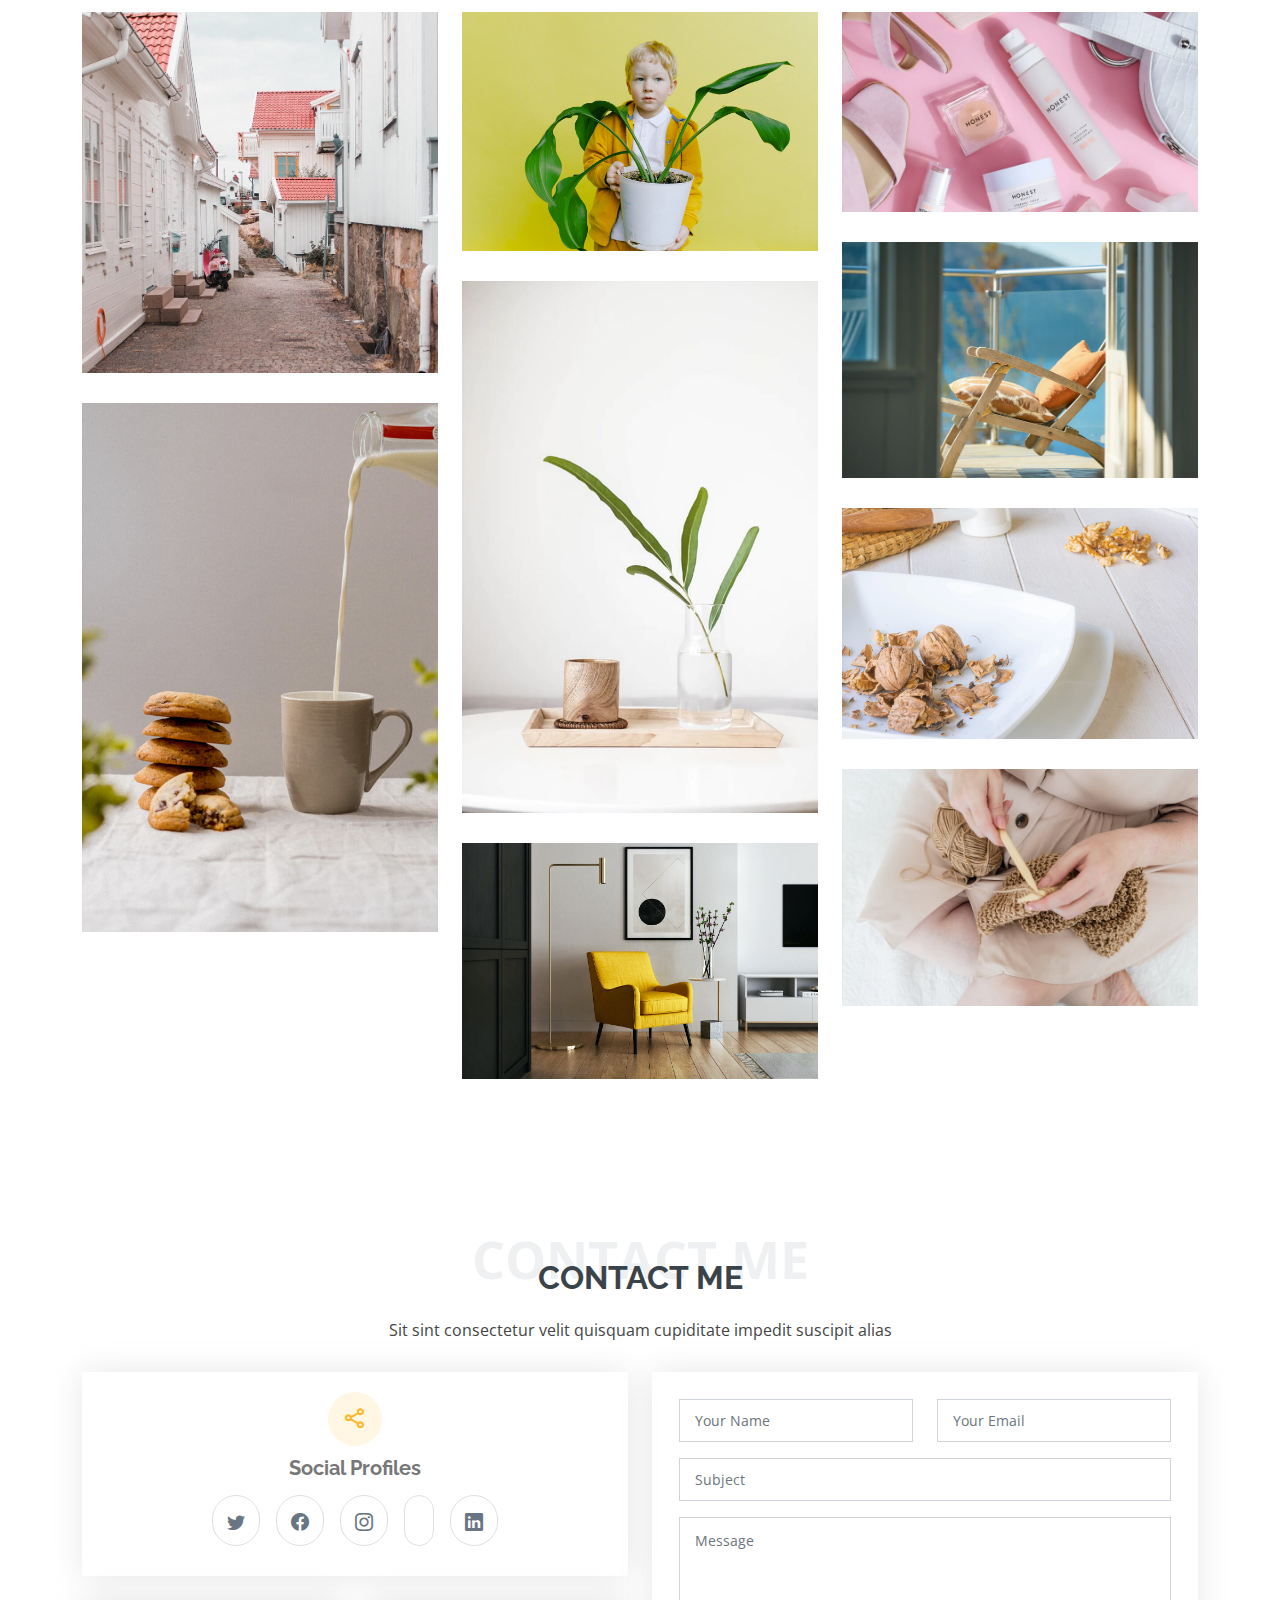
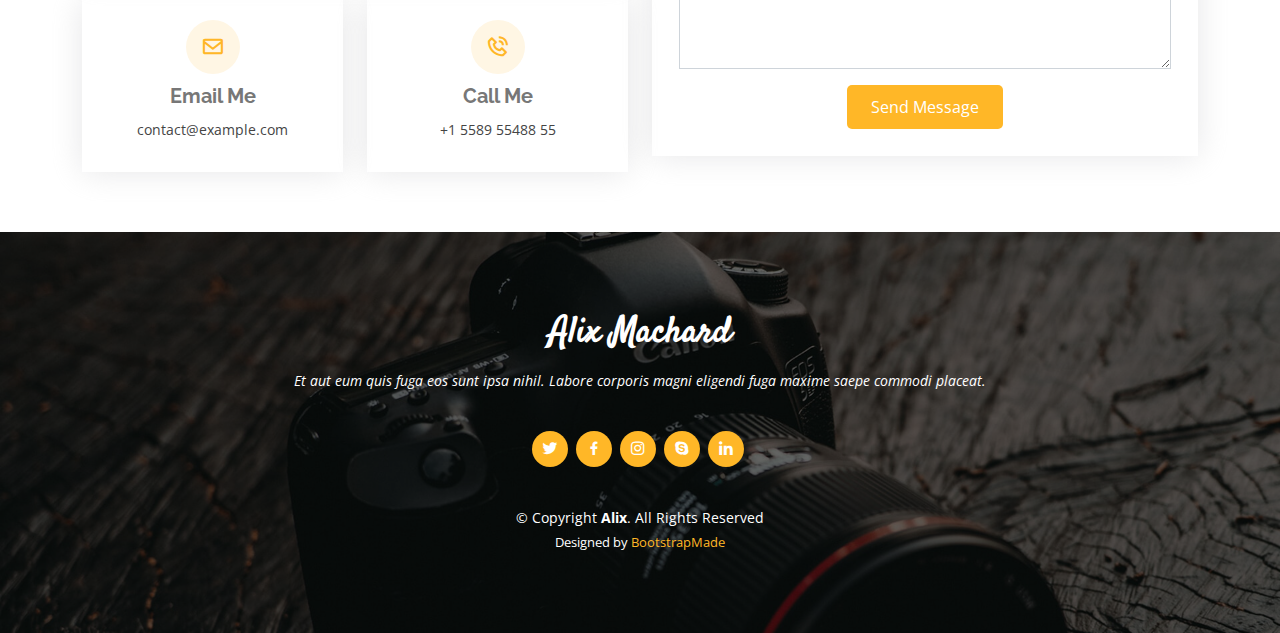
==== commit d39783ee: "Update index.html" ====
--- a/index.html
+++ b/index.html
@@ -35,8 +35,8 @@
 
     <nav id="navbar" class="navbar">
       <ul>
-        <li><a class="nav-link scrollto active" href="#hero">Home</a></li>
-        <li><a class="nav-link scrollto" href="#about">About</a></li>
+        <li><a class="nav-link scrollto active" href="#hero">Accueil</a></li>
+        <li><a class="nav-link scrollto" href="#about">A propos</a></li>
         <li><a class="nav-link scrollto" href="#resume">Resume</a></li>
         <li><a class="nav-link scrollto" href="#services">Services</a></li>
         <li><a class="nav-link scrollto " href="#portfolio">Portfolio</a></li>
@@ -86,7 +86,6 @@
         </div>
 
         <div class="row">
-          <div class="image col-lg-4 d-flex align-items-stretch justify-content-center justify-content-lg-start"></div>
           <div class="col-lg-8 d-flex flex-column align-items-stretch">
             <div class="content ps-lg-4 d-flex flex-column justify-content-center">
               <div class="row">
@@ -103,31 +102,6 @@
                 </div>
               </div>
             </div><!-- End .content-->
-
-            <div class="skills-content ps-lg-4">
-              <div class="progress">
-                <span class="skill">HTML <i class="val">100%</i></span>
-                <div class="progress-bar-wrap">
-                  <div class="progress-bar" role="progressbar" aria-valuenow="100" aria-valuemin="0" aria-valuemax="100"></div>
-                </div>
-              </div>
-
-              <div class="progress">
-                <span class="skill">CSS <i class="val">90%</i></span>
-                <div class="progress-bar-wrap">
-                  <div class="progress-bar" role="progressbar" aria-valuenow="90" aria-valuemin="0" aria-valuemax="100"></div>
-                </div>
-              </div>
-
-              <div class="progress">
-                <span class="skill">JavaScript <i class="val">75%</i></span>
-                <div class="progress-bar-wrap">
-                  <div class="progress-bar" role="progressbar" aria-valuenow="75" aria-valuemin="0" aria-valuemax="100"></div>
-                </div>
-              </div>
-            </div>
-
-          </div>
         </div>
 
       </div>
@@ -137,27 +111,8 @@
     <section id="resume" class="resume">
       <div class="container">
 
-        <div class="section-title">
-          <span>My Resume</span>
-          <h2>My Resume</h2>
-          <p>Sit sint consectetur velit quisquam cupiditate impedit suscipit alias</p>
-        </div>
-
         <div class="row">
           <div class="col-lg-6">
-            <h3 class="resume-title">Sumary</h3>
-            <div class="resume-item pb-0">
-              <h4>Blabla</h4>
-              <p><em>Blablabla</em></p>
-              <p>
-              <ul>
-                <li> Adresse </li>
-                <li>Telephone</li>
-                <li>Mail</li>
-              </ul>
-              </p>
-            </div>
-
             <h3 class="resume-title">Formation</h3>
             <div class="resume-item">
               <h4>Master Informatique parcours Systèmes Intelligents Interactifs et Autonomes (SIIA)</h4>
@@ -171,11 +126,16 @@
               <p><em>UBO, Brest</em></p>
               <p>Quia nobis sequi est occaecati aut. Repudiandae et iusto quae reiciendis et quis Eius vel ratione eius unde vitae rerum voluptates asperiores voluptatem Earum molestiae consequatur neque etlon sader mart dila</p>
             </div>
+            <div class="resume-item">
+              <h4> Bac Scientifique SVT</h4>
+              <h5>2016</h5>
+              <p><em>Lycée Jean-Marie le Bris, Douarnenez</em></p>
+            </div>
           </div>
           <div class="col-lg-6">
             <h3 class="resume-title">Expérience professionnelle</h3>
             <div class="resume-item">
-              <h4>Evaluation et évolution de la plateforme AMB</h4>
+              <h4>Stage Evaluation et évolution de la plateforme AMB</h4>
               <h5>Février - Août 2021</h5>
               <p><em>IMT Atlantique, Brest</em></p>
               <p>
@@ -188,39 +148,61 @@
               </p>
             </div>
             <div class="resume-item">
-              <h4>Je sais plus l'intitulé</h4>
+              <h4>Stage en laboratoire</h4>
               <h5>Mai - Juin 2020</h5>
               <p><em>UBO, Brest</em></p>
               <p>
               <ul>
-                <li>Developed numerous marketing programs (logos, brochures,infographics, presentations, and advertisements).</li>
-                <li>Managed up to 5 projects or tasks at a given time while under pressure</li>
-                <li>Recommended and consulted with clients on the most appropriate graphic design</li>
-                <li>Created 4+ design presentations and proposals a month for clients and account managers</li>
+                <li><strong>Shaders (site shadertoy) et langage GLSL</strong></li>
+                <li>Simulation de cellules en biologie</li>
+                <li>Création de cellules (noyau, cytoplasme...)</li>
               </ul>
               </p>
             </div>
+            <div class="resume-item">
+              <h4>Stage de machine learning</h4>
+              <h5>Mai - Juin 2020</h5>
+              <p><em>Crédit Mutuel Arkéa, Le Relecq-Kerhuon</em></p>
+              <p>
+              <ul>
+                <li><strong>Python</strong></li>
+                <li>Détection d'anomalies dans des fichiers log</li>
+              </ul>
+              </p>
+            </div>
+            <div class="resume-item">
+              <h4>Les filles qui...</h4>
+              <h5>2017 - 2018</h5>
+              <p><em>UBO, Brest</em></p>
+              <p>
+              <ul>
+                <li><strong>Scratch, scratch junior, robots mbot</strong></li>
+                <li>Création de cours informatique pour des enfants de primaire et maternelle</li>
+                <li>Programmation de robots</li>
+                <li>Création de l'association</li>
+              </ul>
+              </p>
+            </div>
           </div>
         </div>
 
       </div>
     </section><!-- End My Resume Section -->
 
-    <!-- ======= My Services Section ======= -->
-    <section id="services" class="services">
+    <!-- ======= Skills Section ======= -->
+    <section id="skills" class="skills">
       <div class="container">
 
         <div class="section-title">
-          <span>My Services</span>
-          <h2>My Services</h2>
-          <p>Sit sint consectetur velit quisquam cupiditate impedit suscipit alias</p>
-        </div>
-
-        <div class="row">
+          <span>Compétences</span>
+          <h2>Compétences</h2>
+        </div>
+
+        <!--div class="row">
           <div class="col-md-6 col-lg-3 d-flex align-items-stretch mb-5 mb-lg-0">
             <div class="icon-box">
               <div class="icon"><i class="bx bxl-dribbble"></i></div>
-              <h4 class="title"><a href="">Lorem Ipsum</a></h4>
+              <h4 class="title">Lorem Ipsum</h4>
               <p class="description">Voluptatum deleniti atque corrupti quos dolores et quas molestias excepturi sint occaecati cupiditate non provident</p>
             </div>
           </div>
@@ -249,7 +231,7 @@
             </div>
           </div>
 
-        </div>
+        </div-->
 
       </div>
     </section><!-- End My Services Section -->
@@ -258,7 +240,7 @@
     <section id="testimonials" class="testimonials">
       <div class="container position-relative">
 
-        <div class="testimonials-slider swiper-container" data-aos="fade-up" data-aos-delay="100">
+        <!--div class="testimonials-slider swiper-container" data-aos="fade-up" data-aos-delay="100">
           <div class="swiper-wrapper">
 
             <div class="swiper-slide">
@@ -272,9 +254,9 @@
                   <i class="bx bxs-quote-alt-right quote-icon-right"></i>
                 </p>
               </div>
-            </div><!-- End testimonial item -->
-
-            <div class="swiper-slide">
+            </div--><!-- End testimonial item -->
+
+            <!--div class="swiper-slide">
               <div class="testimonial-item">
                 <img src="assets/img/testimonials/testimonials-2.jpg" class="testimonial-img" alt="">
                 <h3>Sara Wilsson</h3>
@@ -285,9 +267,9 @@
                   <i class="bx bxs-quote-alt-right quote-icon-right"></i>
                 </p>
               </div>
-            </div><!-- End testimonial item -->
-
-            <div class="swiper-slide">
+            </div--><!-- End testimonial item -->
+
+            <!--div class="swiper-slide">
               <div class="testimonial-item">
                 <img src="assets/img/testimonials/testimonials-3.jpg" class="testimonial-img" alt="">
                 <h3>Jena Karlis</h3>
@@ -298,9 +280,9 @@
                   <i class="bx bxs-quote-alt-right quote-icon-right"></i>
                 </p>
               </div>
-            </div><!-- End testimonial item -->
-
-            <div class="swiper-slide">
+            </div--><!-- End testimonial item -->
+
+            <!--div class="swiper-slide">
               <div class="testimonial-item">
                 <img src="assets/img/testimonials/testimonials-4.jpg" class="testimonial-img" alt="">
                 <h3>Matt Brandon</h3>
@@ -311,9 +293,9 @@
                   <i class="bx bxs-quote-alt-right quote-icon-right"></i>
                 </p>
               </div>
-            </div><!-- End testimonial item -->
-
-            <div class="swiper-slide">
+            </div--><!-- End testimonial item -->
+
+            <!--div class="swiper-slide">
               <div class="testimonial-item">
                 <img src="assets/img/testimonials/testimonials-5.jpg" class="testimonial-img" alt="">
                 <h3>John Larson</h3>
@@ -324,11 +306,11 @@
                   <i class="bx bxs-quote-alt-right quote-icon-right"></i>
                 </p>
               </div>
-            </div><!-- End testimonial item -->
-
-          </div>
+            </div--><!-- End testimonial item -->
+
+          <!--/div>
           <div class="swiper-pagination"></div>
-        </div>
+        </div-->
 
       </div>
     </section><!-- End Testimonials Section -->
@@ -338,8 +320,8 @@
       <div class="container">
 
         <div class="section-title">
-          <span>My Portfolio</span>
-          <h2>My Portfolio</h2>
+          <span>Portfolio</span>
+          <h2>Portfolio</h2>
           <p>Sit sint consectetur velit quisquam cupiditate impedit suscipit alias</p>
         </div>
 
@@ -447,91 +429,6 @@
       </div>
     </section><!-- End My Portfolio Section -->
 
-    <!-- ======= Pricing Section ======= -->
-    <section id="pricing" class="pricing">
-      <div class="container">
-
-        <div class="section-title">
-          <span>Pricing</span>
-          <h2>Pricing</h2>
-          <p>Sit sint consectetur velit quisquam cupiditate impedit suscipit alias</p>
-        </div>
-
-        <div class="row">
-
-          <div class="col-lg-3 col-md-6">
-            <div class="box">
-              <h3>Free</h3>
-              <h4><sup>$</sup>0<span> / month</span></h4>
-              <ul>
-                <li>Aida dere</li>
-                <li>Nec feugiat nisl</li>
-                <li>Nulla at volutpat dola</li>
-                <li class="na">Pharetra massa</li>
-                <li class="na">Massa ultricies mi</li>
-              </ul>
-              <div class="btn-wrap">
-                <a href="#" class="btn-buy">Buy Now</a>
-              </div>
-            </div>
-          </div>
-
-          <div class="col-lg-3 col-md-6 mt-4 mt-md-0">
-            <div class="box featured">
-              <h3>Business</h3>
-              <h4><sup>$</sup>19<span> / month</span></h4>
-              <ul>
-                <li>Aida dere</li>
-                <li>Nec feugiat nisl</li>
-                <li>Nulla at volutpat dola</li>
-                <li>Pharetra massa</li>
-                <li class="na">Massa ultricies mi</li>
-              </ul>
-              <div class="btn-wrap">
-                <a href="#" class="btn-buy">Buy Now</a>
-              </div>
-            </div>
-          </div>
-
-          <div class="col-lg-3 col-md-6 mt-4 mt-lg-0">
-            <div class="box">
-              <h3>Developer</h3>
-              <h4><sup>$</sup>29<span> / month</span></h4>
-              <ul>
-                <li>Aida dere</li>
-                <li>Nec feugiat nisl</li>
-                <li>Nulla at volutpat dola</li>
-                <li>Pharetra massa</li>
-                <li>Massa ultricies mi</li>
-              </ul>
-              <div class="btn-wrap">
-                <a href="#" class="btn-buy">Buy Now</a>
-              </div>
-            </div>
-          </div>
-
-          <div class="col-lg-3 col-md-6 mt-4 mt-lg-0">
-            <div class="box">
-              <span class="advanced">Advanced</span>
-              <h3>Ultimate</h3>
-              <h4><sup>$</sup>49<span> / month</span></h4>
-              <ul>
-                <li>Aida dere</li>
-                <li>Nec feugiat nisl</li>
-                <li>Nulla at volutpat dola</li>
-                <li>Pharetra massa</li>
-                <li>Massa ultricies mi</li>
-              </ul>
-              <div class="btn-wrap">
-                <a href="#" class="btn-buy">Buy Now</a>
-              </div>
-            </div>
-          </div>
-
-        </div>
-
-      </div>
-    </section><!-- End Pricing Section -->
 
     <!-- ======= Contact Me Section ======= -->
     <section id="contact" class="contact">
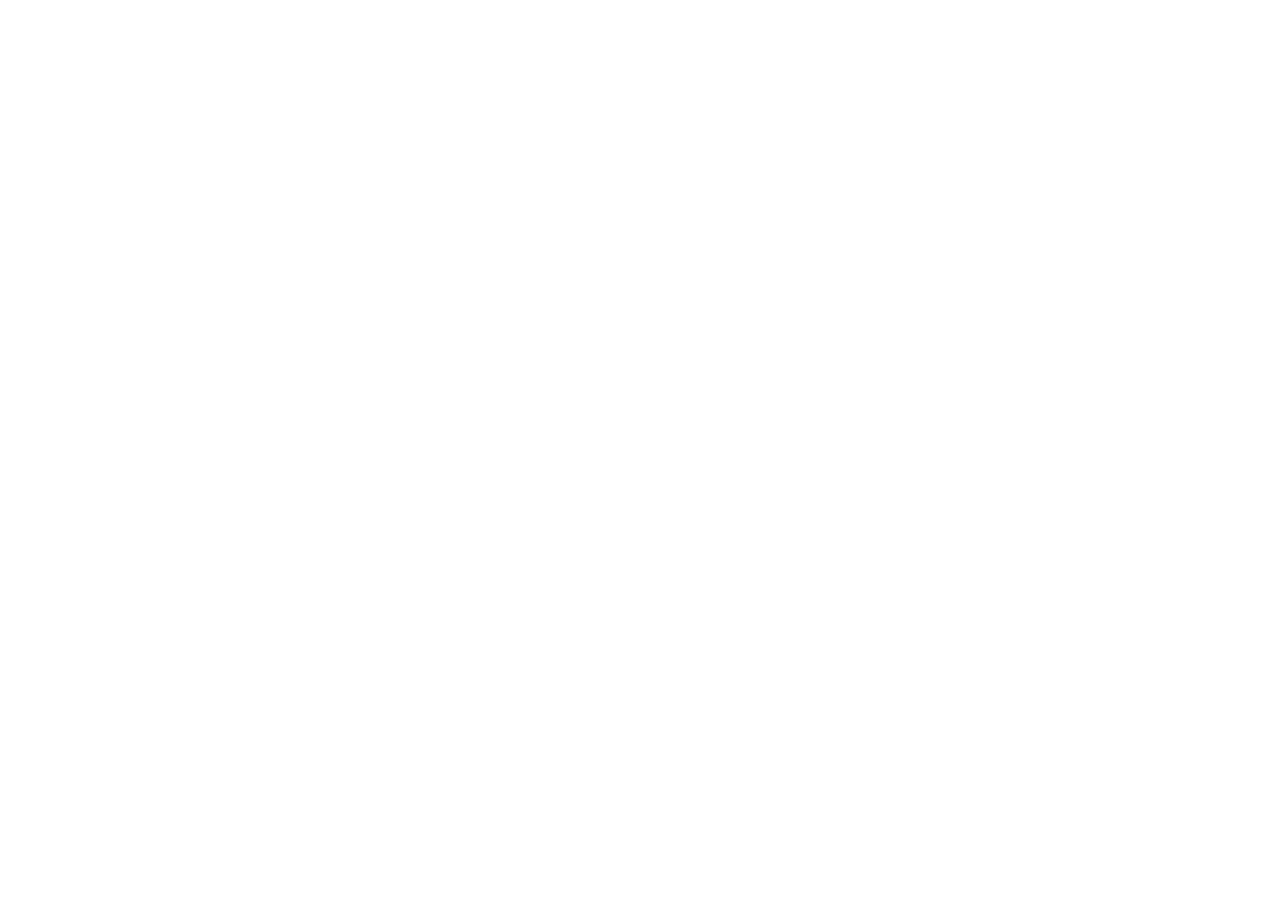
==== commit 3fd4dbb4: "Add files via upload" ====
--- a/index.html
+++ b/index.html
@@ -1,552 +1,13 @@
 <!DOCTYPE html>
-<html lang="en">
-
+<html lang="fr">
 <head>
-  <meta charset="utf-8">
-  <meta content="width=device-width, initial-scale=1.0" name="viewport">
-
-  <title>Alix Machard | Portfolio</title>
-  <meta content="" name="description">
-  <meta content="" name="keywords">
-
-  <!-- Favicons -->
-  <link href="assets/img/favicon.png" rel="icon">
-  <link href="assets/img/apple-touch-icon.png" rel="apple-touch-icon">
-
-  <!-- Google Fonts -->
-  <link href="https://fonts.googleapis.com/css?family=Open+Sans:300,300i,400,400i,600,600i,700,700i|Raleway:300,300i,400,400i,500,500i,600,600i,700,700i|Satisfy" rel="stylesheet">
-
-  <!-- Vendor CSS Files -->
-  <link href="assets/vendor/bootstrap/css/bootstrap.min.css" rel="stylesheet">
-  <link href="assets/vendor/bootstrap-icons/bootstrap-icons.css" rel="stylesheet">
-  <link href="assets/vendor/boxicons/css/boxicons.min.css" rel="stylesheet">
-  <link href="assets/vendor/glightbox/css/glightbox.min.css" rel="stylesheet">
-  <link href="assets/vendor/swiper/swiper-bundle.min.css" rel="stylesheet">
-
-  <!-- Template Main CSS File -->
-  <link href="assets/css/style.css" rel="stylesheet">
-
+    <meta charset="utf-8">
+    <title>Phaser</title>
+    <link rel="stylesheet" type="text/css" href="css/style.css">
+    <script type="text/javascript" src="lib/phaser.min.js"></script>
+    <script type="text/javascript" src="javascript/script.js"></script>
 </head>
-
 <body>
-
-  <!-- ======= Header ======= -->
-  <header id="header" class="fixed-top d-flex justify-content-center align-items-center header-transparent">
-
-    <nav id="navbar" class="navbar">
-      <ul>
-        <li><a class="nav-link scrollto active" href="#hero">Accueil</a></li>
-        <li><a class="nav-link scrollto" href="#about">A propos</a></li>
-        <li><a class="nav-link scrollto" href="#resume">Resume</a></li>
-        <li><a class="nav-link scrollto" href="#services">Services</a></li>
-        <li><a class="nav-link scrollto " href="#portfolio">Portfolio</a></li>
-        <li class="dropdown"><a href="#"><span>Drop Down</span> <i class="bi bi-chevron-down"></i></a>
-          <ul>
-            <li><a href="#">Drop Down 1</a></li>
-            <li class="dropdown"><a href="#"><span>Deep Drop Down</span> <i class="bi bi-chevron-right"></i></a>
-              <ul>
-                <li><a href="#">Deep Drop Down 1</a></li>
-                <li><a href="#">Deep Drop Down 2</a></li>
-                <li><a href="#">Deep Drop Down 3</a></li>
-                <li><a href="#">Deep Drop Down 4</a></li>
-                <li><a href="#">Deep Drop Down 5</a></li>
-              </ul>
-            </li>
-            <li><a href="#">Drop Down 2</a></li>
-            <li><a href="#">Drop Down 3</a></li>
-            <li><a href="#">Drop Down 4</a></li>
-          </ul>
-        </li>
-        <li><a class="nav-link scrollto" href="#contact">Contact</a></li>
-      </ul>
-      <i class="bi bi-list mobile-nav-toggle"></i>
-    </nav><!-- .navbar -->
-
-  </header><!-- End Header -->
-
-  <!-- ======= Hero Section ======= -->
-  <section id="hero">
-    <div class="hero-container">
-      <h1>Alix Machard</h1>
-      <h2>....................</h2>
-      <a href="#about" class="btn-scroll scrollto" title="Scroll Down"><i class="bx bx-chevron-down"></i></a>
-    </div>
-  </section><!-- End Hero -->
-
-  <main id="main">
-
-    <!-- ======= About Me Section ======= -->
-    <section id="about" class="about">
-      <div class="container">
-
-        <div class="section-title">
-          <span>A propos</span>
-          <h2>A propos</h2>
-          <p>Sit sint consectetur velit quisquam cupiditate impedit suscipit alias</p>
-        </div>
-
-        <div class="row">
-          <div class="col-lg-8 d-flex flex-column align-items-stretch">
-            <div class="content ps-lg-4 d-flex flex-column justify-content-center">
-              <div class="row">
-                <div class="col-lg-6">
-                  <ul>
-                    <li><i class="bi bi-chevron-right"></i> <span>Alix Machard</span></li>
-                    <li><i class="bi bi-chevron-right"></i> <span>(+33) 6.46.89.66.71</span></li>
-                  </ul>
-                </div>
-                <div class="col-lg-6">
-                  <ul>
-                    <li><i class="bi bi-chevron-right"></i> <span>alix-machard@outlook.fr</span></li>
-                  </ul>
-                </div>
-              </div>
-            </div><!-- End .content-->
-        </div>
-
-      </div>
-    </section><!-- End About Me Section -->
-
-    <!-- ======= My Resume Section ======= -->
-    <section id="resume" class="resume">
-      <div class="container">
-
-        <div class="row">
-          <div class="col-lg-6">
-            <h3 class="resume-title">Formation</h3>
-            <div class="resume-item">
-              <h4>Master Informatique parcours Systèmes Intelligents Interactifs et Autonomes (SIIA)</h4>
-              <h5>2019 - 2021</h5>
-              <p><em>Université de Bretagne Occidentale (UBO), Brest</em></p>
-              <p>Qui deserunt veniam. Et sed aliquam labore tempore sed quisquam iusto autem sit. Ea vero voluptatum qui ut dignissimos deleniti nerada porti sand markend</p>
-            </div>
-            <div class="resume-item">
-              <h4>Licence Informatique Fondements et Applications(IFA) </h4>
-              <h5>2016 - 2019</h5>
-              <p><em>UBO, Brest</em></p>
-              <p>Quia nobis sequi est occaecati aut. Repudiandae et iusto quae reiciendis et quis Eius vel ratione eius unde vitae rerum voluptates asperiores voluptatem Earum molestiae consequatur neque etlon sader mart dila</p>
-            </div>
-            <div class="resume-item">
-              <h4> Bac Scientifique SVT</h4>
-              <h5>2016</h5>
-              <p><em>Lycée Jean-Marie le Bris, Douarnenez</em></p>
-            </div>
-          </div>
-          <div class="col-lg-6">
-            <h3 class="resume-title">Expérience professionnelle</h3>
-            <div class="resume-item">
-              <h4>Stage Evaluation et évolution de la plateforme AMB</h4>
-              <h5>Février - Août 2021</h5>
-              <p><em>IMT Atlantique, Brest</em></p>
-              <p>
-              <ul>
-                <li>Lead in the design, development, and implementation of the graphic, layout, and production communication materials</li>
-                <li>Delegate tasks to the 7 members of the design team and provide counsel on all aspects of the project. </li>
-                <li>Supervise the assessment of all graphic materials in order to ensure quality and accuracy of the design</li>
-                <li>Oversee the efficient use of production project budgets ranging from $2,000 - $25,000</li>
-              </ul>
-              </p>
-            </div>
-            <div class="resume-item">
-              <h4>Stage en laboratoire</h4>
-              <h5>Mai - Juin 2020</h5>
-              <p><em>UBO, Brest</em></p>
-              <p>
-              <ul>
-                <li><strong>Shaders (site shadertoy) et langage GLSL</strong></li>
-                <li>Simulation de cellules en biologie</li>
-                <li>Création de cellules (noyau, cytoplasme...)</li>
-              </ul>
-              </p>
-            </div>
-            <div class="resume-item">
-              <h4>Stage de machine learning</h4>
-              <h5>Mai - Juin 2020</h5>
-              <p><em>Crédit Mutuel Arkéa, Le Relecq-Kerhuon</em></p>
-              <p>
-              <ul>
-                <li><strong>Python</strong></li>
-                <li>Détection d'anomalies dans des fichiers log</li>
-              </ul>
-              </p>
-            </div>
-            <div class="resume-item">
-              <h4>Les filles qui...</h4>
-              <h5>2017 - 2018</h5>
-              <p><em>UBO, Brest</em></p>
-              <p>
-              <ul>
-                <li><strong>Scratch, scratch junior, robots mbot</strong></li>
-                <li>Création de cours informatique pour des enfants de primaire et maternelle</li>
-                <li>Programmation de robots</li>
-                <li>Création de l'association</li>
-              </ul>
-              </p>
-            </div>
-          </div>
-        </div>
-
-      </div>
-    </section><!-- End My Resume Section -->
-
-    <!-- ======= Skills Section ======= -->
-    <section id="skills" class="skills">
-      <div class="container">
-
-        <div class="section-title">
-          <span>Compétences</span>
-          <h2>Compétences</h2>
-        </div>
-
-        <!--div class="row">
-          <div class="col-md-6 col-lg-3 d-flex align-items-stretch mb-5 mb-lg-0">
-            <div class="icon-box">
-              <div class="icon"><i class="bx bxl-dribbble"></i></div>
-              <h4 class="title">Lorem Ipsum</h4>
-              <p class="description">Voluptatum deleniti atque corrupti quos dolores et quas molestias excepturi sint occaecati cupiditate non provident</p>
-            </div>
-          </div>
-
-          <div class="col-md-6 col-lg-3 d-flex align-items-stretch mb-5 mb-lg-0">
-            <div class="icon-box">
-              <div class="icon"><i class="bx bx-file"></i></div>
-              <h4 class="title"><a href="">Sed ut perspiciatis</a></h4>
-              <p class="description">Duis aute irure dolor in reprehenderit in voluptate velit esse cillum dolore eu fugiat nulla pariatur</p>
-            </div>
-          </div>
-
-          <div class="col-md-6 col-lg-3 d-flex align-items-stretch mb-5 mb-lg-0">
-            <div class="icon-box">
-              <div class="icon"><i class="bx bx-tachometer"></i></div>
-              <h4 class="title"><a href="">Magni Dolores</a></h4>
-              <p class="description">Excepteur sint occaecat cupidatat non proident, sunt in culpa qui officia deserunt mollit anim id est laborum</p>
-            </div>
-          </div>
-
-          <div class="col-md-6 col-lg-3 d-flex align-items-stretch mb-5 mb-lg-0">
-            <div class="icon-box">
-              <div class="icon"><i class="bx bx-world"></i></div>
-              <h4 class="title"><a href="">Nemo Enim</a></h4>
-              <p class="description">At vero eos et accusamus et iusto odio dignissimos ducimus qui blanditiis praesentium voluptatum deleniti atque</p>
-            </div>
-          </div>
-
-        </div-->
-
-      </div>
-    </section><!-- End My Services Section -->
-
-    <!-- ======= Testimonials Section ======= -->
-    <section id="testimonials" class="testimonials">
-      <div class="container position-relative">
-
-        <!--div class="testimonials-slider swiper-container" data-aos="fade-up" data-aos-delay="100">
-          <div class="swiper-wrapper">
-
-            <div class="swiper-slide">
-              <div class="testimonial-item">
-                <img src="assets/img/testimonials/testimonials-1.jpg" class="testimonial-img" alt="">
-                <h3>Saul Goodman</h3>
-                <h4>Ceo &amp; Founder</h4>
-                <p>
-                  <i class="bx bxs-quote-alt-left quote-icon-left"></i>
-                  Proin iaculis purus consequat sem cure digni ssim donec porttitora entum suscipit rhoncus. Accusantium quam, ultricies eget id, aliquam eget nibh et. Maecen aliquam, risus at semper.
-                  <i class="bx bxs-quote-alt-right quote-icon-right"></i>
-                </p>
-              </div>
-            </div--><!-- End testimonial item -->
-
-            <!--div class="swiper-slide">
-              <div class="testimonial-item">
-                <img src="assets/img/testimonials/testimonials-2.jpg" class="testimonial-img" alt="">
-                <h3>Sara Wilsson</h3>
-                <h4>Designer</h4>
-                <p>
-                  <i class="bx bxs-quote-alt-left quote-icon-left"></i>
-                  Export tempor illum tamen malis malis eram quae irure esse labore quem cillum quid cillum eram malis quorum velit fore eram velit sunt aliqua noster fugiat irure amet legam anim culpa.
-                  <i class="bx bxs-quote-alt-right quote-icon-right"></i>
-                </p>
-              </div>
-            </div--><!-- End testimonial item -->
-
-            <!--div class="swiper-slide">
-              <div class="testimonial-item">
-                <img src="assets/img/testimonials/testimonials-3.jpg" class="testimonial-img" alt="">
-                <h3>Jena Karlis</h3>
-                <h4>Store Owner</h4>
-                <p>
-                  <i class="bx bxs-quote-alt-left quote-icon-left"></i>
-                  Enim nisi quem export duis labore cillum quae magna enim sint quorum nulla quem veniam duis minim tempor labore quem eram duis noster aute amet eram fore quis sint minim.
-                  <i class="bx bxs-quote-alt-right quote-icon-right"></i>
-                </p>
-              </div>
-            </div--><!-- End testimonial item -->
-
-            <!--div class="swiper-slide">
-              <div class="testimonial-item">
-                <img src="assets/img/testimonials/testimonials-4.jpg" class="testimonial-img" alt="">
-                <h3>Matt Brandon</h3>
-                <h4>Freelancer</h4>
-                <p>
-                  <i class="bx bxs-quote-alt-left quote-icon-left"></i>
-                  Fugiat enim eram quae cillum dolore dolor amet nulla culpa multos export minim fugiat minim velit minim dolor enim duis veniam ipsum anim magna sunt elit fore quem dolore labore illum veniam.
-                  <i class="bx bxs-quote-alt-right quote-icon-right"></i>
-                </p>
-              </div>
-            </div--><!-- End testimonial item -->
-
-            <!--div class="swiper-slide">
-              <div class="testimonial-item">
-                <img src="assets/img/testimonials/testimonials-5.jpg" class="testimonial-img" alt="">
-                <h3>John Larson</h3>
-                <h4>Entrepreneur</h4>
-                <p>
-                  <i class="bx bxs-quote-alt-left quote-icon-left"></i>
-                  Quis quorum aliqua sint quem legam fore sunt eram irure aliqua veniam tempor noster veniam enim culpa labore duis sunt culpa nulla illum cillum fugiat legam esse veniam culpa fore nisi cillum quid.
-                  <i class="bx bxs-quote-alt-right quote-icon-right"></i>
-                </p>
-              </div>
-            </div--><!-- End testimonial item -->
-
-          <!--/div>
-          <div class="swiper-pagination"></div>
-        </div-->
-
-      </div>
-    </section><!-- End Testimonials Section -->
-
-    <!-- ======= My Portfolio Section ======= -->
-    <section id="portfolio" class="portfolio">
-      <div class="container">
-
-        <div class="section-title">
-          <span>Portfolio</span>
-          <h2>Portfolio</h2>
-          <p>Sit sint consectetur velit quisquam cupiditate impedit suscipit alias</p>
-        </div>
-
-        <ul id="portfolio-flters" class="d-flex justify-content-center">
-          <li data-filter="*" class="filter-active">All</li>
-          <li data-filter=".filter-app">App</li>
-          <li data-filter=".filter-card">Card</li>
-          <li data-filter=".filter-web">Web</li>
-        </ul>
-
-        <div class="row portfolio-container">
-
-          <div class="col-lg-4 col-md-6 portfolio-item filter-app">
-            <div class="portfolio-img"><img src="assets/img/portfolio/portfolio-1.jpg" class="img-fluid" alt=""></div>
-            <div class="portfolio-info">
-              <h4>App 1</h4>
-              <p>App</p>
-              <a href="assets/img/portfolio/portfolio-1.jpg" data-gallery="portfolioGallery" class="portfolio-lightbox preview-link" title="App 1"><i class="bx bx-plus"></i></a>
-              <a href="portfolio-details.html" class="details-link" title="More Details"><i class="bx bx-link"></i></a>
-            </div>
-          </div>
-
-          <div class="col-lg-4 col-md-6 portfolio-item filter-web">
-            <div class="portfolio-img"><img src="assets/img/portfolio/portfolio-2.jpg" class="img-fluid" alt=""></div>
-            <div class="portfolio-info">
-              <h4>Web 3</h4>
-              <p>Web</p>
-              <a href="assets/img/portfolio/portfolio-2.jpg" data-gallery="portfolioGallery" class="portfolio-lightbox preview-link" title="Web 3"><i class="bx bx-plus"></i></a>
-              <a href="portfolio-details.html" class="details-link" title="More Details"><i class="bx bx-link"></i></a>
-            </div>
-          </div>
-
-          <div class="col-lg-4 col-md-6 portfolio-item filter-app">
-            <div class="portfolio-img"><img src="assets/img/portfolio/portfolio-3.jpg" class="img-fluid" alt=""></div>
-            <div class="portfolio-info">
-              <h4>App 2</h4>
-              <p>App</p>
-              <a href="assets/img/portfolio/portfolio-3.jpg" data-gallery="portfolioGallery" class="portfolio-lightbox preview-link" title="App 2"><i class="bx bx-plus"></i></a>
-              <a href="portfolio-details.html" class="details-link" title="More Details"><i class="bx bx-link"></i></a>
-            </div>
-          </div>
-
-          <div class="col-lg-4 col-md-6 portfolio-item filter-card">
-            <div class="portfolio-img"><img src="assets/img/portfolio/portfolio-4.jpg" class="img-fluid" alt=""></div>
-            <div class="portfolio-info">
-              <h4>Card 2</h4>
-              <p>Card</p>
-              <a href="assets/img/portfolio/portfolio-4.jpg" data-gallery="portfolioGallery" class="portfolio-lightbox preview-link" title="Card 2"><i class="bx bx-plus"></i></a>
-              <a href="portfolio-details.html" class="details-link" title="More Details"><i class="bx bx-link"></i></a>
-            </div>
-          </div>
-
-          <div class="col-lg-4 col-md-6 portfolio-item filter-web">
-            <div class="portfolio-img"><img src="assets/img/portfolio/portfolio-5.jpg" class="img-fluid" alt=""></div>
-            <div class="portfolio-info">
-              <h4>Web 2</h4>
-              <p>Web</p>
-              <a href="assets/img/portfolio/portfolio-5.jpg" data-gallery="portfolioGallery" class="portfolio-lightbox preview-link" title="Web 2"><i class="bx bx-plus"></i></a>
-              <a href="portfolio-details.html" class="details-link" title="More Details"><i class="bx bx-link"></i></a>
-            </div>
-          </div>
-
-          <div class="col-lg-4 col-md-6 portfolio-item filter-app">
-            <div class="portfolio-img"><img src="assets/img/portfolio/portfolio-6.jpg" class="img-fluid" alt=""></div>
-            <div class="portfolio-info">
-              <h4>App 3</h4>
-              <p>App</p>
-              <a href="assets/img/portfolio/portfolio-6.jpg" data-gallery="portfolioGallery" class="portfolio-lightbox preview-link" title="App 3"><i class="bx bx-plus"></i></a>
-              <a href="portfolio-details.html" class="details-link" title="More Details"><i class="bx bx-link"></i></a>
-            </div>
-          </div>
-
-          <div class="col-lg-4 col-md-6 portfolio-item filter-card">
-            <div class="portfolio-img"><img src="assets/img/portfolio/portfolio-7.jpg" class="img-fluid" alt=""></div>
-            <div class="portfolio-info">
-              <h4>Card 1</h4>
-              <p>Card</p>
-              <a href="assets/img/portfolio/portfolio-7.jpg" data-gallery="portfolioGallery" class="portfolio-lightbox preview-link" title="Card 1"><i class="bx bx-plus"></i></a>
-              <a href="portfolio-details.html" class="details-link" title="More Details"><i class="bx bx-link"></i></a>
-            </div>
-          </div>
-
-          <div class="col-lg-4 col-md-6 portfolio-item filter-card">
-            <div class="portfolio-img"><img src="assets/img/portfolio/portfolio-8.jpg" class="img-fluid" alt=""></div>
-            <div class="portfolio-info">
-              <h4>Card 3</h4>
-              <p>Card</p>
-              <a href="assets/img/portfolio/portfolio-8.jpg" data-gallery="portfolioGallery" class="portfolio-lightbox preview-link" title="Card 3"><i class="bx bx-plus"></i></a>
-              <a href="portfolio-details.html" class="details-link" title="More Details"><i class="bx bx-link"></i></a>
-            </div>
-          </div>
-
-          <div class="col-lg-4 col-md-6 portfolio-item filter-web">
-            <div class="portfolio-img"><img src="assets/img/portfolio/portfolio-9.jpg" class="img-fluid" alt=""></div>
-            <div class="portfolio-info">
-              <h4>Web 3</h4>
-              <p>Web</p>
-              <a href="assets/img/portfolio/portfolio-9.jpg" data-gallery="portfolioGallery" class="portfolio-lightbox preview-link" title="Web 3"><i class="bx bx-plus"></i></a>
-              <a href="portfolio-details.html" class="details-link" title="More Details"><i class="bx bx-link"></i></a>
-            </div>
-          </div>
-
-        </div>
-
-      </div>
-    </section><!-- End My Portfolio Section -->
-
-
-    <!-- ======= Contact Me Section ======= -->
-    <section id="contact" class="contact">
-      <div class="container">
-
-        <div class="section-title">
-          <span>Contact Me</span>
-          <h2>Contact Me</h2>
-          <p>Sit sint consectetur velit quisquam cupiditate impedit suscipit alias</p>
-        </div>
-
-        <div class="row">
-
-          <div class="col-lg-6">
-
-            <div class="row">
-              <div class="col-md-12">
-                <div class="info-box">
-                  <i class="bx bx-share-alt"></i>
-                  <h3>Social Profiles</h3>
-                  <div class="social-links">
-                    <a href="#" class="twitter"><i class="bi bi-twitter"></i></a>
-                    <a href="#" class="facebook"><i class="bi bi-facebook"></i></a>
-                    <a href="#" class="instagram"><i class="bi bi-instagram"></i></a>
-                    <a href="#" class="google-plus"><i class="bi bi-skype"></i></a>
-                    <a href="#" class="linkedin"><i class="bi bi-linkedin"></i></a>
-                  </div>
-                </div>
-              </div>
-              <div class="col-md-6">
-                <div class="info-box mt-4">
-                  <i class="bx bx-envelope"></i>
-                  <h3>Email Me</h3>
-                  <p>contact@example.com</p>
-                </div>
-              </div>
-              <div class="col-md-6">
-                <div class="info-box mt-4">
-                  <i class="bx bx-phone-call"></i>
-                  <h3>Call Me</h3>
-                  <p>+1 5589 55488 55</p>
-                </div>
-              </div>
-            </div>
-
-          </div>
-
-          <div class="col-lg-6">
-            <form action="forms/contact.php" method="post" role="form" class="php-email-form">
-              <div class="row">
-                <div class="col-md-6 form-group">
-                  <input type="text" name="name" class="form-control" id="name" placeholder="Your Name" required>
-                </div>
-                <div class="col-md-6 form-group mt-3 mt-md-0">
-                  <input type="email" class="form-control" name="email" id="email" placeholder="Your Email" required>
-                </div>
-              </div>
-              <div class="form-group mt-3">
-                <input type="text" class="form-control" name="subject" id="subject" placeholder="Subject" required>
-              </div>
-              <div class="form-group mt-3">
-                <textarea class="form-control" name="message" rows="6" placeholder="Message" required></textarea>
-              </div>
-              <div class="my-3">
-                <div class="loading">Loading</div>
-                <div class="error-message"></div>
-                <div class="sent-message">Your message has been sent. Thank you!</div>
-              </div>
-              <div class="text-center"><button type="submit">Send Message</button></div>
-            </form>
-          </div>
-
-        </div>
-
-      </div>
-    </section><!-- End Contact Me Section -->
-
-  </main><!-- End #main -->
-
-  <!-- ======= Footer ======= -->
-  <footer id="footer">
-    <div class="container">
-      <h3>Alix Machard</h3>
-      <p>Et aut eum quis fuga eos sunt ipsa nihil. Labore corporis magni eligendi fuga maxime saepe commodi placeat.</p>
-      <div class="social-links">
-        <a href="#" class="twitter"><i class="bx bxl-twitter"></i></a>
-        <a href="#" class="facebook"><i class="bx bxl-facebook"></i></a>
-        <a href="#" class="instagram"><i class="bx bxl-instagram"></i></a>
-        <a href="#" class="google-plus"><i class="bx bxl-skype"></i></a>
-        <a href="#" class="linkedin"><i class="bx bxl-linkedin"></i></a>
-      </div>
-      <div class="copyright">
-        &copy; Copyright <strong><span>Alix</span></strong>. All Rights Reserved
-      </div>
-      <div class="credits">
-        <!-- All the links in the footer should remain intact. -->
-        <!-- You can delete the links only if you purchased the pro version. -->
-        <!-- Licensing information: https://bootstrapmade.com/license/ -->
-        <!-- Purchase the pro version with working PHP/AJAX contact form: https://bootstrapmade.com/laura-free-creative-bootstrap-theme/ -->
-        Designed by <a href="https://bootstrapmade.com/">BootstrapMade</a>
-      </div>
-    </div>
-  </footer><!-- End Footer -->
-
-  <a href="#" class="back-to-top d-flex align-items-center justify-content-center"><i class="bi bi-arrow-up-short"></i></a>
-
-  <!-- Vendor JS Files -->
-  <script src="assets/vendor/bootstrap/js/bootstrap.bundle.min.js"></script>
-  <script src="assets/vendor/glightbox/js/glightbox.min.js"></script>
-  <script src="assets/vendor/isotope-layout/isotope.pkgd.min.js"></script>
-  <script src="assets/vendor/php-email-form/validate.js"></script>
-  <script src="assets/vendor/purecounter/purecounter.js"></script>
-  <script src="assets/vendor/swiper/swiper-bundle.min.js"></script>
-  <script src="assets/vendor/waypoints/noframework.waypoints.js"></script>
-
-  <!-- Template Main JS File -->
-  <script src="assets/js/main.js"></script>
-
 </body>
 
-</html>
+</html>